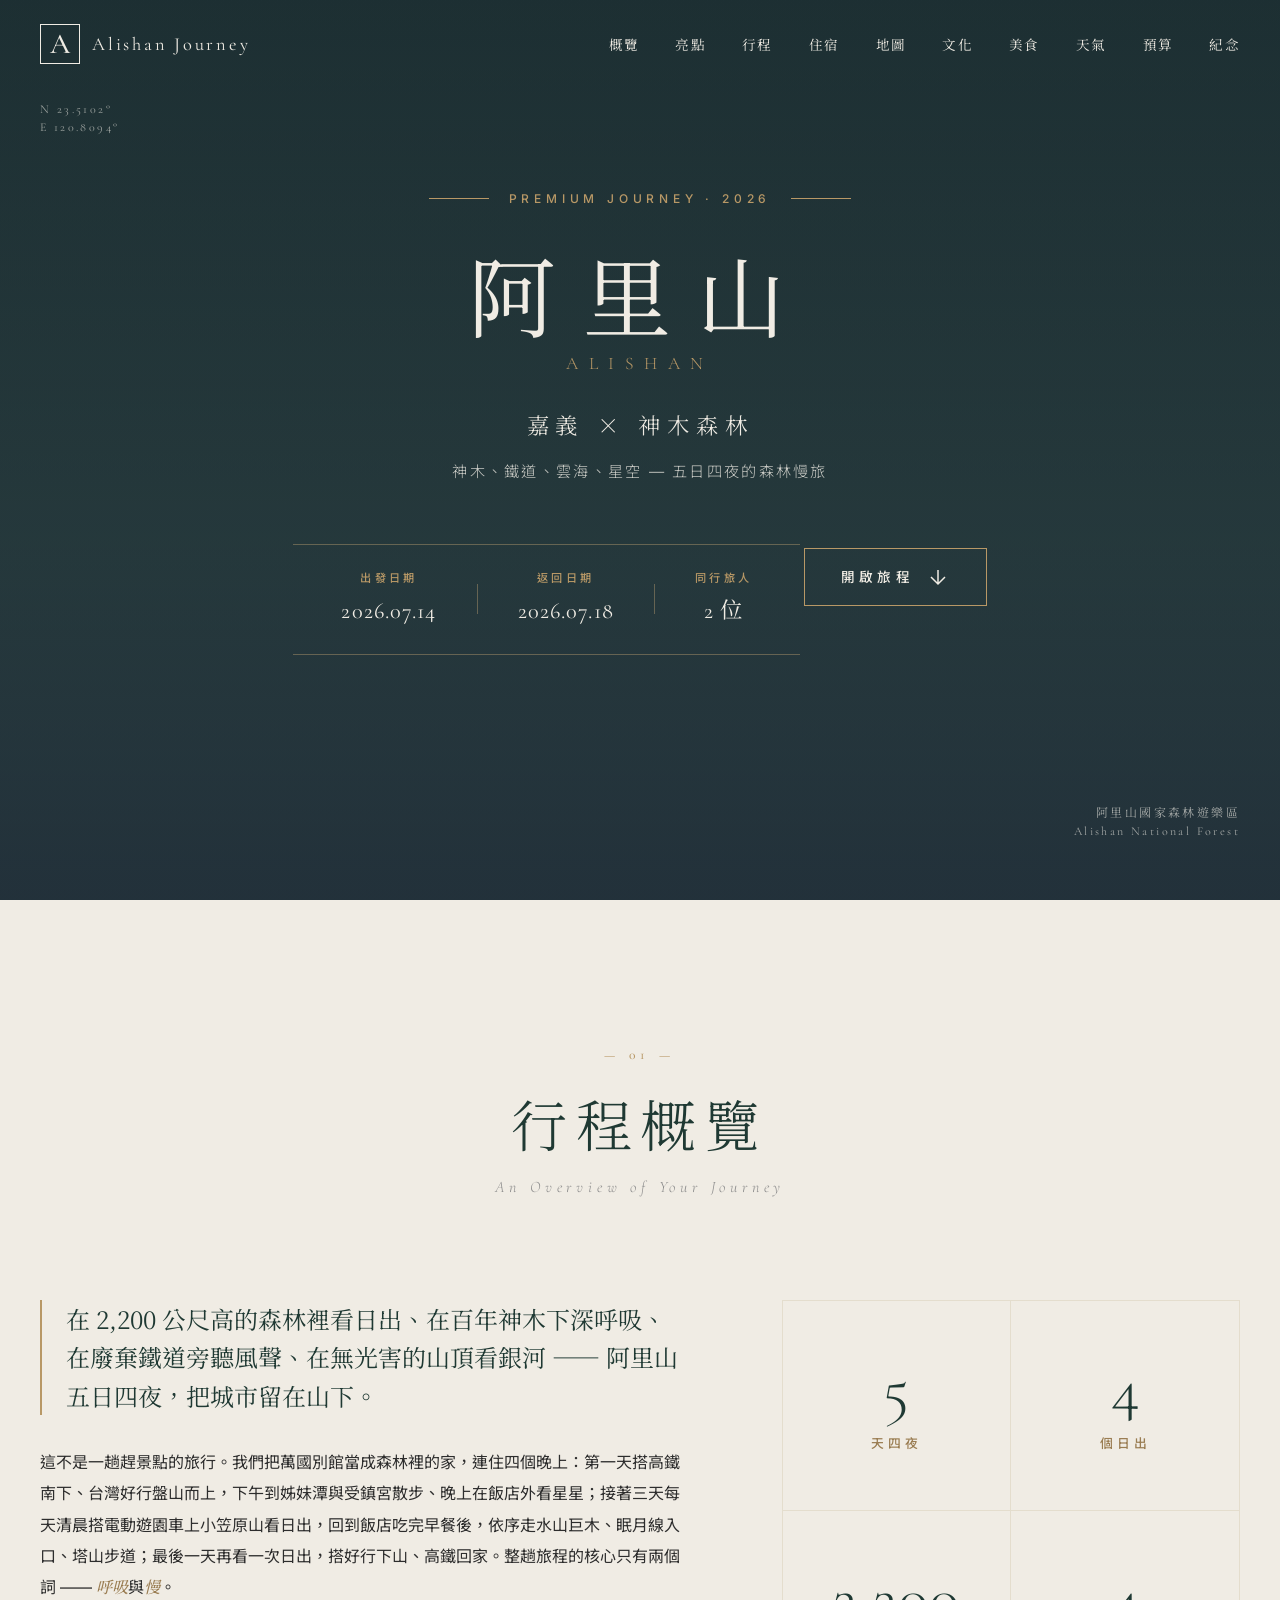
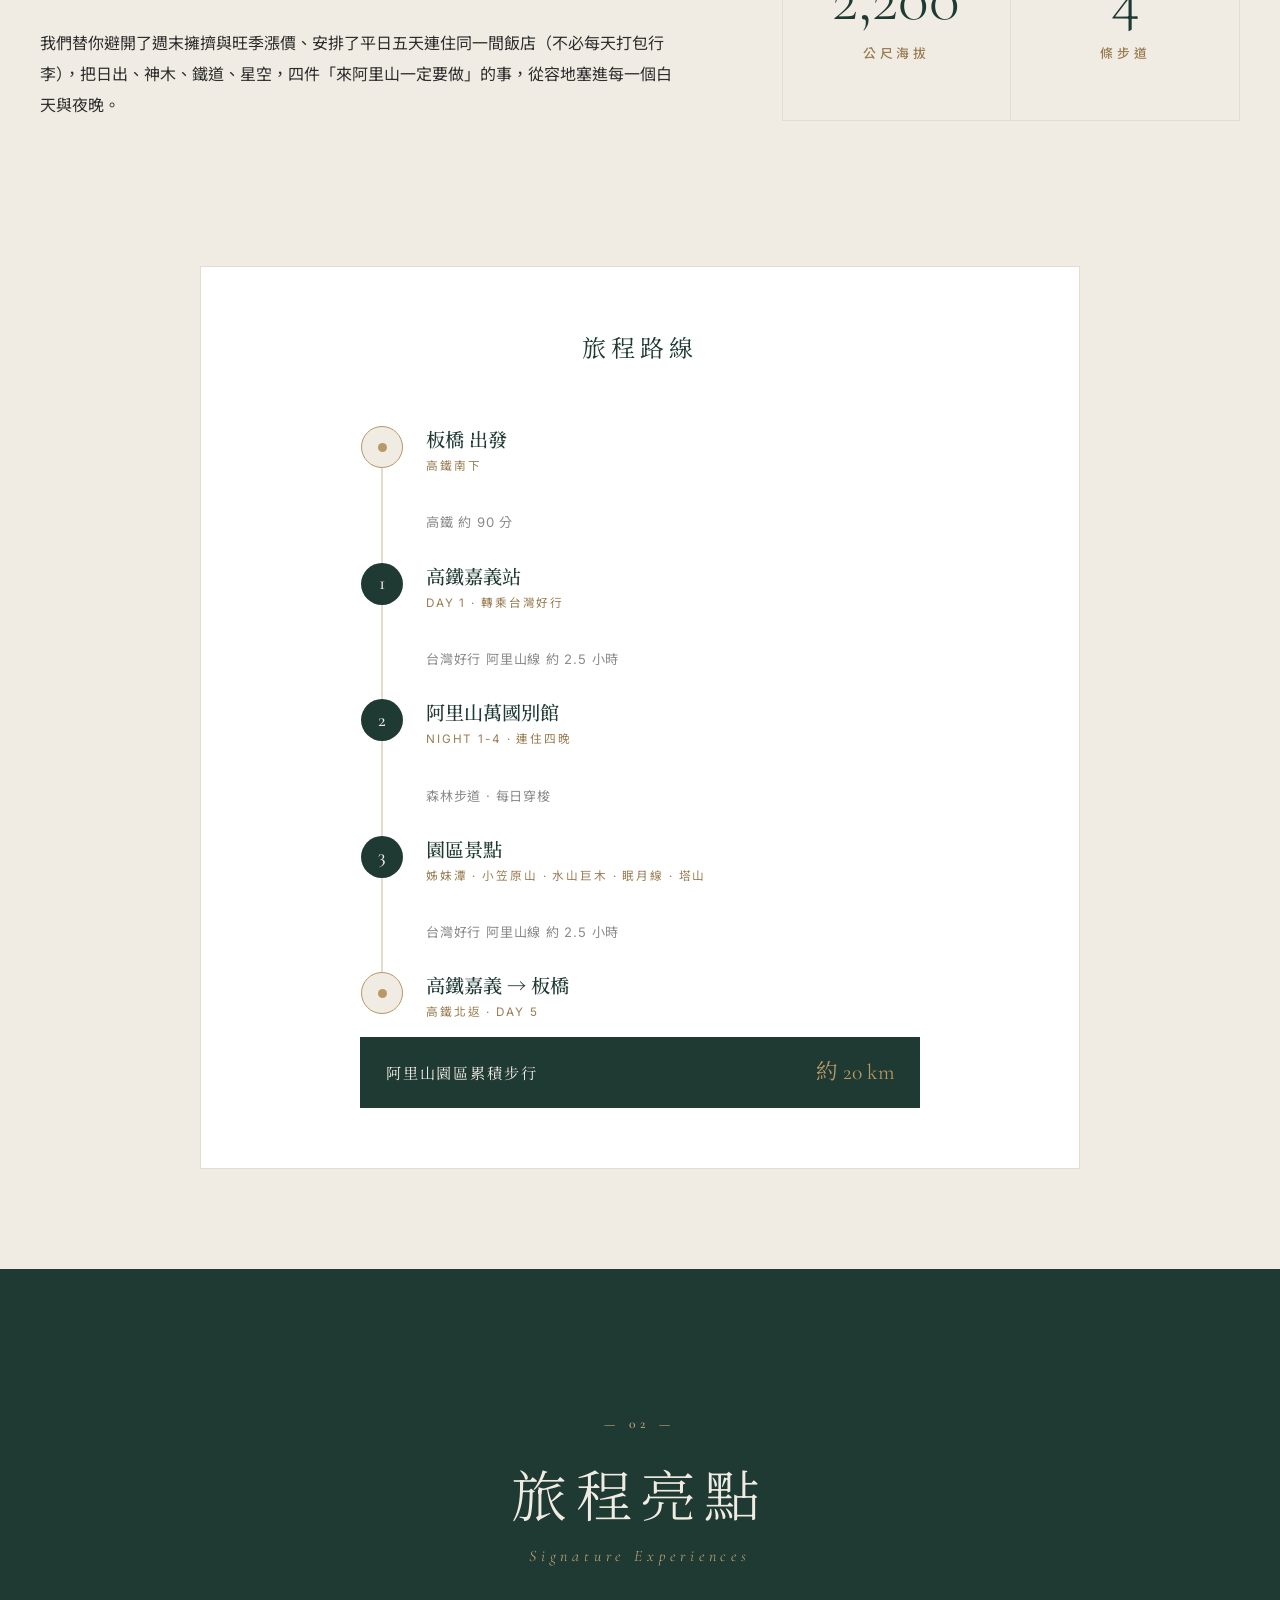
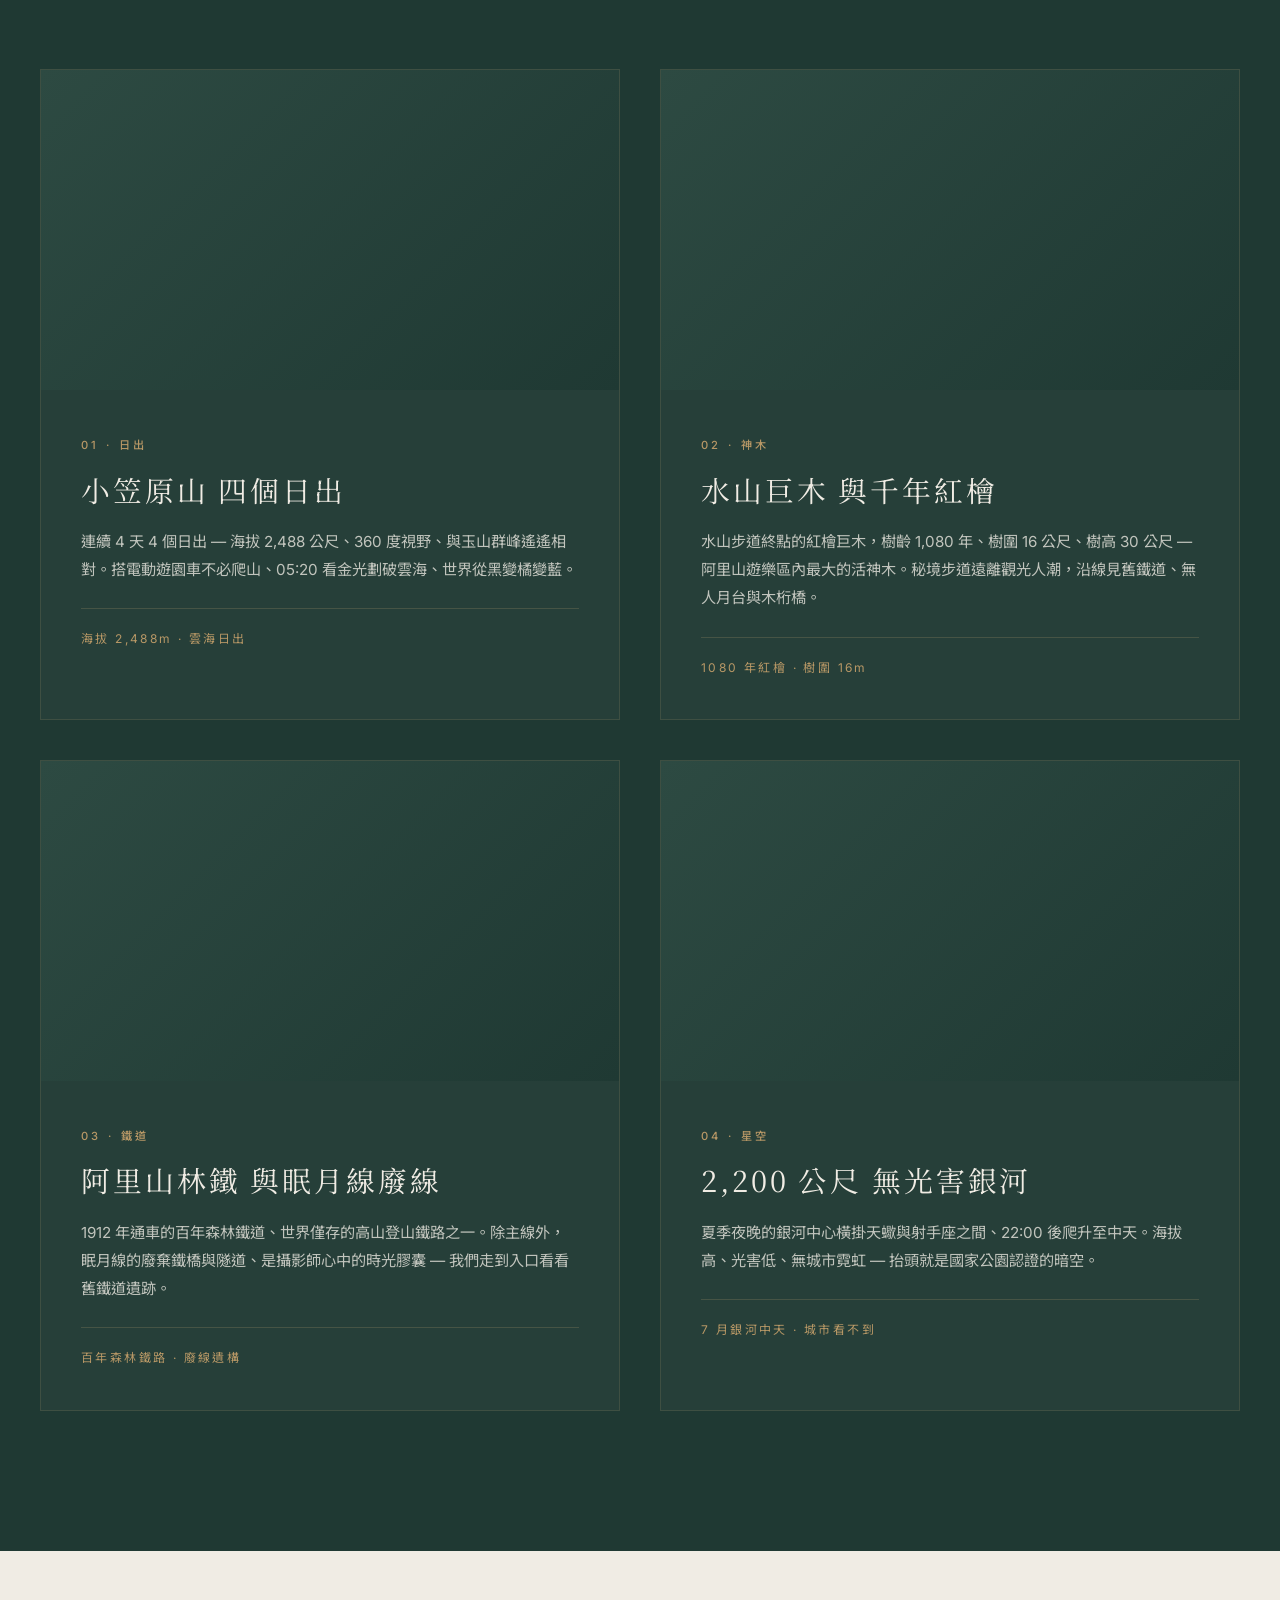
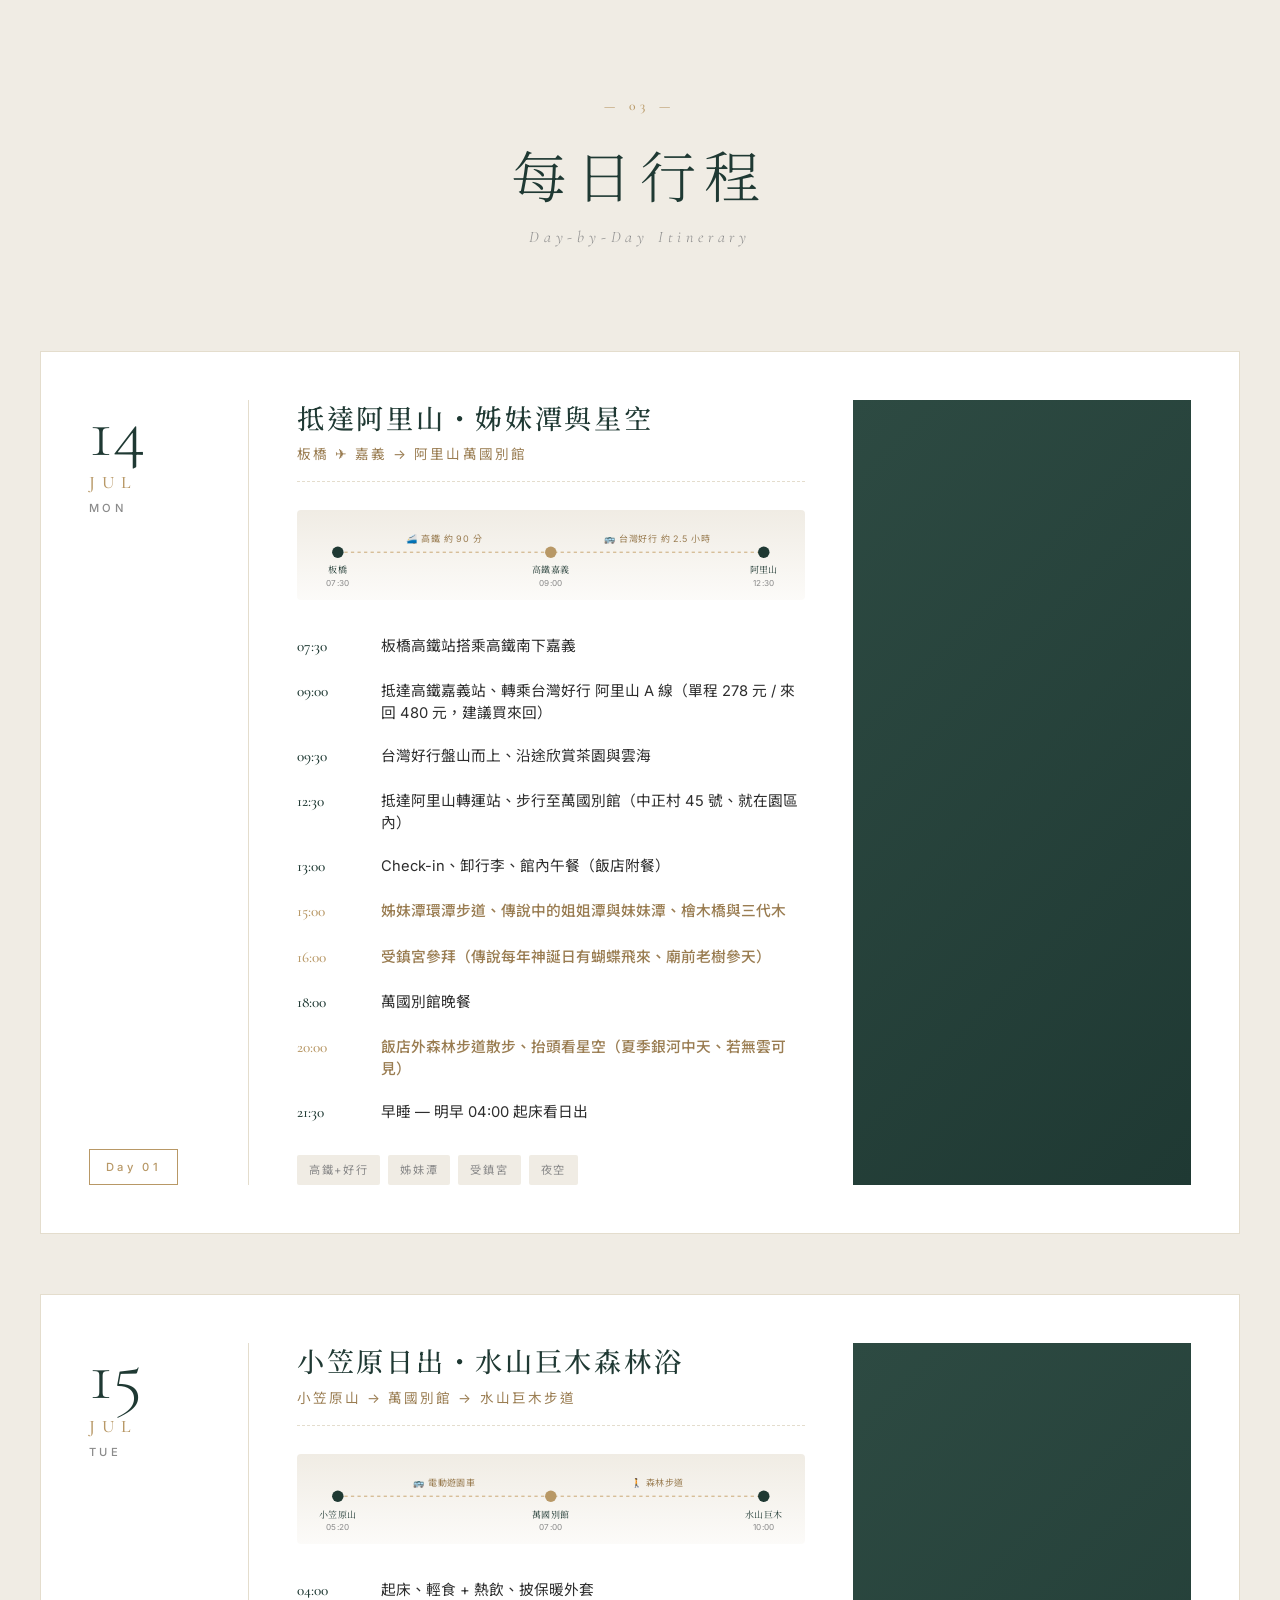
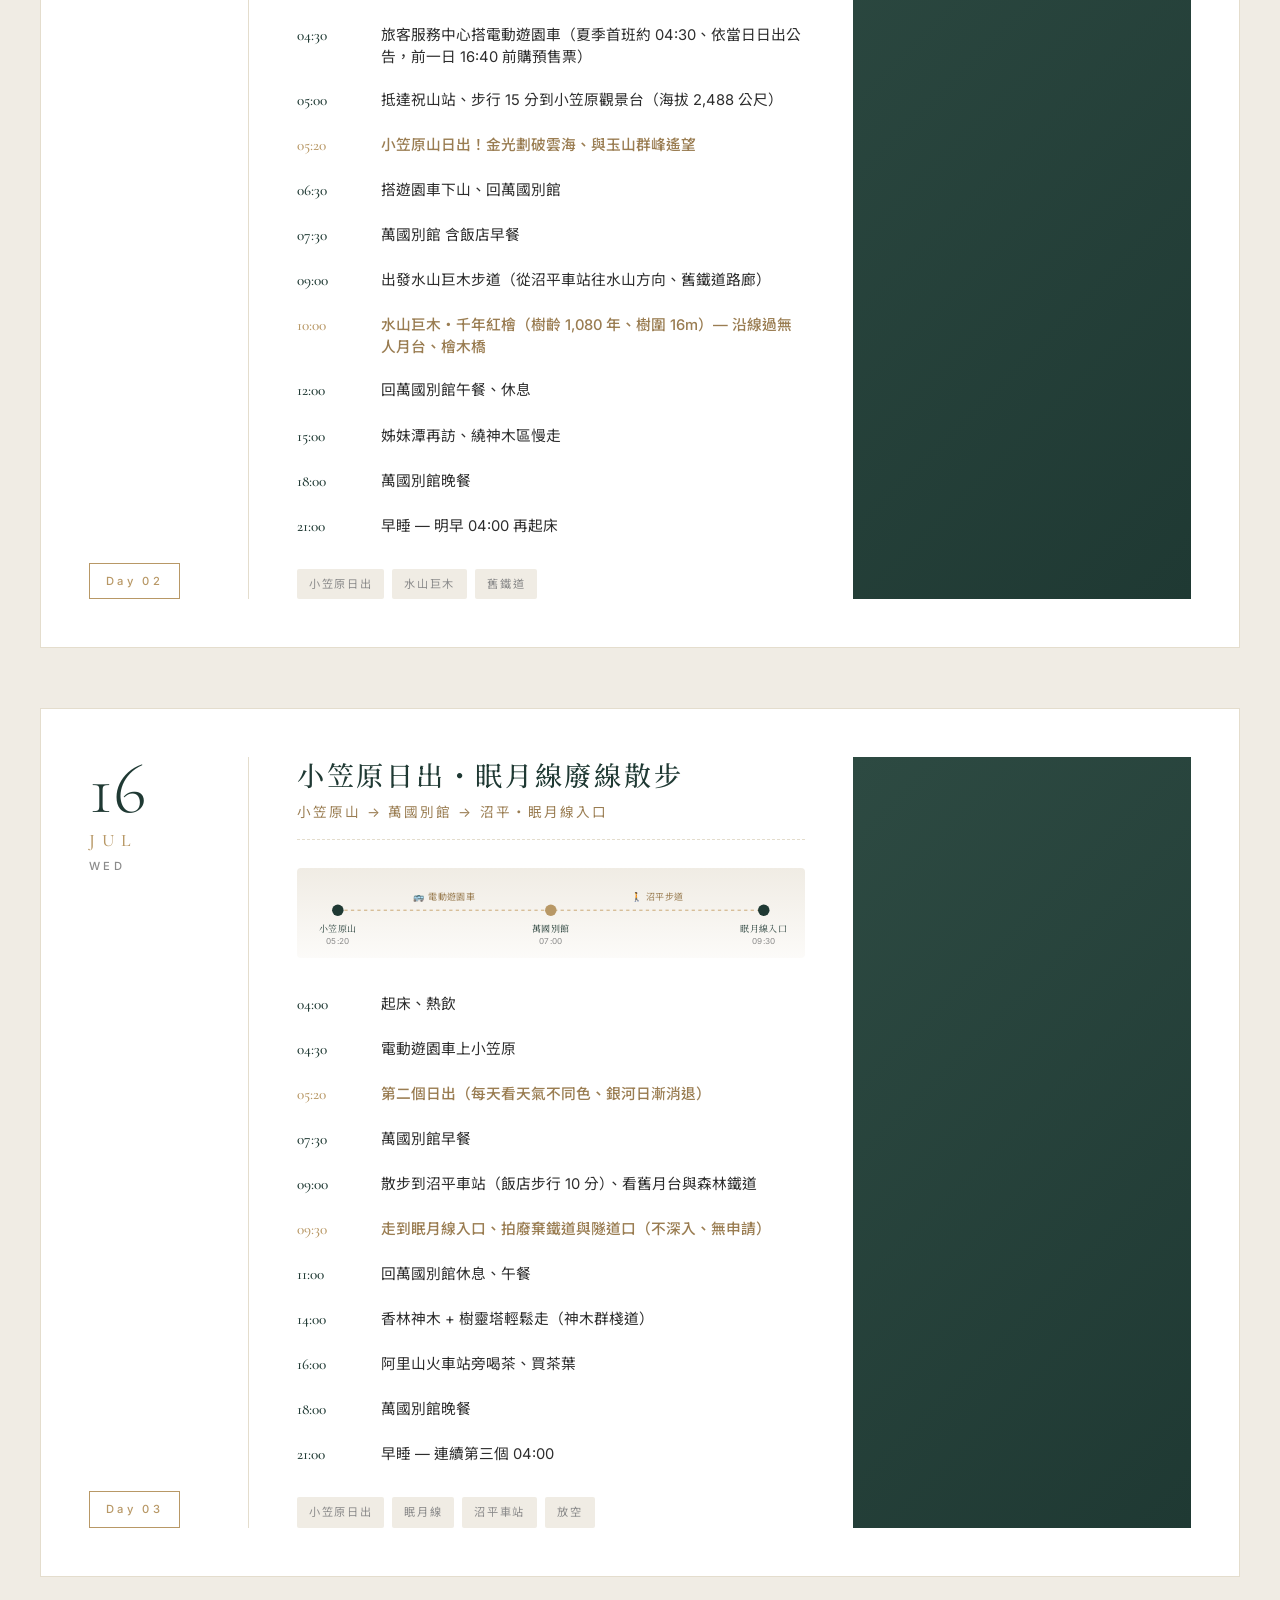
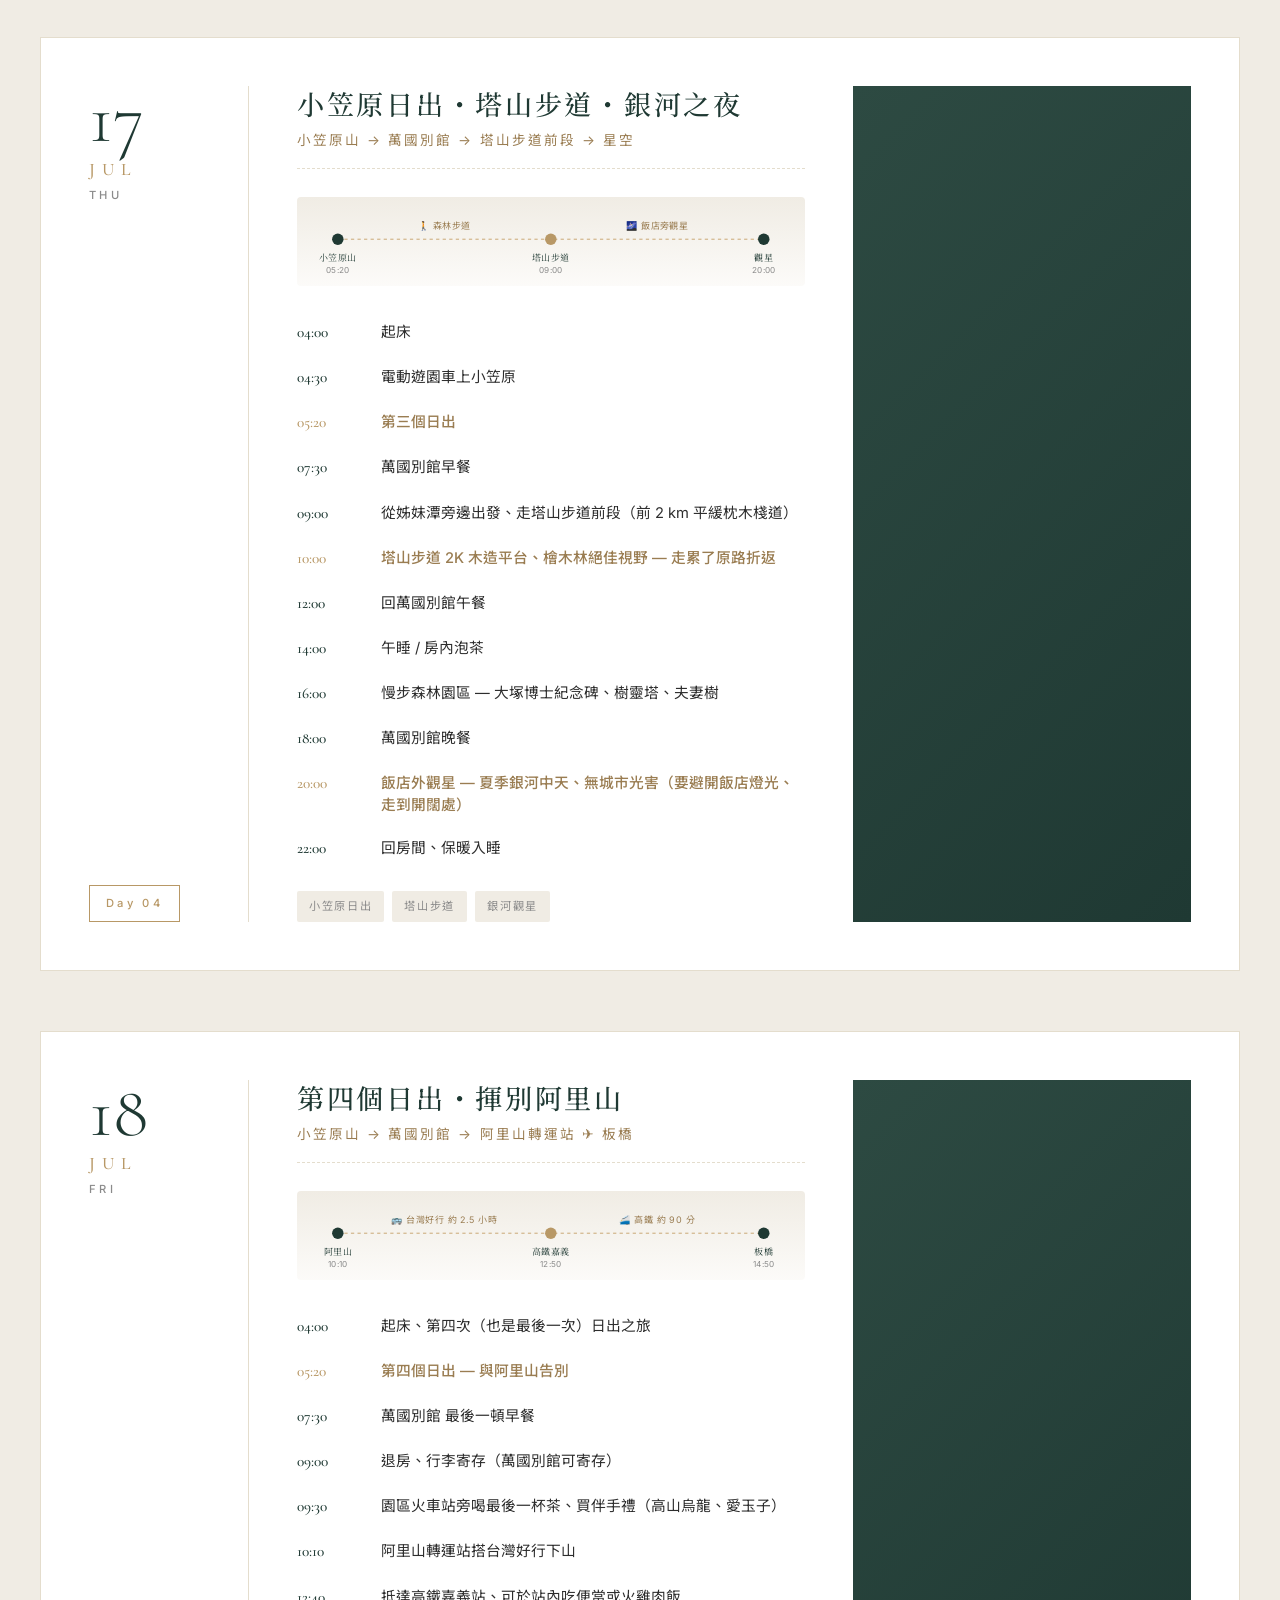
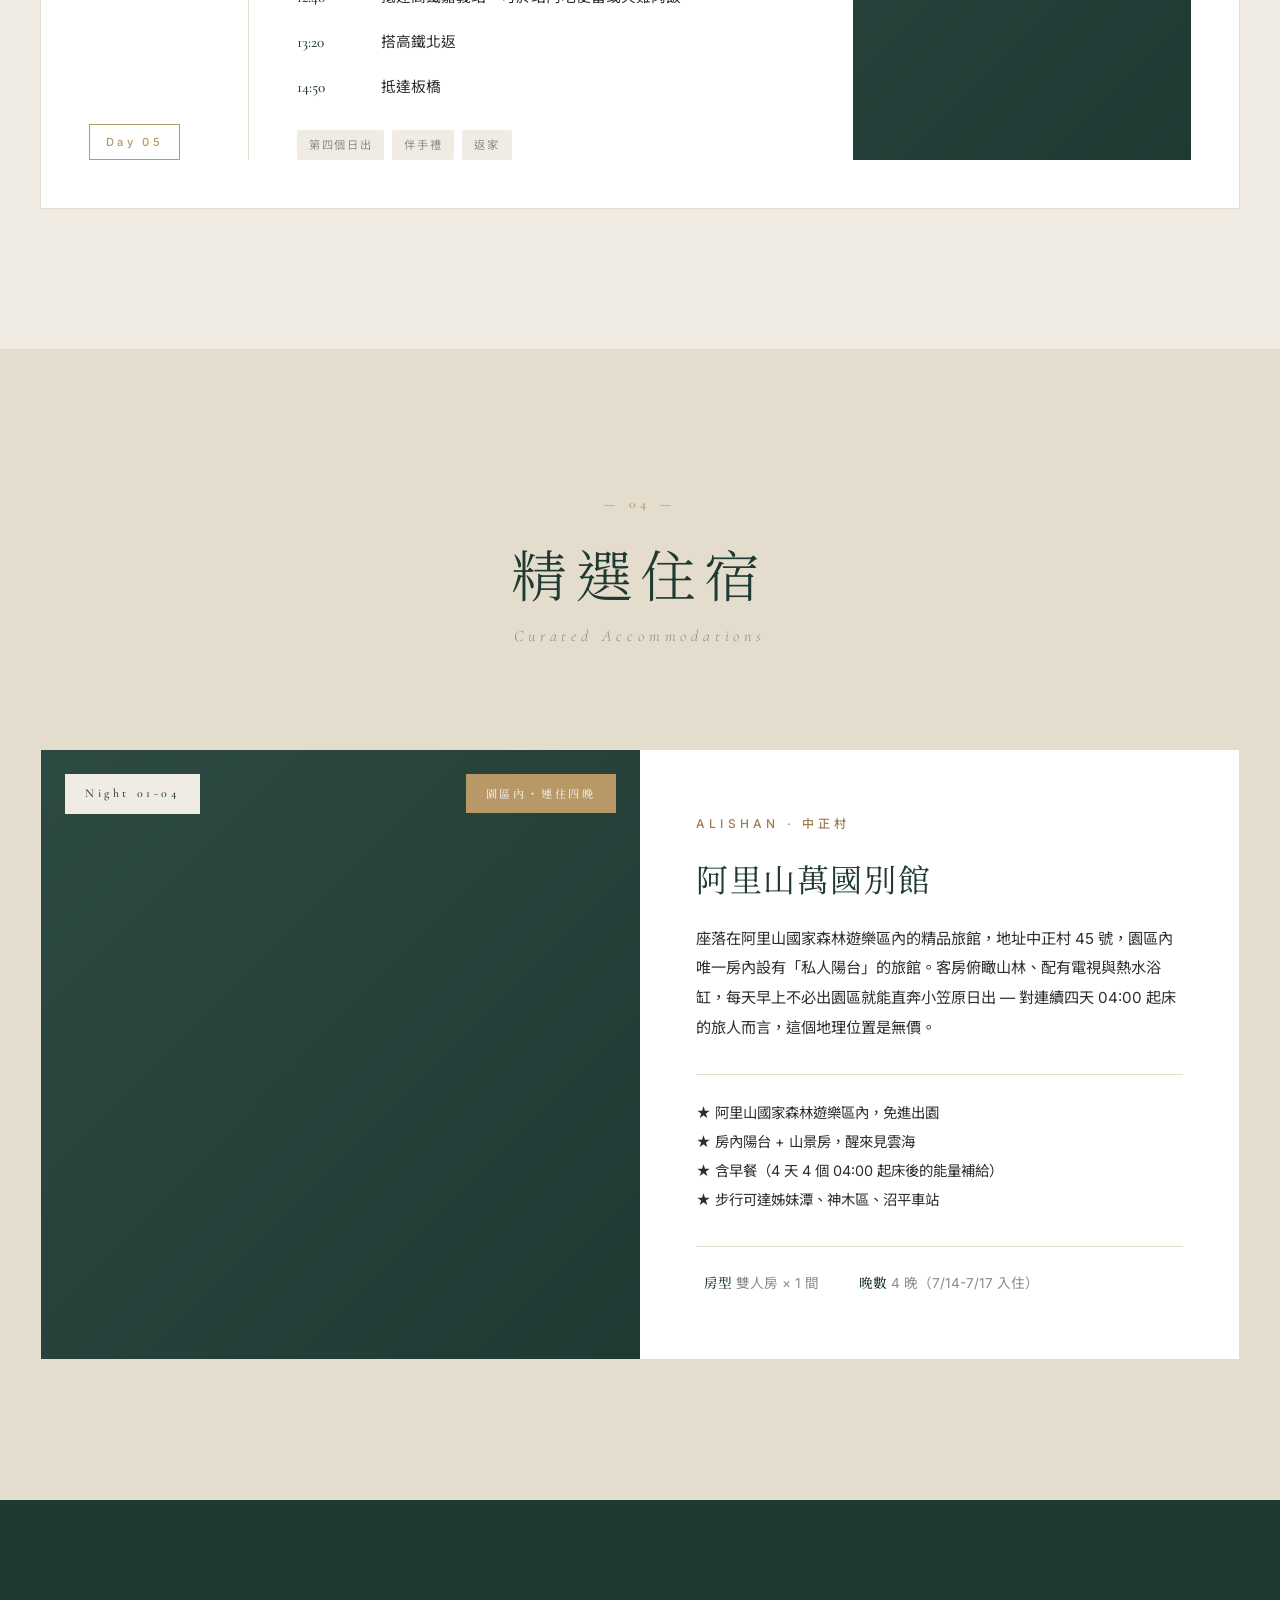
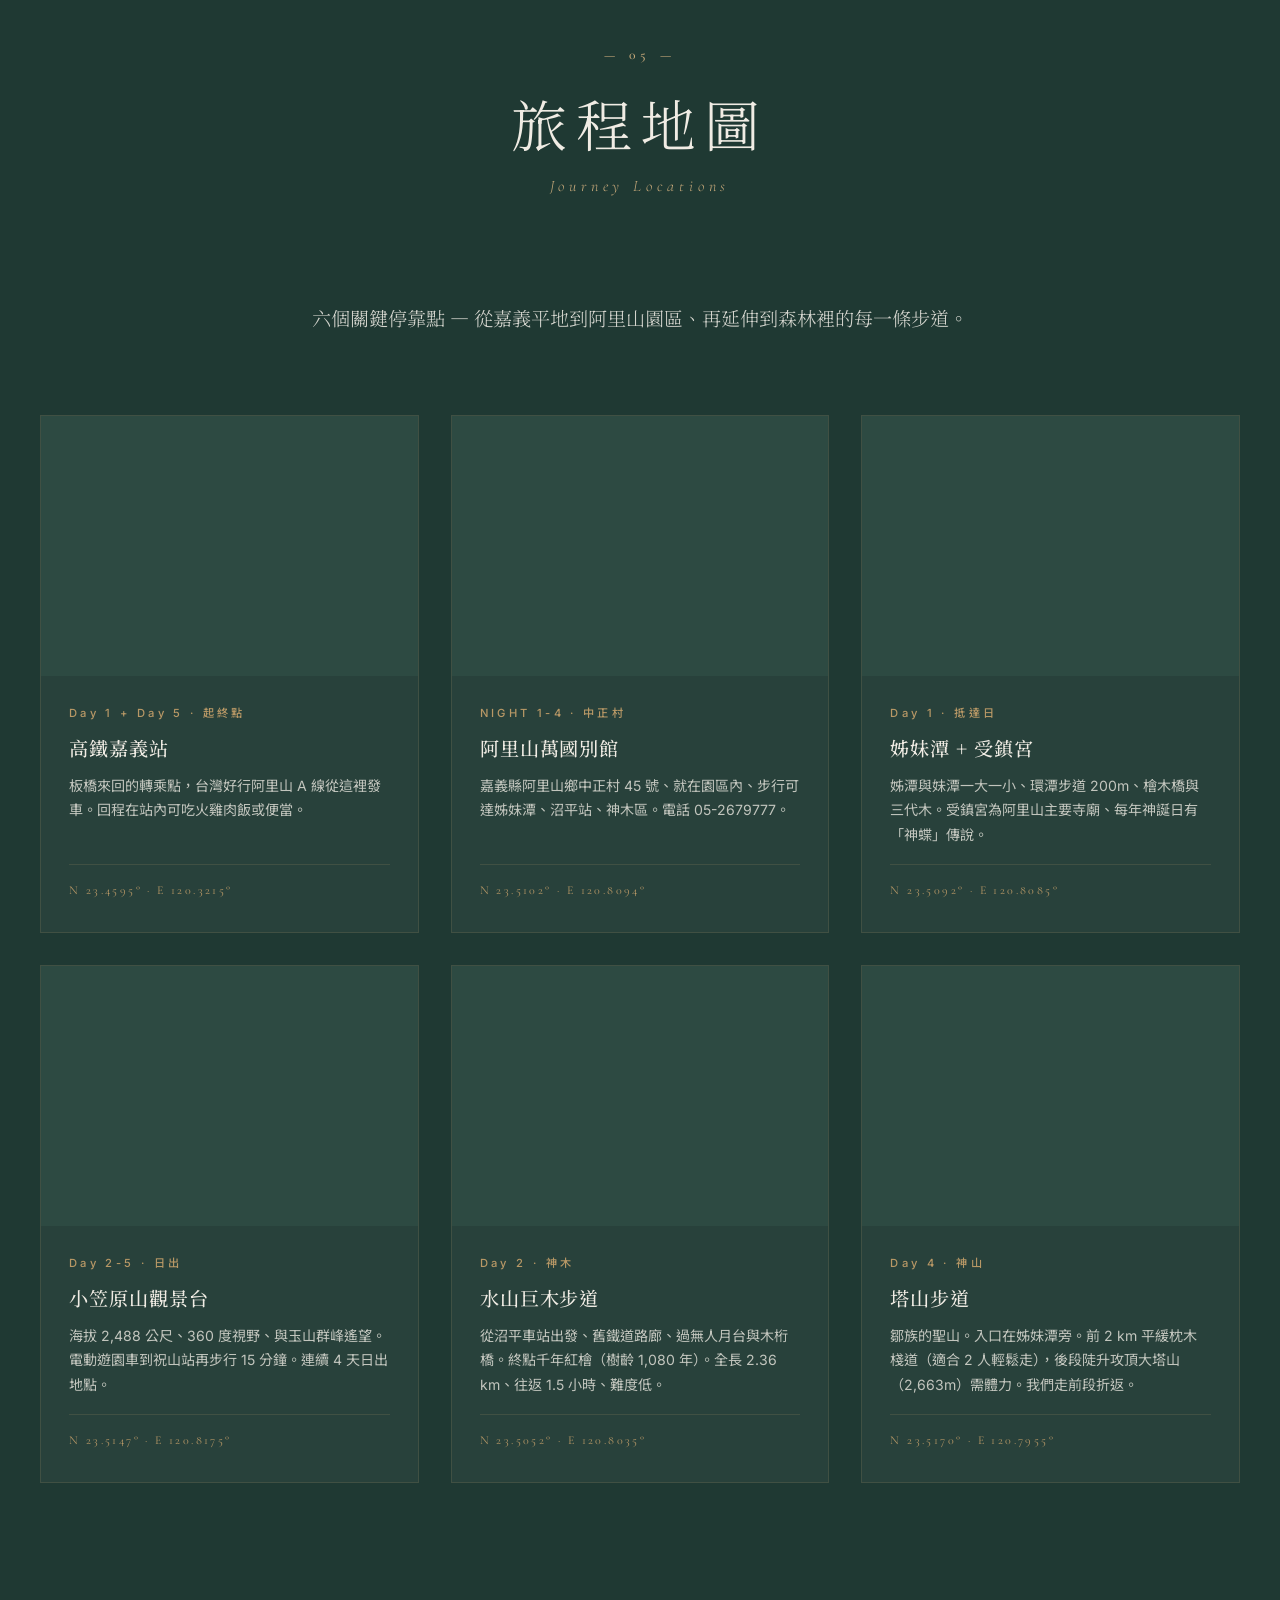
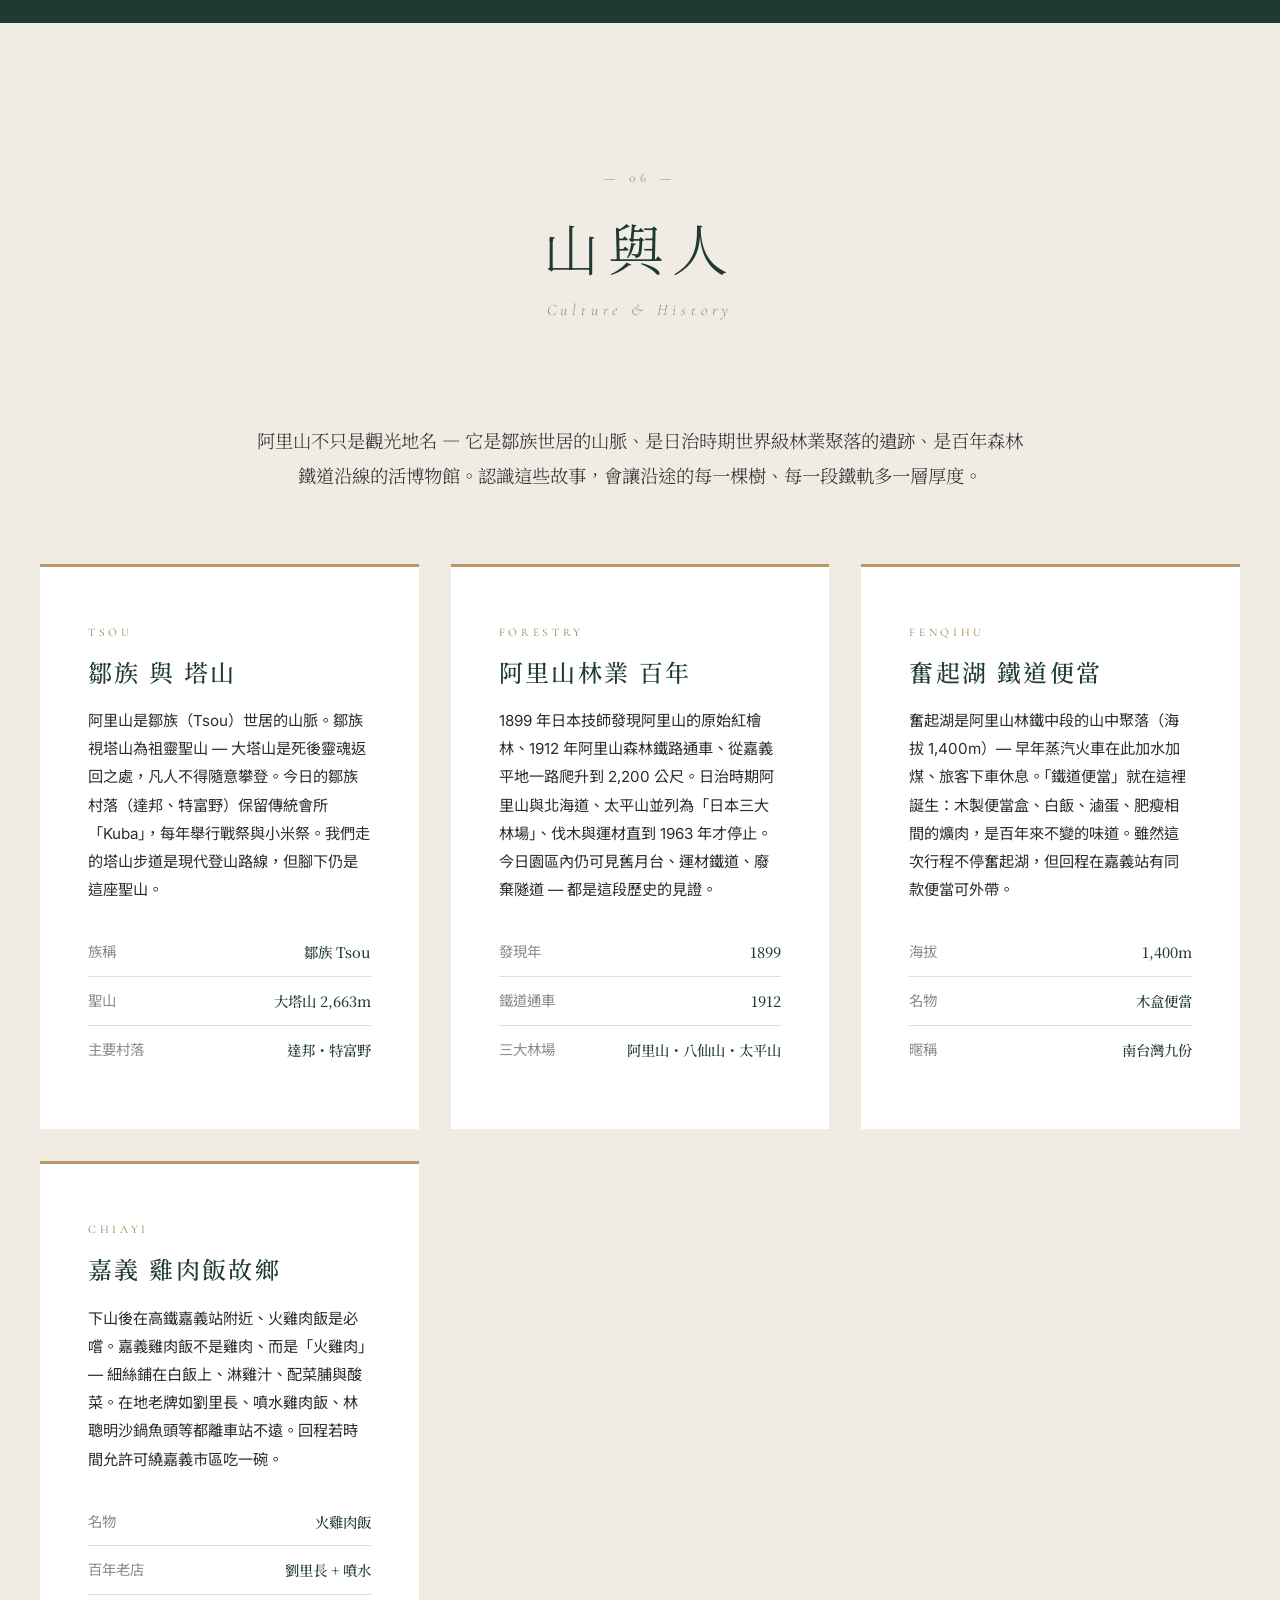
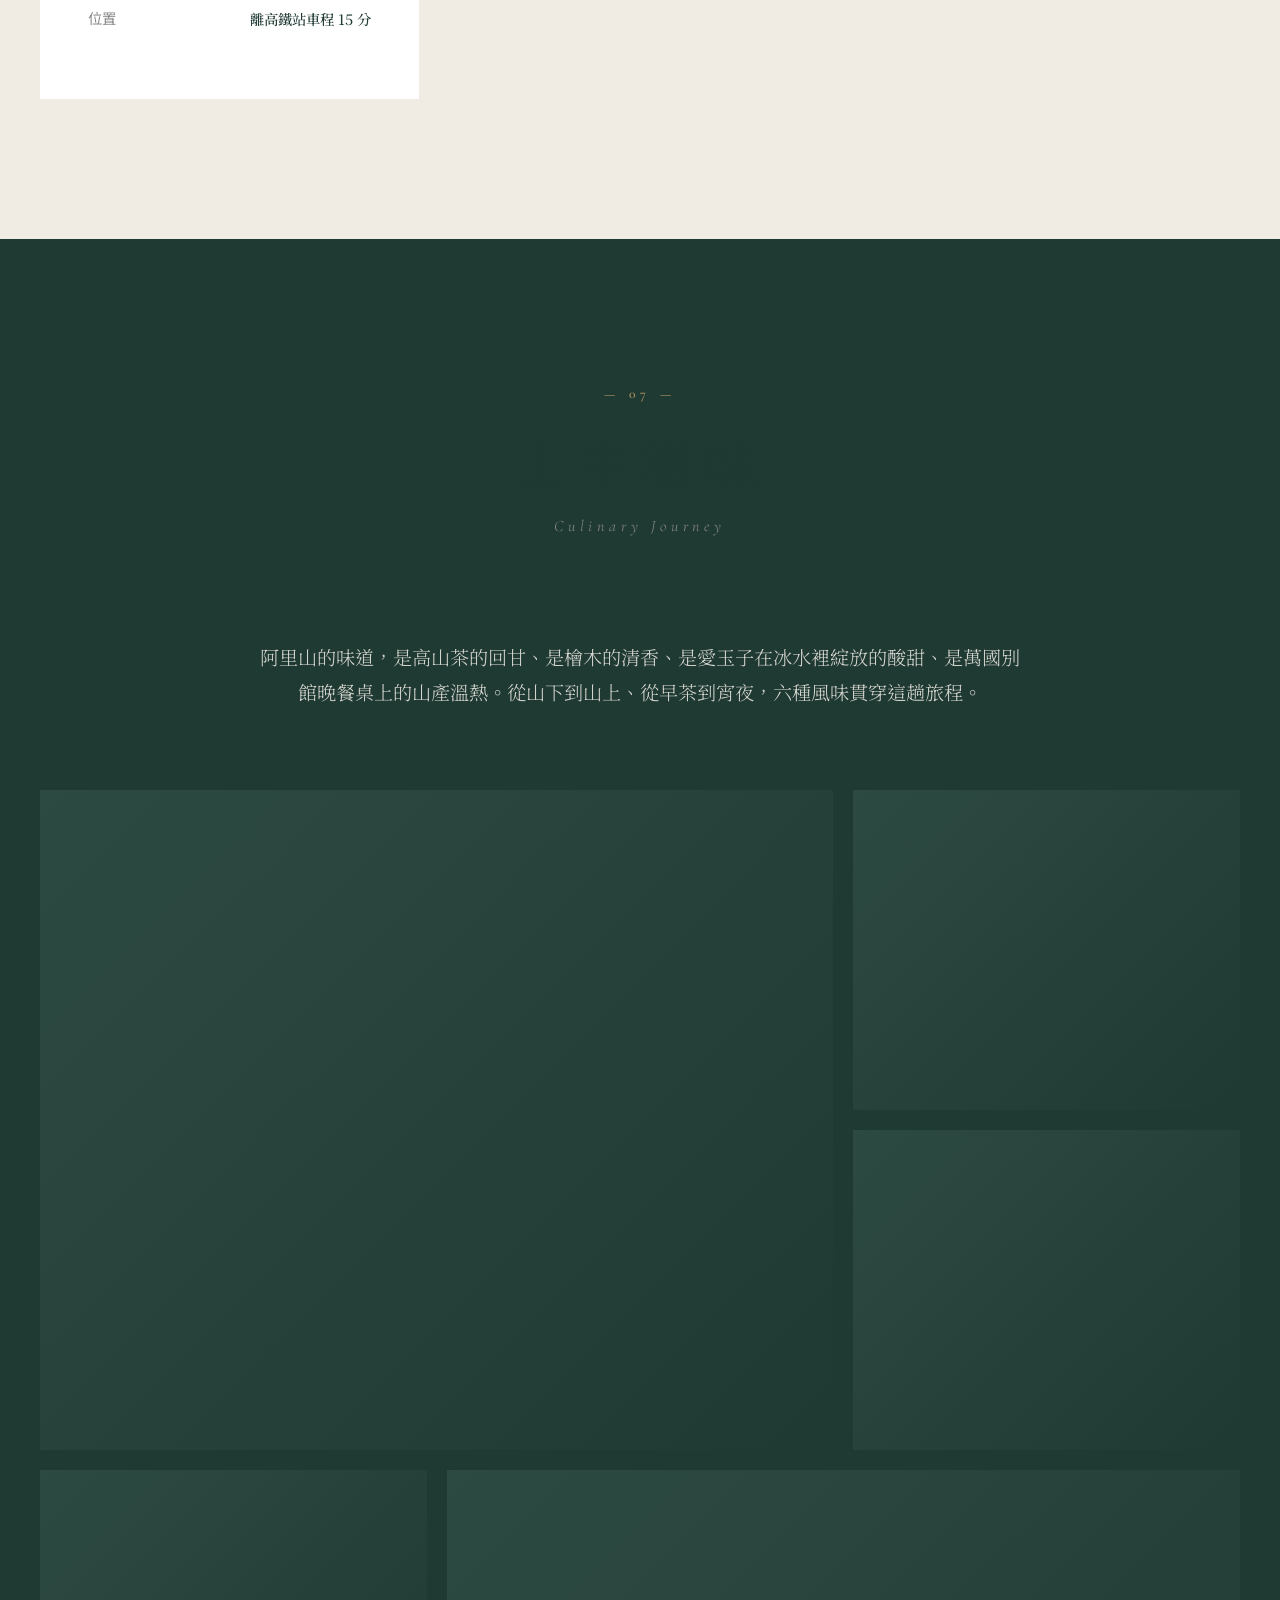
==== alishan-2026/index.html @ 1a80484e "新增 阿里山 2026 旅遊企劃網站 v1.3 7/14-7/18 五日四夜、2 人、萬國別館連住 4 晚。仿 Hokkaido 網站 12 section 結構：  - Hero：日出雲海背景 + " ====
<!DOCTYPE html>
<html lang="zh-Hant">
<head>
<meta charset="UTF-8">
<meta name="viewport" content="width=device-width, initial-scale=1.0">
<title>阿里山｜神木 × 鐵道 × 星空 — 五日四夜森林慢旅</title>
<meta name="description" content="2026 阿里山精品旅遊企劃 — 板橋高鐵直達、萬國別館連住四晚、姊妹潭・水山巨木・小笠原山日出・眠月線・塔山・星空觀測">
<link rel="preconnect" href="https://fonts.googleapis.com">
<link rel="preconnect" href="https://fonts.gstatic.com" crossorigin>
<link href="https://fonts.googleapis.com/css2?family=Cormorant+Garamond:wght@300;400;500;600;700&family=Noto+Serif+TC:wght@300;400;500;600;700&family=Noto+Sans+TC:wght@300;400;500;700&family=Inter:wght@300;400;500;600&display=swap" rel="stylesheet">
<link rel="stylesheet" href="css/style.css">
</head>
<body>

<!-- ============== LOADING ============== -->
<div class="loader" id="loader">
  <div class="loader-inner">
    <div class="loader-text">ALISHAN</div>
    <div class="loader-bar"><span></span></div>
  </div>
</div>

<!-- ============== SCROLL PROGRESS ============== -->
<div class="scroll-progress" id="scrollProgress"></div>

<!-- ============== NAVIGATION ============== -->
<nav class="nav" id="nav">
  <div class="nav-inner">
    <a href="#top" class="nav-logo">
      <span class="logo-mark">A</span>
      <span class="logo-text">Alishan Journey</span>
    </a>
    <ul class="nav-menu">
      <li><a href="#overview">概覽</a></li>
      <li><a href="#highlights">亮點</a></li>
      <li><a href="#itinerary">行程</a></li>
      <li><a href="#hotels">住宿</a></li>
      <li><a href="#maps">地圖</a></li>
      <li><a href="#culture">文化</a></li>
      <li><a href="#food">美食</a></li>
      <li><a href="#weather">天氣</a></li>
      <li><a href="#budget">預算</a></li>
      <li><a href="#memory">紀念</a></li>
    </ul>
    <button class="nav-toggle" id="navToggle" aria-label="menu">
      <span></span><span></span><span></span>
    </button>
  </div>
</nav>

<!-- ============== HERO ============== -->
<header class="hero" id="top">
  <div class="hero-bg">
    <img src="https://images.unsplash.com/photo-1678307919107-f8c65a148c78?w=1920&q=85&auto=format&fit=crop" alt="阿里山日出雲海" class="hero-bg-img" onerror="this.style.display='none'">
    <div class="hero-overlay"></div>
  </div>
  <div class="hero-content">
    <div class="hero-eyebrow">
      <span class="line"></span>
      <span class="eyebrow-text">PREMIUM JOURNEY · 2026</span>
      <span class="line"></span>
    </div>
    <h1 class="hero-title">
      <span class="title-jp">阿里山</span>
      <span class="title-en">ALISHAN</span>
    </h1>
    <p class="hero-subtitle">嘉義 × 神木森林</p>
    <p class="hero-tagline">神木、鐵道、雲海、星空 — 五日四夜的森林慢旅</p>
    <div class="hero-meta">
      <div class="meta-block">
        <span class="meta-label">出發日期</span>
        <span class="meta-value">2026.07.14</span>
      </div>
      <div class="meta-divider"></div>
      <div class="meta-block">
        <span class="meta-label">返回日期</span>
        <span class="meta-value">2026.07.18</span>
      </div>
      <div class="meta-divider"></div>
      <div class="meta-block">
        <span class="meta-label">同行旅人</span>
        <span class="meta-value">2 位</span>
      </div>
    </div>
    <a href="#overview" class="hero-cta">
      <span>開啟旅程</span>
      <svg width="24" height="24" viewBox="0 0 24 24" fill="none"><path d="M12 5v14M5 12l7 7 7-7" stroke="currentColor" stroke-width="1.5"/></svg>
    </a>
  </div>
  <div class="hero-corner-tl">N 23.5102°<br>E 120.8094°</div>
  <div class="hero-corner-br">阿里山國家森林遊樂區<br>Alishan National Forest</div>
</header>

<!-- ============== OVERVIEW ============== -->
<section class="section section-overview" id="overview">
  <div class="container">
    <div class="section-header">
      <span class="section-number">01</span>
      <h2 class="section-title">行程概覽</h2>
      <p class="section-subtitle">An Overview of Your Journey</p>
    </div>

    <div class="overview-grid">
      <div class="overview-text">
        <p class="lead">在 2,200 公尺高的森林裡看日出、在百年神木下深呼吸、在廢棄鐵道旁聽風聲、在無光害的山頂看銀河 —— 阿里山五日四夜，把城市留在山下。</p>
        <p>這不是一趟趕景點的旅行。我們把萬國別館當成森林裡的家，連住四個晚上：第一天搭高鐵南下、台灣好行盤山而上，下午到姊妹潭與受鎮宮散步、晚上在飯店外看星星；接著三天每天清晨搭電動遊園車上小笠原山看日出，回到飯店吃完早餐後，依序走水山巨木、眠月線入口、塔山步道；最後一天再看一次日出，搭好行下山、高鐵回家。整趟旅程的核心只有兩個詞 —— <em>呼吸</em>與<em>慢</em>。</p>
        <p>我們替你避開了週末擁擠與旺季漲價、安排了平日五天連住同一間飯店（不必每天打包行李），把日出、神木、鐵道、星空，四件「來阿里山一定要做」的事，從容地塞進每一個白天與夜晚。</p>
      </div>
      <div class="overview-stats">
        <div class="stat" data-value="5">
          <span class="stat-num" data-count="5">0</span>
          <span class="stat-label">天四夜</span>
        </div>
        <div class="stat" data-value="4">
          <span class="stat-num" data-count="4">0</span>
          <span class="stat-label">個日出</span>
        </div>
        <div class="stat" data-value="2200">
          <span class="stat-num" data-count="2200">0</span>
          <span class="stat-label">公尺海拔</span>
        </div>
        <div class="stat" data-value="4">
          <span class="stat-num" data-count="4">0</span>
          <span class="stat-label">條步道</span>
        </div>
      </div>
    </div>

    <div class="route-map">
      <h3 class="route-title">旅程路線</h3>
      <div class="route-timeline">
        <div class="rt-item rt-air">
          <div class="rt-rail"><span class="rt-marker rt-air-mk"></span></div>
          <div class="rt-body">
            <span class="rt-name">板橋 出發</span>
            <span class="rt-meta">高鐵南下</span>
          </div>
        </div>
        <div class="rt-item rt-leg">
          <div class="rt-rail"></div>
          <div class="rt-body"><span class="rt-leg-text">高鐵 約 90 分</span></div>
        </div>
        <div class="rt-item">
          <div class="rt-rail"><span class="rt-marker">1</span></div>
          <div class="rt-body">
            <span class="rt-name">高鐵嘉義站</span>
            <span class="rt-meta">DAY 1 · 轉乘台灣好行</span>
          </div>
        </div>
        <div class="rt-item rt-leg">
          <div class="rt-rail"></div>
          <div class="rt-body"><span class="rt-leg-text">台灣好行 阿里山線 約 2.5 小時</span></div>
        </div>
        <div class="rt-item">
          <div class="rt-rail"><span class="rt-marker">2</span></div>
          <div class="rt-body">
            <span class="rt-name">阿里山萬國別館</span>
            <span class="rt-meta">NIGHT 1-4 · 連住四晚</span>
          </div>
        </div>
        <div class="rt-item rt-leg">
          <div class="rt-rail"></div>
          <div class="rt-body"><span class="rt-leg-text">森林步道 · 每日穿梭</span></div>
        </div>
        <div class="rt-item">
          <div class="rt-rail"><span class="rt-marker">3</span></div>
          <div class="rt-body">
            <span class="rt-name">園區景點</span>
            <span class="rt-meta">姊妹潭 · 小笠原山 · 水山巨木 · 眠月線 · 塔山</span>
          </div>
        </div>
        <div class="rt-item rt-leg">
          <div class="rt-rail"></div>
          <div class="rt-body"><span class="rt-leg-text">台灣好行 阿里山線 約 2.5 小時</span></div>
        </div>
        <div class="rt-item rt-air">
          <div class="rt-rail"><span class="rt-marker rt-air-mk"></span></div>
          <div class="rt-body">
            <span class="rt-name">高鐵嘉義 → 板橋</span>
            <span class="rt-meta">高鐵北返 · DAY 5</span>
          </div>
        </div>
      </div>
      <div class="rt-total">
        <span class="rt-total-label">阿里山園區累積步行</span>
        <span class="rt-total-val">約 20 km</span>
      </div>
    </div>
  </div>
</section>

<!-- ============== HIGHLIGHTS ============== -->
<section class="section section-highlights" id="highlights">
  <div class="container">
    <div class="section-header light">
      <span class="section-number">02</span>
      <h2 class="section-title">旅程亮點</h2>
      <p class="section-subtitle">Signature Experiences</p>
    </div>

    <div class="highlights-grid">
      <article class="highlight-card">
        <div class="highlight-img">
          <img src="https://images.unsplash.com/photo-1637515771129-7c3ed3009d9d?w=1200&q=80&auto=format&fit=crop" alt="阿里山雲海日出" onerror="this.parentElement.classList.add('no-img')">
        </div>
        <div class="highlight-body">
          <span class="highlight-tag">01 · 日出</span>
          <h3>小笠原山 四個日出</h3>
          <p>連續 4 天 4 個日出 — 海拔 2,488 公尺、360 度視野、與玉山群峰遙遙相對。搭電動遊園車不必爬山、05:20 看金光劃破雲海、世界從黑變橘變藍。</p>
          <span class="highlight-meta">海拔 2,488m · 雲海日出</span>
        </div>
      </article>

      <article class="highlight-card">
        <div class="highlight-img">
          <img src="https://images.unsplash.com/photo-1711118306215-5865fd71ec67?w=1200&q=80&auto=format&fit=crop" alt="阿里山神木區棧道" onerror="this.parentElement.classList.add('no-img')">
        </div>
        <div class="highlight-body">
          <span class="highlight-tag">02 · 神木</span>
          <h3>水山巨木 與千年紅檜</h3>
          <p>水山步道終點的紅檜巨木，樹齡 1,080 年、樹圍 16 公尺、樹高 30 公尺 — 阿里山遊樂區內最大的活神木。秘境步道遠離觀光人潮，沿線見舊鐵道、無人月台與木桁橋。</p>
          <span class="highlight-meta">1080 年紅檜 · 樹圍 16m</span>
        </div>
      </article>

      <article class="highlight-card">
        <div class="highlight-img">
          <img src="https://images.unsplash.com/photo-1675990275056-8012982fb446?w=1200&q=80&auto=format&fit=crop" alt="阿里山新站木構月台" onerror="this.parentElement.classList.add('no-img')">
        </div>
        <div class="highlight-body">
          <span class="highlight-tag">03 · 鐵道</span>
          <h3>阿里山林鐵 與眠月線廢線</h3>
          <p>1912 年通車的百年森林鐵道、世界僅存的高山登山鐵路之一。除主線外，眠月線的廢棄鐵橋與隧道、是攝影師心中的時光膠囊 — 我們走到入口看看舊鐵道遺跡。</p>
          <span class="highlight-meta">百年森林鐵路 · 廢線遺構</span>
        </div>
      </article>

      <article class="highlight-card">
        <div class="highlight-img">
          <img src="https://images.unsplash.com/photo-1561493163-2fe595fb0fdd?w=1200&q=80&auto=format&fit=crop" alt="阿里山銀河" onerror="this.parentElement.classList.add('no-img')">
        </div>
        <div class="highlight-body">
          <span class="highlight-tag">04 · 星空</span>
          <h3>2,200 公尺 無光害銀河</h3>
          <p>夏季夜晚的銀河中心橫掛天蠍與射手座之間、22:00 後爬升至中天。海拔高、光害低、無城市霓虹 — 抬頭就是國家公園認證的暗空。</p>
          <span class="highlight-meta">7 月銀河中天 · 城市看不到</span>
        </div>
      </article>
    </div>
  </div>
</section>

<!-- ============== ITINERARY ============== -->
<section class="section section-itinerary" id="itinerary">
  <div class="container">
    <div class="section-header">
      <span class="section-number">03</span>
      <h2 class="section-title">每日行程</h2>
      <p class="section-subtitle">Day-by-Day Itinerary</p>
    </div>

    <div class="itinerary-list">

      <!-- DAY 1 -->
      <article class="day-card" data-day="1">
        <div class="day-meta">
          <div class="day-date">
            <span class="date-day">14</span>
            <span class="date-month">JUL</span>
            <span class="date-weekday">MON</span>
          </div>
          <div class="day-tag">Day 01</div>
        </div>
        <div class="day-body">
          <h3 class="day-title">抵達阿里山・姊妹潭與星空</h3>
          <p class="day-route">板橋 ✈ 嘉義 → 阿里山萬國別館</p>
          <div class="day-route-svg">
            <svg viewBox="0 0 600 80" preserveAspectRatio="xMidYMid meet" aria-hidden="true">
              <line x1="40" y1="32" x2="560" y2="32" stroke="#c9a875" stroke-width="1.2" stroke-dasharray="4,4"/>
              <g><circle cx="40" cy="32" r="7" fill="#1f3933"/><text x="40" y="58" text-anchor="middle" font-size="11" fill="#1f3933" font-family="Noto Serif TC, serif">板橋</text><text x="40" y="73" text-anchor="middle" font-size="10" fill="#8b8b8b">07:30</text></g>
              <g><circle cx="300" cy="32" r="7" fill="#b89866"/><text x="300" y="58" text-anchor="middle" font-size="11" fill="#1f3933" font-family="Noto Serif TC, serif">高鐵嘉義</text><text x="300" y="73" text-anchor="middle" font-size="10" fill="#8b8b8b">09:00</text></g>
              <g><circle cx="560" cy="32" r="7" fill="#1f3933"/><text x="560" y="58" text-anchor="middle" font-size="11" fill="#1f3933" font-family="Noto Serif TC, serif">阿里山</text><text x="560" y="73" text-anchor="middle" font-size="10" fill="#8b8b8b">12:30</text></g>
              <text x="170" y="20" text-anchor="middle" font-size="11" fill="#9a7d52">🚄 高鐵 約 90 分</text>
              <text x="430" y="20" text-anchor="middle" font-size="11" fill="#9a7d52">🚌 台灣好行 約 2.5 小時</text>
            </svg>
          </div>
          <div class="day-schedule">
            <div class="time-row"><span class="time">07:30</span><span class="event">板橋高鐵站搭乘高鐵南下嘉義</span></div>
            <div class="time-row"><span class="time">09:00</span><span class="event">抵達高鐵嘉義站、轉乘台灣好行 阿里山 A 線（單程 278 元 / 來回 480 元，建議買來回）</span></div>
            <div class="time-row"><span class="time">09:30</span><span class="event">台灣好行盤山而上、沿途欣賞茶園與雲海</span></div>
            <div class="time-row"><span class="time">12:30</span><span class="event">抵達阿里山轉運站、步行至萬國別館（中正村 45 號、就在園區內）</span></div>
            <div class="time-row"><span class="time">13:00</span><span class="event">Check-in、卸行李、館內午餐（飯店附餐）</span></div>
            <div class="time-row highlight"><span class="time">15:00</span><span class="event">姊妹潭環潭步道、傳說中的姐姐潭與妹妹潭、檜木橋與三代木</span></div>
            <div class="time-row highlight"><span class="time">16:00</span><span class="event">受鎮宮參拜（傳說每年神誕日有蝴蝶飛來、廟前老樹參天）</span></div>
            <div class="time-row"><span class="time">18:00</span><span class="event">萬國別館晚餐</span></div>
            <div class="time-row highlight"><span class="time">20:00</span><span class="event">飯店外森林步道散步、抬頭看星空（夏季銀河中天、若無雲可見）</span></div>
            <div class="time-row"><span class="time">21:30</span><span class="event">早睡 — 明早 04:00 起床看日出</span></div>
          </div>
          <div class="day-tags">
            <span class="tag">高鐵+好行</span><span class="tag">姊妹潭</span><span class="tag">受鎮宮</span><span class="tag">夜空</span>
          </div>
        </div>
        <div class="day-image">
          <img src="https://images.unsplash.com/photo-1637515771129-7c3ed3009d9d?w=900&q=80&auto=format&fit=crop" alt="阿里山雲海" onerror="this.parentElement.classList.add('no-img')">
        </div>
      </article>

      <!-- DAY 2 -->
      <article class="day-card reverse" data-day="2">
        <div class="day-meta">
          <div class="day-date">
            <span class="date-day">15</span>
            <span class="date-month">JUL</span>
            <span class="date-weekday">TUE</span>
          </div>
          <div class="day-tag">Day 02</div>
        </div>
        <div class="day-body">
          <h3 class="day-title">小笠原日出・水山巨木森林浴</h3>
          <p class="day-route">小笠原山 → 萬國別館 → 水山巨木步道</p>
          <div class="day-route-svg">
            <svg viewBox="0 0 600 80" preserveAspectRatio="xMidYMid meet" aria-hidden="true">
              <line x1="40" y1="32" x2="560" y2="32" stroke="#c9a875" stroke-width="1.2" stroke-dasharray="4,4"/>
              <g><circle cx="40" cy="32" r="7" fill="#1f3933"/><text x="40" y="58" text-anchor="middle" font-size="11" fill="#1f3933" font-family="Noto Serif TC, serif">小笠原山</text><text x="40" y="73" text-anchor="middle" font-size="10" fill="#8b8b8b">05:20</text></g>
              <g><circle cx="300" cy="32" r="7" fill="#b89866"/><text x="300" y="58" text-anchor="middle" font-size="11" fill="#1f3933" font-family="Noto Serif TC, serif">萬國別館</text><text x="300" y="73" text-anchor="middle" font-size="10" fill="#8b8b8b">07:00</text></g>
              <g><circle cx="560" cy="32" r="7" fill="#1f3933"/><text x="560" y="58" text-anchor="middle" font-size="11" fill="#1f3933" font-family="Noto Serif TC, serif">水山巨木</text><text x="560" y="73" text-anchor="middle" font-size="10" fill="#8b8b8b">10:00</text></g>
              <text x="170" y="20" text-anchor="middle" font-size="11" fill="#9a7d52">🚌 電動遊園車</text>
              <text x="430" y="20" text-anchor="middle" font-size="11" fill="#9a7d52">🚶 森林步道</text>
            </svg>
          </div>
          <div class="day-schedule">
            <div class="time-row"><span class="time">04:00</span><span class="event">起床、輕食 + 熱飲、披保暖外套</span></div>
            <div class="time-row"><span class="time">04:30</span><span class="event">旅客服務中心搭電動遊園車（夏季首班約 04:30、依當日日出公告，前一日 16:40 前購預售票）</span></div>
            <div class="time-row"><span class="time">05:00</span><span class="event">抵達祝山站、步行 15 分到小笠原觀景台（海拔 2,488 公尺）</span></div>
            <div class="time-row highlight"><span class="time">05:20</span><span class="event">小笠原山日出！金光劃破雲海、與玉山群峰遙望</span></div>
            <div class="time-row"><span class="time">06:30</span><span class="event">搭遊園車下山、回萬國別館</span></div>
            <div class="time-row"><span class="time">07:30</span><span class="event">萬國別館 含飯店早餐</span></div>
            <div class="time-row"><span class="time">09:00</span><span class="event">出發水山巨木步道（從沼平車站往水山方向、舊鐵道路廊）</span></div>
            <div class="time-row highlight"><span class="time">10:00</span><span class="event">水山巨木・千年紅檜（樹齡 1,080 年、樹圍 16m）— 沿線過無人月台、檜木橋</span></div>
            <div class="time-row"><span class="time">12:00</span><span class="event">回萬國別館午餐、休息</span></div>
            <div class="time-row"><span class="time">15:00</span><span class="event">姊妹潭再訪、繞神木區慢走</span></div>
            <div class="time-row"><span class="time">18:00</span><span class="event">萬國別館晚餐</span></div>
            <div class="time-row"><span class="time">21:00</span><span class="event">早睡 — 明早 04:00 再起床</span></div>
          </div>
          <div class="day-tags">
            <span class="tag">小笠原日出</span><span class="tag">水山巨木</span><span class="tag">舊鐵道</span>
          </div>
        </div>
        <div class="day-image">
          <img src="https://images.unsplash.com/photo-1697992350351-30afe6a06e1c?w=900&q=80&auto=format&fit=crop" alt="水山步道森林" onerror="this.parentElement.classList.add('no-img')">
        </div>
      </article>

      <!-- DAY 3 -->
      <article class="day-card" data-day="3">
        <div class="day-meta">
          <div class="day-date">
            <span class="date-day">16</span>
            <span class="date-month">JUL</span>
            <span class="date-weekday">WED</span>
          </div>
          <div class="day-tag">Day 03</div>
        </div>
        <div class="day-body">
          <h3 class="day-title">小笠原日出・眠月線廢線散步</h3>
          <p class="day-route">小笠原山 → 萬國別館 → 沼平・眠月線入口</p>
          <div class="day-route-svg">
            <svg viewBox="0 0 600 80" preserveAspectRatio="xMidYMid meet" aria-hidden="true">
              <line x1="40" y1="32" x2="560" y2="32" stroke="#c9a875" stroke-width="1.2" stroke-dasharray="4,4"/>
              <g><circle cx="40" cy="32" r="7" fill="#1f3933"/><text x="40" y="58" text-anchor="middle" font-size="11" fill="#1f3933" font-family="Noto Serif TC, serif">小笠原山</text><text x="40" y="73" text-anchor="middle" font-size="10" fill="#8b8b8b">05:20</text></g>
              <g><circle cx="300" cy="32" r="7" fill="#b89866"/><text x="300" y="58" text-anchor="middle" font-size="11" fill="#1f3933" font-family="Noto Serif TC, serif">萬國別館</text><text x="300" y="73" text-anchor="middle" font-size="10" fill="#8b8b8b">07:00</text></g>
              <g><circle cx="560" cy="32" r="7" fill="#1f3933"/><text x="560" y="58" text-anchor="middle" font-size="11" fill="#1f3933" font-family="Noto Serif TC, serif">眠月線入口</text><text x="560" y="73" text-anchor="middle" font-size="10" fill="#8b8b8b">09:30</text></g>
              <text x="170" y="20" text-anchor="middle" font-size="11" fill="#9a7d52">🚌 電動遊園車</text>
              <text x="430" y="20" text-anchor="middle" font-size="11" fill="#9a7d52">🚶 沼平步道</text>
            </svg>
          </div>
          <div class="day-schedule">
            <div class="time-row"><span class="time">04:00</span><span class="event">起床、熱飲</span></div>
            <div class="time-row"><span class="time">04:30</span><span class="event">電動遊園車上小笠原</span></div>
            <div class="time-row highlight"><span class="time">05:20</span><span class="event">第二個日出（每天看天氣不同色、銀河日漸消退）</span></div>
            <div class="time-row"><span class="time">07:30</span><span class="event">萬國別館早餐</span></div>
            <div class="time-row"><span class="time">09:00</span><span class="event">散步到沼平車站（飯店步行 10 分）、看舊月台與森林鐵道</span></div>
            <div class="time-row highlight"><span class="time">09:30</span><span class="event">走到眠月線入口、拍廢棄鐵道與隧道口（不深入、無申請）</span></div>
            <div class="time-row"><span class="time">11:00</span><span class="event">回萬國別館休息、午餐</span></div>
            <div class="time-row"><span class="time">14:00</span><span class="event">香林神木 + 樹靈塔輕鬆走（神木群棧道）</span></div>
            <div class="time-row"><span class="time">16:00</span><span class="event">阿里山火車站旁喝茶、買茶葉</span></div>
            <div class="time-row"><span class="time">18:00</span><span class="event">萬國別館晚餐</span></div>
            <div class="time-row"><span class="time">21:00</span><span class="event">早睡 — 連續第三個 04:00</span></div>
          </div>
          <div class="day-tags">
            <span class="tag">小笠原日出</span><span class="tag">眠月線</span><span class="tag">沼平車站</span><span class="tag">放空</span>
          </div>
        </div>
        <div class="day-image">
          <img src="https://images.unsplash.com/photo-1677618008036-838690964909?w=900&q=80&auto=format&fit=crop" alt="阿里山林鐵" onerror="this.parentElement.classList.add('no-img')">
        </div>
      </article>

      <!-- DAY 4 -->
      <article class="day-card reverse" data-day="4">
        <div class="day-meta">
          <div class="day-date">
            <span class="date-day">17</span>
            <span class="date-month">JUL</span>
            <span class="date-weekday">THU</span>
          </div>
          <div class="day-tag">Day 04</div>
        </div>
        <div class="day-body">
          <h3 class="day-title">小笠原日出・塔山步道・銀河之夜</h3>
          <p class="day-route">小笠原山 → 萬國別館 → 塔山步道前段 → 星空</p>
          <div class="day-route-svg">
            <svg viewBox="0 0 600 80" preserveAspectRatio="xMidYMid meet" aria-hidden="true">
              <line x1="40" y1="32" x2="560" y2="32" stroke="#c9a875" stroke-width="1.2" stroke-dasharray="4,4"/>
              <g><circle cx="40" cy="32" r="7" fill="#1f3933"/><text x="40" y="58" text-anchor="middle" font-size="11" fill="#1f3933" font-family="Noto Serif TC, serif">小笠原山</text><text x="40" y="73" text-anchor="middle" font-size="10" fill="#8b8b8b">05:20</text></g>
              <g><circle cx="300" cy="32" r="7" fill="#b89866"/><text x="300" y="58" text-anchor="middle" font-size="11" fill="#1f3933" font-family="Noto Serif TC, serif">塔山步道</text><text x="300" y="73" text-anchor="middle" font-size="10" fill="#8b8b8b">09:00</text></g>
              <g><circle cx="560" cy="32" r="7" fill="#1f3933"/><text x="560" y="58" text-anchor="middle" font-size="11" fill="#1f3933" font-family="Noto Serif TC, serif">觀星</text><text x="560" y="73" text-anchor="middle" font-size="10" fill="#8b8b8b">20:00</text></g>
              <text x="170" y="20" text-anchor="middle" font-size="11" fill="#9a7d52">🚶 森林步道</text>
              <text x="430" y="20" text-anchor="middle" font-size="11" fill="#9a7d52">🌌 飯店旁觀星</text>
            </svg>
          </div>
          <div class="day-schedule">
            <div class="time-row"><span class="time">04:00</span><span class="event">起床</span></div>
            <div class="time-row"><span class="time">04:30</span><span class="event">電動遊園車上小笠原</span></div>
            <div class="time-row highlight"><span class="time">05:20</span><span class="event">第三個日出</span></div>
            <div class="time-row"><span class="time">07:30</span><span class="event">萬國別館早餐</span></div>
            <div class="time-row"><span class="time">09:00</span><span class="event">從姊妹潭旁邊出發、走塔山步道前段（前 2 km 平緩枕木棧道）</span></div>
            <div class="time-row highlight"><span class="time">10:00</span><span class="event">塔山步道 2K 木造平台、檜木林絕佳視野 — 走累了原路折返</span></div>
            <div class="time-row"><span class="time">12:00</span><span class="event">回萬國別館午餐</span></div>
            <div class="time-row"><span class="time">14:00</span><span class="event">午睡 / 房內泡茶</span></div>
            <div class="time-row"><span class="time">16:00</span><span class="event">慢步森林園區 — 大塚博士紀念碑、樹靈塔、夫妻樹</span></div>
            <div class="time-row"><span class="time">18:00</span><span class="event">萬國別館晚餐</span></div>
            <div class="time-row highlight"><span class="time">20:00</span><span class="event">飯店外觀星 — 夏季銀河中天、無城市光害（要避開飯店燈光、走到開闊處）</span></div>
            <div class="time-row"><span class="time">22:00</span><span class="event">回房間、保暖入睡</span></div>
          </div>
          <div class="day-tags">
            <span class="tag">小笠原日出</span><span class="tag">塔山步道</span><span class="tag">銀河觀星</span>
          </div>
        </div>
        <div class="day-image">
          <img src="https://images.unsplash.com/photo-1561493163-2fe595fb0fdd?w=900&q=80&auto=format&fit=crop" alt="阿里山銀河星空" onerror="this.parentElement.classList.add('no-img')">
        </div>
      </article>

      <!-- DAY 5 -->
      <article class="day-card" data-day="5">
        <div class="day-meta">
          <div class="day-date">
            <span class="date-day">18</span>
            <span class="date-month">JUL</span>
            <span class="date-weekday">FRI</span>
          </div>
          <div class="day-tag">Day 05</div>
        </div>
        <div class="day-body">
          <h3 class="day-title">第四個日出・揮別阿里山</h3>
          <p class="day-route">小笠原山 → 萬國別館 → 阿里山轉運站 ✈ 板橋</p>
          <div class="day-route-svg">
            <svg viewBox="0 0 600 80" preserveAspectRatio="xMidYMid meet" aria-hidden="true">
              <line x1="40" y1="32" x2="560" y2="32" stroke="#c9a875" stroke-width="1.2" stroke-dasharray="4,4"/>
              <g><circle cx="40" cy="32" r="7" fill="#1f3933"/><text x="40" y="58" text-anchor="middle" font-size="11" fill="#1f3933" font-family="Noto Serif TC, serif">阿里山</text><text x="40" y="73" text-anchor="middle" font-size="10" fill="#8b8b8b">10:10</text></g>
              <g><circle cx="300" cy="32" r="7" fill="#b89866"/><text x="300" y="58" text-anchor="middle" font-size="11" fill="#1f3933" font-family="Noto Serif TC, serif">高鐵嘉義</text><text x="300" y="73" text-anchor="middle" font-size="10" fill="#8b8b8b">12:50</text></g>
              <g><circle cx="560" cy="32" r="7" fill="#1f3933"/><text x="560" y="58" text-anchor="middle" font-size="11" fill="#1f3933" font-family="Noto Serif TC, serif">板橋</text><text x="560" y="73" text-anchor="middle" font-size="10" fill="#8b8b8b">14:50</text></g>
              <text x="170" y="20" text-anchor="middle" font-size="11" fill="#9a7d52">🚌 台灣好行 約 2.5 小時</text>
              <text x="430" y="20" text-anchor="middle" font-size="11" fill="#9a7d52">🚄 高鐵 約 90 分</text>
            </svg>
          </div>
          <div class="day-schedule">
            <div class="time-row"><span class="time">04:00</span><span class="event">起床、第四次（也是最後一次）日出之旅</span></div>
            <div class="time-row highlight"><span class="time">05:20</span><span class="event">第四個日出 — 與阿里山告別</span></div>
            <div class="time-row"><span class="time">07:30</span><span class="event">萬國別館 最後一頓早餐</span></div>
            <div class="time-row"><span class="time">09:00</span><span class="event">退房、行李寄存（萬國別館可寄存）</span></div>
            <div class="time-row"><span class="time">09:30</span><span class="event">園區火車站旁喝最後一杯茶、買伴手禮（高山烏龍、愛玉子）</span></div>
            <div class="time-row"><span class="time">10:10</span><span class="event">阿里山轉運站搭台灣好行下山</span></div>
            <div class="time-row"><span class="time">12:40</span><span class="event">抵達高鐵嘉義站、可於站內吃便當或火雞肉飯</span></div>
            <div class="time-row"><span class="time">13:20</span><span class="event">搭高鐵北返</span></div>
            <div class="time-row"><span class="time">14:50</span><span class="event">抵達板橋</span></div>
          </div>
          <div class="day-tags">
            <span class="tag">第四個日出</span><span class="tag">伴手禮</span><span class="tag">返家</span>
          </div>
        </div>
        <div class="day-image">
          <img src="https://images.unsplash.com/photo-1678307919107-f8c65a148c78?w=900&q=80&auto=format&fit=crop" alt="阿里山日出" onerror="this.parentElement.classList.add('no-img')">
        </div>
      </article>

    </div>
  </div>
</section>

<!-- ============== HOTELS ============== -->
<section class="section section-hotels" id="hotels">
  <div class="container">
    <div class="section-header">
      <span class="section-number">04</span>
      <h2 class="section-title">精選住宿</h2>
      <p class="section-subtitle">Curated Accommodations</p>
    </div>

    <div class="hotels-grid">
      <article class="hotel-card featured">
        <div class="hotel-img">
          <img src="https://images.unsplash.com/photo-1697992350351-30afe6a06e1c?w=1200&q=80&auto=format&fit=crop" alt="阿里山森林步道（萬國別館鄰近環境）" onerror="this.parentElement.classList.add('no-img')">
          <div class="hotel-night">Night 01-04</div>
          <div class="hotel-badge">園區內・連住四晚</div>
        </div>
        <div class="hotel-body">
          <span class="hotel-loc">ALISHAN · 中正村</span>
          <h3>阿里山萬國別館</h3>
          <p class="hotel-desc">座落在阿里山國家森林遊樂區內的精品旅館，地址中正村 45 號，園區內唯一房內設有「私人陽台」的旅館。客房俯瞰山林、配有電視與熱水浴缸，每天早上不必出園區就能直奔小笠原日出 — 對連續四天 04:00 起床的旅人而言，這個地理位置是無價。</p>
          <ul class="hotel-features">
            <li>★ 阿里山國家森林遊樂區內，免進出園</li>
            <li>★ 房內陽台 + 山景房，醒來見雲海</li>
            <li>★ 含早餐（4 天 4 個 04:00 起床後的能量補給）</li>
            <li>★ 步行可達姊妹潭、神木區、沼平車站</li>
          </ul>
          <div class="hotel-meta">
            <span><strong>房型</strong> 雙人房 × 1 間</span>
            <span><strong>晚數</strong> 4 晚（7/14-7/17 入住）</span>
          </div>
        </div>
      </article>
    </div>
  </div>
</section>

<!-- ============== MAPS ============== -->
<section class="section section-maps" id="maps">
  <div class="container">
    <div class="section-header light">
      <span class="section-number">05</span>
      <h2 class="section-title">旅程地圖</h2>
      <p class="section-subtitle">Journey Locations</p>
    </div>

    <p class="maps-intro">六個關鍵停靠點 — 從嘉義平地到阿里山園區、再延伸到森林裡的每一條步道。</p>

    <div class="maps-grid">
      <article class="map-card">
        <div class="map-frame">
          <iframe src="https://maps.google.com/maps?q=高鐵嘉義站&t=&z=14&ie=UTF8&iwloc=&output=embed" loading="lazy" allowfullscreen></iframe>
        </div>
        <div class="map-info">
          <span class="map-tag">Day 1 + Day 5 · 起終點</span>
          <h4>高鐵嘉義站</h4>
          <p>板橋來回的轉乘點，台灣好行阿里山 A 線從這裡發車。回程在站內可吃火雞肉飯或便當。</p>
          <span class="map-coord">N 23.4595° · E 120.3215°</span>
        </div>
      </article>

      <article class="map-card">
        <div class="map-frame">
          <iframe src="https://maps.google.com/maps?q=阿里山萬國別館&t=&z=16&ie=UTF8&iwloc=&output=embed" loading="lazy" allowfullscreen></iframe>
        </div>
        <div class="map-info">
          <span class="map-tag">NIGHT 1-4 · 中正村</span>
          <h4>阿里山萬國別館</h4>
          <p>嘉義縣阿里山鄉中正村 45 號、就在園區內、步行可達姊妹潭、沼平站、神木區。電話 05-2679777。</p>
          <span class="map-coord">N 23.5102° · E 120.8094°</span>
        </div>
      </article>

      <article class="map-card">
        <div class="map-frame">
          <iframe src="https://maps.google.com/maps?q=阿里山姊妹潭&t=&z=16&ie=UTF8&iwloc=&output=embed" loading="lazy" allowfullscreen></iframe>
        </div>
        <div class="map-info">
          <span class="map-tag">Day 1 · 抵達日</span>
          <h4>姊妹潭 + 受鎮宮</h4>
          <p>姊潭與妹潭一大一小、環潭步道 200m、檜木橋與三代木。受鎮宮為阿里山主要寺廟、每年神誕日有「神蝶」傳說。</p>
          <span class="map-coord">N 23.5092° · E 120.8085°</span>
        </div>
      </article>

      <article class="map-card">
        <div class="map-frame">
          <iframe src="https://maps.google.com/maps?q=小笠原山觀景台&t=&z=15&ie=UTF8&iwloc=&output=embed" loading="lazy" allowfullscreen></iframe>
        </div>
        <div class="map-info">
          <span class="map-tag">Day 2-5 · 日出</span>
          <h4>小笠原山觀景台</h4>
          <p>海拔 2,488 公尺、360 度視野、與玉山群峰遙望。電動遊園車到祝山站再步行 15 分鐘。連續 4 天日出地點。</p>
          <span class="map-coord">N 23.5147° · E 120.8175°</span>
        </div>
      </article>

      <article class="map-card">
        <div class="map-frame">
          <iframe src="https://maps.google.com/maps?q=水山巨木步道&t=&z=15&ie=UTF8&iwloc=&output=embed" loading="lazy" allowfullscreen></iframe>
        </div>
        <div class="map-info">
          <span class="map-tag">Day 2 · 神木</span>
          <h4>水山巨木步道</h4>
          <p>從沼平車站出發、舊鐵道路廊、過無人月台與木桁橋。終點千年紅檜（樹齡 1,080 年）。全長 2.36 km、往返 1.5 小時、難度低。</p>
          <span class="map-coord">N 23.5052° · E 120.8035°</span>
        </div>
      </article>

      <article class="map-card">
        <div class="map-frame">
          <iframe src="https://maps.google.com/maps?q=阿里山塔山步道&t=&z=15&ie=UTF8&iwloc=&output=embed" loading="lazy" allowfullscreen></iframe>
        </div>
        <div class="map-info">
          <span class="map-tag">Day 4 · 神山</span>
          <h4>塔山步道</h4>
          <p>鄒族的聖山。入口在姊妹潭旁。前 2 km 平緩枕木棧道（適合 2 人輕鬆走），後段陡升攻頂大塔山（2,663m）需體力。我們走前段折返。</p>
          <span class="map-coord">N 23.5170° · E 120.7955°</span>
        </div>
      </article>
    </div>
  </div>
</section>

<!-- ============== CULTURE ============== -->
<section class="section section-culture" id="culture">
  <div class="container">
    <div class="section-header">
      <span class="section-number">06</span>
      <h2 class="section-title">山與人</h2>
      <p class="section-subtitle">Culture &amp; History</p>
    </div>

    <p class="culture-intro">阿里山不只是觀光地名 — 它是鄒族世居的山脈、是日治時期世界級林業聚落的遺跡、是百年森林鐵道沿線的活博物館。認識這些故事，會讓沿途的每一棵樹、每一段鐵軌多一層厚度。</p>

    <div class="culture-grid">
      <article class="note-card culture-card">
        <span class="culture-romaji">TSOU</span>
        <h3>鄒族 與 塔山</h3>
        <p>阿里山是鄒族（Tsou）世居的山脈。鄒族視塔山為祖靈聖山 — 大塔山是死後靈魂返回之處，凡人不得隨意攀登。今日的鄒族村落（達邦、特富野）保留傳統會所「Kuba」，每年舉行戰祭與小米祭。我們走的塔山步道是現代登山路線，但腳下仍是這座聖山。</p>
        <div class="note-stat"><span>族稱</span><strong>鄒族 Tsou</strong></div>
        <div class="note-stat"><span>聖山</span><strong>大塔山 2,663m</strong></div>
        <div class="note-stat"><span>主要村落</span><strong>達邦・特富野</strong></div>
      </article>
      <article class="note-card culture-card">
        <span class="culture-romaji">FORESTRY</span>
        <h3>阿里山林業 百年</h3>
        <p>1899 年日本技師發現阿里山的原始紅檜林、1912 年阿里山森林鐵路通車、從嘉義平地一路爬升到 2,200 公尺。日治時期阿里山與北海道、太平山並列為「日本三大林場」、伐木與運材直到 1963 年才停止。今日園區內仍可見舊月台、運材鐵道、廢棄隧道 — 都是這段歷史的見證。</p>
        <div class="note-stat"><span>發現年</span><strong>1899</strong></div>
        <div class="note-stat"><span>鐵道通車</span><strong>1912</strong></div>
        <div class="note-stat"><span>三大林場</span><strong>阿里山・八仙山・太平山</strong></div>
      </article>
      <article class="note-card culture-card">
        <span class="culture-romaji">FENQIHU</span>
        <h3>奮起湖 鐵道便當</h3>
        <p>奮起湖是阿里山林鐵中段的山中聚落（海拔 1,400m）— 早年蒸汽火車在此加水加煤、旅客下車休息。「鐵道便當」就在這裡誕生：木製便當盒、白飯、滷蛋、肥瘦相間的爌肉，是百年來不變的味道。雖然這次行程不停奮起湖，但回程在嘉義站有同款便當可外帶。</p>
        <div class="note-stat"><span>海拔</span><strong>1,400m</strong></div>
        <div class="note-stat"><span>名物</span><strong>木盒便當</strong></div>
        <div class="note-stat"><span>暱稱</span><strong>南台灣九份</strong></div>
      </article>
      <article class="note-card culture-card">
        <span class="culture-romaji">CHIAYI</span>
        <h3>嘉義 雞肉飯故鄉</h3>
        <p>下山後在高鐵嘉義站附近、火雞肉飯是必嚐。嘉義雞肉飯不是雞肉、而是「火雞肉」— 細絲鋪在白飯上、淋雞汁、配菜脯與酸菜。在地老牌如劉里長、噴水雞肉飯、林聰明沙鍋魚頭等都離車站不遠。回程若時間允許可繞嘉義市區吃一碗。</p>
        <div class="note-stat"><span>名物</span><strong>火雞肉飯</strong></div>
        <div class="note-stat"><span>百年老店</span><strong>劉里長 + 噴水</strong></div>
        <div class="note-stat"><span>位置</span><strong>離高鐵站車程 15 分</strong></div>
      </article>
    </div>
  </div>
</section>

<!-- ============== FOOD ============== -->
<section class="section section-food" id="food">
  <div class="container">
    <div class="section-header">
      <span class="section-number">07</span>
      <h2 class="section-title">山中滋味</h2>
      <p class="section-subtitle">Culinary Journey</p>
    </div>

    <p class="food-intro">阿里山的味道，是高山茶的回甘、是檜木的清香、是愛玉子在冰水裡綻放的酸甜、是萬國別館晚餐桌上的山產溫熱。從山下到山上、從早茶到宵夜，六種風味貫穿這趟旅程。</p>

    <div class="food-gallery">
      <div class="food-item food-large">
        <img src="https://images.unsplash.com/photo-1586753080433-3b98668a4085?w=1200&q=80&auto=format&fit=crop" alt="阿里山高山茶園" onerror="this.parentElement.classList.add('no-img')">
        <div class="food-info">
          <span class="food-day">每日 · 阿里山</span>
          <h4>阿里山高山烏龍茶</h4>
          <p>海拔 1,000-1,400 公尺茶區生產的高山茶 — 阿里山金萱、烏龍、紅茶，茶湯清亮、回甘綿長。下午在園區火車站旁茶坊點一壺，看雲在山腰流動。</p>
        </div>
      </div>
      <div class="food-item">
        <img src="https://images.unsplash.com/photo-1763469026807-5691623dba0a?w=800&q=80&auto=format&fit=crop" alt="愛玉冰品甜點" onerror="this.parentElement.classList.add('no-img')">
        <div class="food-info">
          <span class="food-day">Day 1-4 · 山中</span>
          <h4>愛玉子 檸檬愛玉</h4>
          <p>阿里山特產的山中果凍 — 愛玉子搓洗後遇水凝結，冰涼酸甜、配檸檬最對味。是炎熱七月午後的最佳消暑甜品。</p>
        </div>
      </div>
      <div class="food-item">
        <img src="https://images.unsplash.com/photo-1696677049263-cc38af1c7681?w=800&q=80&auto=format&fit=crop" alt="鐵道便當" onerror="this.parentElement.classList.add('no-img')">
        <div class="food-info">
          <span class="food-day">Day 5 · 高鐵嘉義站</span>
          <h4>奮起湖鐵道便當</h4>
          <p>木盒便當、白飯鋪炸排骨/雞腿/爌肉、配滷蛋與菜脯。百年阿里山林鐵的旅人記憶。下山時在嘉義站可外帶當回程午餐。</p>
        </div>
      </div>
      <div class="food-item">
        <img src="https://images.unsplash.com/photo-1592180387432-d735c59eee1a?w=800&q=80&auto=format&fit=crop" alt="阿里山山葵" onerror="this.parentElement.classList.add('no-img')">
        <div class="food-info">
          <span class="food-day">Day 1-4 · 山中</span>
          <h4>阿里山山葵（わさび）</h4>
          <p>日治時期引進、阿里山高山栽培的真山葵。萬國別館或山產店有現磨山葵醬油、配生魚片或冷豆腐都鮮辣回甘。</p>
        </div>
      </div>
      <div class="food-item food-large">
        <img src="https://images.unsplash.com/photo-1762528459040-ce9043839fd9?w=1200&q=80&auto=format&fit=crop" alt="鄒族竹筒飯" onerror="this.parentElement.classList.add('no-img')">
        <div class="food-info">
          <span class="food-day">Day 2-4 · 山產</span>
          <h4>鄒族竹筒飯 + 山產炒</h4>
          <p>鄒族傳統 — 糯米塞入竹筒、放在炭火上烤至飯熟，剖開時竹香撲鼻。山中餐廳常配高山高麗菜、過貓野菜、蕗蕎、刺蔥煎蛋等山產炒，是阿里山最在地的一餐。</p>
        </div>
      </div>
      <div class="food-item">
        <img src="https://images.unsplash.com/photo-1568272557166-9e868e9eb1c0?w=800&q=80&auto=format&fit=crop" alt="嘉義火雞肉飯" onerror="this.parentElement.classList.add('no-img')">
        <div class="food-info">
          <span class="food-day">Day 5 · 嘉義</span>
          <h4>嘉義火雞肉飯</h4>
          <p>下山的告別餐。雞汁淋上白飯與火雞肉絲、配酸菜與菜脯 — 嘉義一甲子的滋味。高鐵站附近名店包括劉里長、噴水雞肉飯。</p>
        </div>
      </div>
    </div>
  </div>
</section>

<!-- ============== WEATHER ============== -->
<section class="section section-weather" id="weather">
  <div class="container">
    <div class="section-header light">
      <span class="section-number">08</span>
      <h2 class="section-title">天氣預測</h2>
      <p class="section-subtitle">Daily Temperature Forecast</p>
    </div>

    <p class="weather-intro">七月嘉義平地飆 33°C 時，阿里山園區白天舒服 22°C、夜晚降到 15°C。但七月是雨季 — 午後常有雷陣雨、清晨日出時段反而最穩定。看星空要看天意。</p>

    <div class="weather-chart-wrap">
      <p class="scroll-hint">← 左右滑動查看完整 5 天溫度 →</p>
      <svg class="weather-chart" viewBox="0 0 880 460" preserveAspectRatio="xMidYMid meet" aria-label="每日溫度預測圖">
        <defs>
          <linearGradient id="gradWarm" x1="0" y1="0" x2="0" y2="1">
            <stop offset="0%" stop-color="#b89866" stop-opacity="0.9"/>
            <stop offset="100%" stop-color="#b89866" stop-opacity="0.4"/>
          </linearGradient>
          <linearGradient id="gradMild" x1="0" y1="0" x2="0" y2="1">
            <stop offset="0%" stop-color="#587765" stop-opacity="0.85"/>
            <stop offset="100%" stop-color="#587765" stop-opacity="0.4"/>
          </linearGradient>
        </defs>
        <g class="chart-grid">
          <line x1="80" y1="60" x2="850" y2="60" stroke="rgba(184,152,102,0.15)"/>
          <line x1="80" y1="110" x2="850" y2="110" stroke="rgba(184,152,102,0.15)"/>
          <line x1="80" y1="160" x2="850" y2="160" stroke="rgba(184,152,102,0.15)"/>
          <line x1="80" y1="210" x2="850" y2="210" stroke="rgba(184,152,102,0.15)"/>
          <line x1="80" y1="260" x2="850" y2="260" stroke="rgba(184,152,102,0.15)"/>
          <line x1="80" y1="310" x2="850" y2="310" stroke="rgba(184,152,102,0.15)"/>
          <line x1="80" y1="360" x2="850" y2="360" stroke="rgba(184,152,102,0.15)"/>
          <text x="70" y="64" text-anchor="end" font-size="11" fill="#b89866" font-family="Cormorant Garamond, serif">28°</text>
          <text x="70" y="114" text-anchor="end" font-size="11" fill="#b89866" font-family="Cormorant Garamond, serif">25°</text>
          <text x="70" y="164" text-anchor="end" font-size="11" fill="#b89866" font-family="Cormorant Garamond, serif">22°</text>
          <text x="70" y="214" text-anchor="end" font-size="11" fill="#b89866" font-family="Cormorant Garamond, serif">19°</text>
          <text x="70" y="264" text-anchor="end" font-size="11" fill="#b89866" font-family="Cormorant Garamond, serif">16°</text>
          <text x="70" y="314" text-anchor="end" font-size="11" fill="#b89866" font-family="Cormorant Garamond, serif">13°</text>
          <text x="70" y="364" text-anchor="end" font-size="11" fill="#b89866" font-family="Cormorant Garamond, serif">10°</text>
        </g>
        <g class="weather-bar" data-day="1">
          <rect x="175" y="100" width="60" height="120" rx="4" fill="url(#gradWarm)"/>
          <text x="205" y="90" text-anchor="middle" font-size="13" fill="#f0ece4" font-weight="500" font-family="Cormorant Garamond, serif">22°</text>
          <text x="205" y="236" text-anchor="middle" font-size="12" fill="#b89866" font-family="Cormorant Garamond, serif">15°</text>
          <text x="205" y="395" text-anchor="middle" font-size="12" fill="#f0ece4" font-weight="500">Day 1</text>
          <text x="205" y="415" text-anchor="middle" font-size="10" fill="rgba(240,236,228,0.65)">07/14</text>
          <text x="205" y="438" text-anchor="middle" font-size="11" fill="#b89866" font-family="Noto Serif TC, serif">抵達</text>
        </g>
        <g class="weather-bar" data-day="2">
          <rect x="305" y="115" width="60" height="120" rx="4" fill="url(#gradMild)"/>
          <text x="335" y="105" text-anchor="middle" font-size="13" fill="#f0ece4" font-weight="500" font-family="Cormorant Garamond, serif">21°</text>
          <text x="335" y="251" text-anchor="middle" font-size="12" fill="#b89866" font-family="Cormorant Garamond, serif">14°</text>
          <text x="335" y="395" text-anchor="middle" font-size="12" fill="#f0ece4" font-weight="500">Day 2</text>
          <text x="335" y="415" text-anchor="middle" font-size="10" fill="rgba(240,236,228,0.65)">07/15</text>
          <text x="335" y="438" text-anchor="middle" font-size="11" fill="#b89866" font-family="Noto Serif TC, serif">水山</text>
        </g>
        <g class="weather-bar" data-day="3">
          <rect x="435" y="115" width="60" height="120" rx="4" fill="url(#gradMild)"/>
          <text x="465" y="105" text-anchor="middle" font-size="13" fill="#f0ece4" font-weight="500" font-family="Cormorant Garamond, serif">21°</text>
          <text x="465" y="251" text-anchor="middle" font-size="12" fill="#b89866" font-family="Cormorant Garamond, serif">14°</text>
          <text x="465" y="395" text-anchor="middle" font-size="12" fill="#f0ece4" font-weight="500">Day 3</text>
          <text x="465" y="415" text-anchor="middle" font-size="10" fill="rgba(240,236,228,0.65)">07/16</text>
          <text x="465" y="438" text-anchor="middle" font-size="11" fill="#b89866" font-family="Noto Serif TC, serif">眠月</text>
        </g>
        <g class="weather-bar" data-day="4">
          <rect x="565" y="100" width="60" height="120" rx="4" fill="url(#gradWarm)"/>
          <text x="595" y="90" text-anchor="middle" font-size="13" fill="#f0ece4" font-weight="500" font-family="Cormorant Garamond, serif">22°</text>
          <text x="595" y="236" text-anchor="middle" font-size="12" fill="#b89866" font-family="Cormorant Garamond, serif">15°</text>
          <text x="595" y="395" text-anchor="middle" font-size="12" fill="#f0ece4" font-weight="500">Day 4</text>
          <text x="595" y="415" text-anchor="middle" font-size="10" fill="rgba(240,236,228,0.65)">07/17</text>
          <text x="595" y="438" text-anchor="middle" font-size="11" fill="#b89866" font-family="Noto Serif TC, serif">塔山</text>
        </g>
        <g class="weather-bar" data-day="5">
          <rect x="695" y="85" width="60" height="135" rx="4" fill="url(#gradWarm)"/>
          <text x="725" y="75" text-anchor="middle" font-size="13" fill="#f0ece4" font-weight="500" font-family="Cormorant Garamond, serif">23°</text>
          <text x="725" y="236" text-anchor="middle" font-size="12" fill="#b89866" font-family="Cormorant Garamond, serif">16°</text>
          <text x="725" y="395" text-anchor="middle" font-size="12" fill="#f0ece4" font-weight="500">Day 5</text>
          <text x="725" y="415" text-anchor="middle" font-size="10" fill="rgba(240,236,228,0.65)">07/18</text>
          <text x="725" y="438" text-anchor="middle" font-size="11" fill="#b89866" font-family="Noto Serif TC, serif">返家</text>
        </g>
        <text x="465" y="40" text-anchor="middle" font-size="13" fill="#f0ece4" font-family="Cormorant Garamond, serif" font-style="italic" letter-spacing="2">Alishan · July 2026</text>
      </svg>
    </div>

    <p class="weather-foot">夏季阿里山園區降水量約 600 mm（一年中第二多月份）。清晨日出時段 4:00-6:00 通常天氣穩定；午後 13:00 後常有雷陣雨。看星空、看雲海要看天意 — 不一定每天都遇到。建議：薄羽絨/防風外套 + 長袖內襯 + 折傘 + 防水鞋。</p>
  </div>
</section>

<!-- ============== NOTES ============== -->
<section class="section section-notes" id="notes">
  <div class="container">
    <div class="section-header">
      <span class="section-number">09</span>
      <h2 class="section-title">旅人筆記</h2>
      <p class="section-subtitle">Practical Tips</p>
    </div>

    <div class="culture-grid">
      <div class="note-card">
        <div class="note-icon">
          <svg viewBox="0 0 24 24" width="32" height="32" fill="none" stroke="currentColor" stroke-width="1.2">
            <circle cx="12" cy="12" r="4"/>
            <path d="M12 2v3M12 19v3M2 12h3M19 12h3M4.93 4.93l2.12 2.12M16.95 16.95l2.12 2.12M4.93 19.07l2.12-2.12M16.95 7.05l2.12-2.12"/>
          </svg>
        </div>
        <h3>看日出 — 連續 4 天的節奏</h3>
        <p>04:00 起床、04:30 上車、05:20 看日出 — 連續 4 天 4 個日出，這趟旅行最辛苦也最值得的事。</p>
        <ul class="note-list">
          <li>前一天 16:40 前到旅客服務中心買電動遊園車預售票（單程 150 / 來回 300 元）</li>
          <li>20:30 前要躺平、21:00 必須關燈</li>
          <li>04:00 起床要備保暖外套（即便 7 月、山頂只有 12-15°C）</li>
          <li>手機鬧鐘 + 飯店 morning call 雙保險</li>
          <li>第 4 天若太累，可放棄一個日出補眠</li>
        </ul>
      </div>

      <div class="note-card">
        <div class="note-icon">
          <svg viewBox="0 0 24 24" width="32" height="32" fill="none" stroke="currentColor" stroke-width="1.2">
            <path d="M12 2v20M2 12h20"/>
            <circle cx="12" cy="12" r="9"/>
          </svg>
        </div>
        <h3>高山 與 七月雨季</h3>
        <p>阿里山 2,200 公尺、相當於合歡山的一半 — 高山症機率低但仍要循序漸進。七月雷陣雨集中在 13:00 後。</p>
        <ul class="note-list">
          <li>抵達後第一天不要劇烈運動，讓身體適應</li>
          <li>多喝水、避免酒精</li>
          <li>戶外行程盡量排早上（11:00 前完成主要步道）</li>
          <li>傘 + 防水外套 + 防水鞋 全部要帶</li>
          <li>看星空要看當晚雲量（蕃薯藤天氣 app 可查）</li>
        </ul>
      </div>

      <div class="note-card">
        <div class="note-icon">
          <svg viewBox="0 0 24 24" width="32" height="32" fill="none" stroke="currentColor" stroke-width="1.2">
            <path d="M20 7L9 18l-5-5"/>
          </svg>
        </div>
        <h3>必備行李清單</h3>
        <p>2 人 5 天 4 夜 — 山上溫差大、雨季備齊雨具、看日出保暖優先。</p>
        <ul class="note-list">
          <li>身分證 + 健保卡（國內旅行）</li>
          <li>薄羽絨 / 防風外套（看日出 + 夜晚必備）</li>
          <li>長袖內襯 × 2 件</li>
          <li>防水鞋 / 雨鞋</li>
          <li>折傘 / 雨衣</li>
          <li>頭燈 / 小手電（觀星 + 摸黑）</li>
          <li>保溫瓶（裝熱水或熱茶）</li>
          <li>暈車藥（盤山路 2.5 小時）</li>
          <li>個人慢性藥</li>
          <li>泡茶杯具（飯店泡高山茶用）</li>
        </ul>
      </div>

      <div class="note-card note-card-wide">
        <div class="note-icon">
          <svg viewBox="0 0 24 24" width="32" height="32" fill="none" stroke="currentColor" stroke-width="1.2">
            <path d="M4 11h16"/>
            <path d="M5 11a7 6 0 0 0 14 0"/>
          </svg>
        </div>
        <h3>步道分級 — 依體力選</h3>
        <p>阿里山園區內步道分難易，2 人組行程已選對等難度的步道：</p>
        <ul class="note-list">
          <li><strong>姊妹潭環潭步道</strong>（Day 1）：200m 平坦、5 分走完，輕鬆 ★</li>
          <li><strong>水山巨木步道</strong>（Day 2）：2.36 km、來回 1.5 小時、舊鐵道路廊，輕鬆 ★</li>
          <li><strong>沼平 → 眠月線入口</strong>（Day 3）：1 km、來回 30-40 分、平緩，輕鬆 ★</li>
          <li><strong>香林神木步道</strong>（Day 3 下午）：1 km、神木群棧道，輕鬆 ★</li>
          <li><strong>塔山步道前段</strong>（Day 4）：來回 4 km / 2 小時、平緩枕木棧道，中等 ★★</li>
          <li><strong>塔山步道全程</strong>（不選）：來回 7 km、5 小時、後段陡升 500m、需登山經驗，困難 ★★★★</li>
        </ul>
      </div>
    </div>
  </div>
</section>

<!-- ============== BUDGET ============== -->
<section class="section section-budget" id="budget">
  <div class="container">
    <div class="section-header light">
      <span class="section-number">10</span>
      <h2 class="section-title">預算試算</h2>
      <p class="section-subtitle">Budget Breakdown</p>
    </div>

    <div class="budget-summary">
      <div class="budget-headline">
        <span class="budget-label">總預算（2 人含一切，伴手禮另計）</span>
        <span class="budget-value">NT$ 35,000 – 52,000</span>
        <span class="budget-per">平均每人 NT$ 17,500 – 26,000</span>
      </div>
    </div>

    <div class="budget-table">
      <div class="budget-row budget-head">
        <div class="b-item">項目</div>
        <div class="b-detail">說明</div>
        <div class="b-price">2 人總額（NT$）</div>
      </div>
      <div class="budget-row">
        <div class="b-item">高鐵</div>
        <div class="b-detail">板橋 ↔ 嘉義 來回，2 張標準車廂（早鳥票省 35%）</div>
        <div class="b-price">3,800 – 6,000</div>
      </div>
      <div class="budget-row">
        <div class="b-item">台灣好行 阿里山線</div>
        <div class="b-detail">高鐵嘉義 ↔ 阿里山 來回票 × 2 人（480 元/人）</div>
        <div class="b-price">960</div>
      </div>
      <div class="budget-row">
        <div class="b-item">園區門票</div>
        <div class="b-detail">阿里山國家森林遊樂區 假日 300 元/人（與好行買套票可優惠）</div>
        <div class="b-price">600</div>
      </div>
      <div class="budget-row featured">
        <div class="b-item">萬國別館 住宿</div>
        <div class="b-detail">雙人房 × 4 晚、含早餐、含陽台山景</div>
        <div class="b-price">14,000 – 20,000</div>
      </div>
      <div class="budget-row featured">
        <div class="b-item">電動遊園車 日出</div>
        <div class="b-detail">祝山線來回 300 元/人 × 2 人 × 4 天</div>
        <div class="b-price">2,400</div>
      </div>
      <div class="budget-row">
        <div class="b-item">餐食</div>
        <div class="b-detail">飯店晚餐 4 餐 + 中午便當/山產 + 嘉義雞肉飯（回程）</div>
        <div class="b-price">8,000 – 14,000</div>
      </div>
      <div class="budget-row">
        <div class="b-item">茶葉 + 愛玉</div>
        <div class="b-detail">阿里山高山烏龍茶（一斤 1,500-3,000 元）+ 愛玉子 + 山葵醬</div>
        <div class="b-price">3,000 – 6,000</div>
      </div>
      <div class="budget-row">
        <div class="b-item">當地交通 / 機動</div>
        <div class="b-detail">園區內計程車（如不想等遊園車或下雨天）</div>
        <div class="b-price">1,000 – 2,000</div>
      </div>
      <div class="budget-row">
        <div class="b-item">旅遊保險</div>
        <div class="b-detail">2 人國內旅遊險（含登山+ 意外）</div>
        <div class="b-price">600 – 1,000</div>
      </div>
      <div class="budget-row budget-total">
        <div class="b-item">總計</div>
        <div class="b-detail">不含個人購物</div>
        <div class="b-price">34,360 – 52,960</div>
      </div>
    </div>
  </div>
</section>

<!-- ============== CHECKLIST ============== -->
<section class="section section-checklist">
  <div class="container">
    <div class="section-header">
      <span class="section-number">11</span>
      <h2 class="section-title">訂房行動清單</h2>
      <p class="section-subtitle">Booking Action Timeline</p>
    </div>

    <div class="timeline">
      <div class="timeline-item urgent">
        <div class="timeline-marker">5月</div>
        <div class="timeline-body">
          <span class="timeline-tag">最優先</span>
          <h4>訂高鐵 板橋↔嘉義</h4>
          <p>2 張標準車廂、Day 1 早班（建議 07:30 板橋發車）+ Day 5 中午後返程（13:00 後嘉義發車）。<strong>提前 28 天訂可享 65 折早鳥票</strong>，省約 NT$ 1,000-2,000。台灣高鐵官網或 app 訂購。</p>
          <a href="https://www.thsrc.com.tw/" target="_blank" class="timeline-link">前往高鐵官網 →</a>
        </div>
      </div>

      <div class="timeline-item urgent">
        <div class="timeline-marker">5月</div>
        <div class="timeline-body">
          <span class="timeline-tag">已訂</span>
          <h4>萬國別館 雙人房 × 4 晚 ✓</h4>
          <p>7/14-7/17 入住、雙人房、含早餐。已確認預約。出發前 1 週再次確認房型與含餐方案。電話 05-2679777 / 05-2679766。</p>
          <a href="https://www.wankouhotel.com.tw/" target="_blank" class="timeline-link">前往萬國別館官網 →</a>
        </div>
      </div>

      <div class="timeline-item">
        <div class="timeline-marker">6月</div>
        <div class="timeline-body">
          <span class="timeline-tag">6 月前</span>
          <h4>訂 台灣好行 阿里山線 來回票</h4>
          <p>高鐵嘉義 ↔ 阿里山，來回 480 元/人。可透過 KKday、易遊網、ibon 或台灣好行官網訂購（送園區門票 100 元抵用）。記得買「來回票」省 76 元/人。</p>
          <a href="https://www.taiwantrip.com.tw/" target="_blank" class="timeline-link">前往台灣好行官網 →</a>
        </div>
      </div>

      <div class="timeline-item">
        <div class="timeline-marker">7月</div>
        <div class="timeline-body">
          <span class="timeline-tag">出發前 1 週</span>
          <h4>查天氣 + 觀星預報</h4>
          <p>蕃薯藤天氣（阿里山鄉）+ 中央氣象署觀星指數查 7/14-7/18 雲量與降雨機率。雨季每天天氣可能變化大、若連兩天大雨可考慮微調日出順序。</p>
          <a href="https://weather.yam.com/阿里山鄉/嘉義縣" target="_blank" class="timeline-link">前往蕃薯藤天氣 →</a>
        </div>
      </div>

      <div class="timeline-item">
        <div class="timeline-marker">7月</div>
        <div class="timeline-body">
          <span class="timeline-tag">出發前 3 天</span>
          <h4>行李 + 文件</h4>
          <p>身分證、健保卡、保暖外套、防水鞋、雨具、保溫瓶、頭燈、暈車藥、慢性藥、相機+備用電池。列印所有訂房單、高鐵票、台灣好行票。</p>
        </div>
      </div>

      <div class="timeline-item urgent">
        <div class="timeline-marker">出發日</div>
        <div class="timeline-body">
          <span class="timeline-tag">當天</span>
          <h4>到萬國別館後第一件事 — 訂日出車票</h4>
          <p>Check-in 後立刻到旅客服務中心（步行 5 分）買隔天日出電動遊園車預售票（單程 150 / 來回 300 元/人）。<strong>前一天 16:40 前必須購票完成、否則當天 04:00 才能買、可能搶不到位</strong>。</p>
        </div>
      </div>
    </div>
  </div>
</section>

<!-- ============== MEMORY ============== -->
<section class="section section-memory" id="memory">
  <div class="container">
    <div class="section-header">
      <span class="section-number">12</span>
      <h2 class="section-title">帶回家什麼</h2>
      <p class="section-subtitle">Bring Alishan Home</p>
    </div>

    <p class="memory-intro">山中五日的氣味是檜木、是茶香、是冷冽的清晨空氣。下山時的行囊要裝得下這些 — 以下是 Day 5 退房前可在園區內或下山在嘉義站採買的精選伴手禮，搭配回家後想再回味的場景。</p>

    <div class="memory-grid">
      <article class="memory-card">
        <div class="memory-icon">
          <svg viewBox="0 0 64 64" width="48" height="48" fill="none" stroke="currentColor" stroke-width="1.4">
            <path d="M22 18h20l-2 32a4 4 0 0 1-4 4h-8a4 4 0 0 1-4-4l-2-32z"/>
            <line x1="28" y1="30" x2="36" y2="30"/>
          </svg>
        </div>
        <span class="memory-cat">茶 · 招牌</span>
        <h4>阿里山高山烏龍茶</h4>
        <p class="memory-jp">Alishan Oolong</p>
        <p>海拔 1,000-1,400m 茶區產的高山烏龍，茶湯清亮、回甘綿長。冬茶最頂、春茶次之。一斤 1,500-3,000 元。</p>
        <div class="memory-meta">
          <span class="memory-price">¥1,500-3,000/斤</span>
          <span class="memory-buy">園區茶坊 / 山下茶行</span>
        </div>
      </article>

      <article class="memory-card">
        <div class="memory-icon">
          <svg viewBox="0 0 64 64" width="48" height="48" fill="none" stroke="currentColor" stroke-width="1.4">
            <circle cx="32" cy="32" r="20"/>
            <path d="M22 32 Q32 22 42 32 Q32 42 22 32"/>
          </svg>
        </div>
        <span class="memory-cat">果凍 · 山產</span>
        <h4>愛玉子（乾）</h4>
        <p class="memory-jp">Aiyu Seeds</p>
        <p>阿里山特產的山中果凍材料 — 帶回家泡冷開水搓洗，自製愛玉。配檸檬冰糖水超消暑。</p>
        <div class="memory-meta">
          <span class="memory-price">¥200-400/包</span>
          <span class="memory-buy">園區土產店</span>
        </div>
      </article>

      <article class="memory-card">
        <div class="memory-icon">
          <svg viewBox="0 0 64 64" width="48" height="48" fill="none" stroke="currentColor" stroke-width="1.4">
            <ellipse cx="32" cy="32" rx="22" ry="12"/>
            <path d="M10 32 Q32 18 54 32"/>
          </svg>
        </div>
        <span class="memory-cat">調味 · 山中</span>
        <h4>阿里山山葵醬</h4>
        <p class="memory-jp">Alishan Wasabi</p>
        <p>真山葵泥裝瓶、辛辣回甘 — 比一般綠芥末更鮮、更純。配生魚片或冷豆腐都驚艷。</p>
        <div class="memory-meta">
          <span class="memory-price">¥300-500/瓶</span>
          <span class="memory-buy">山產店</span>
        </div>
      </article>

      <article class="memory-card">
        <div class="memory-icon">
          <svg viewBox="0 0 64 64" width="48" height="48" fill="none" stroke="currentColor" stroke-width="1.4">
            <rect x="14" y="22" width="36" height="28" rx="3"/>
            <line x1="14" y1="32" x2="50" y2="32"/>
          </svg>
        </div>
        <span class="memory-cat">便當 · 百年</span>
        <h4>奮起湖鐵道便當</h4>
        <p class="memory-jp">Fenqihu Bento</p>
        <p>木盒便當、白飯鋪炸排骨/雞腿/爌肉。Day 5 在高鐵嘉義站可外帶當北返列車午餐。</p>
        <div class="memory-meta">
          <span class="memory-price">¥120-200/盒</span>
          <span class="memory-buy">高鐵嘉義站</span>
        </div>
      </article>

      <article class="memory-card">
        <div class="memory-icon">
          <svg viewBox="0 0 64 64" width="48" height="48" fill="none" stroke="currentColor" stroke-width="1.4">
            <path d="M16 50 L32 14 L48 50 Z"/>
            <line x1="22" y1="44" x2="42" y2="44"/>
          </svg>
        </div>
        <span class="memory-cat">木雕 · 藝品</span>
        <h4>檜木製品</h4>
        <p class="memory-jp">Hinoki Crafts</p>
        <p>檜木筷、檜木球、檜木精油 — 帶回家檜木香氣繚繞。注意要買「合法檜木」（人工林）非盜伐。</p>
        <div class="memory-meta">
          <span class="memory-price">¥300-2,000</span>
          <span class="memory-buy">園區藝品店</span>
        </div>
      </article>

      <article class="memory-card">
        <div class="memory-icon">
          <svg viewBox="0 0 64 64" width="48" height="48" fill="none" stroke="currentColor" stroke-width="1.4">
            <rect x="14" y="20" width="36" height="30" rx="2"/>
            <line x1="14" y1="28" x2="50" y2="28"/>
            <line x1="20" y1="34" x2="44" y2="34"/>
            <line x1="20" y1="40" x2="44" y2="40"/>
          </svg>
        </div>
        <span class="memory-cat">餅乾 · 嘉義名物</span>
        <h4>嘉義方塊酥</h4>
        <p class="memory-jp">Chiayi Pastry</p>
        <p>嘉義在地百年品牌、酥脆茶餅。下山在高鐵嘉義站或市區買。</p>
        <div class="memory-meta">
          <span class="memory-price">¥150-300/盒</span>
          <span class="memory-buy">高鐵嘉義站</span>
        </div>
      </article>
    </div>

    <div class="memory-finale">
      <h3>還能帶回的，是不能裝箱的</h3>
      <p>連續四個 04:00 的鬧鐘聲、小笠原山頂風吹過耳朵的冷、千年紅檜下抬頭看不到頂的震撼、看銀河時兩個人並肩沒說話的安靜 — 這些東西，沒辦法在伴手禮店買到。</p>
      <p>但它們會一直跟著你回家。</p>
    </div>
  </div>
</section>

<!-- ============== FOOTER ============== -->
<footer class="footer">
  <div class="container">
    <div class="footer-content">
      <div class="footer-brand">
        <span class="footer-mark">A</span>
        <span class="footer-name">Alishan Journey</span>
      </div>
      <p class="footer-message">
        這份企劃書是為一段神木森林裡的兩人慢旅而製作。<br>
        願我們在 2,200 公尺高的森林中，找回呼吸的節奏。
      </p>
      <div class="footer-coordinates">
        <span>2026 · JULY</span>
        <span>·</span>
        <span>2 TRAVELERS</span>
        <span>·</span>
        <span>ALISHAN, TAIWAN</span>
      </div>
      <div class="footer-bottom">
        <span>Crafted with care</span>
        <span class="footer-divider"></span>
        <span>Itinerary v1.3 · 2026.05.20</span>
      </div>
    </div>
  </div>
</footer>

<script src="js/script.js"></script>
</body>
</html>
---- alishan-2026/css/style.css ----
/* ===================================================
   阿里山旅遊企劃書 · Alishan Journey
   Premium Travel Agency Style — 檜木森林 配色
=================================================== */

:root {
  --navy: #1f3933;          /* 深森綠 — 千年檜木 */
  --navy-light: #2d4a42;    /* 山霧苔色 */
  --cream: #f0ece4;         /* 杉米 — 檜木屑色 */
  --cream-dark: #e4ddcd;
  --copper: #b89866;        /* 古金 — 神木年輪 */
  --copper-light: #c8aa7b;
  --copper-dark: #9a7d52;
  --sage: #587765;          /* 苔蘚綠 */
  --charcoal: #2d2d2d;
  --grey: #8b8b8b;
  --grey-light: #e0e0e0;
  --white: #ffffff;
  --black: #0a0a0a;

  --font-serif: 'Cormorant Garamond', 'Noto Serif TC', serif;
  --font-sans: 'Inter', 'Noto Sans TC', -apple-system, sans-serif;
  --font-tc-serif: 'Noto Serif TC', serif;

  --container: 1280px;
  --transition: cubic-bezier(0.4, 0, 0.2, 1);
}

* {
  margin: 0;
  padding: 0;
  box-sizing: border-box;
}

html {
  scroll-behavior: smooth;
}

body {
  font-family: var(--font-sans);
  background: var(--cream);
  color: var(--charcoal);
  line-height: 1.65;
  font-weight: 400;
  overflow-x: hidden;
  -webkit-font-smoothing: antialiased;
  -moz-osx-font-smoothing: grayscale;
  word-wrap: break-word;
  overflow-wrap: break-word;
}

h1, h2, h3, h4, h5, h6, p, span, a, li {
  overflow-wrap: break-word;
  word-wrap: break-word;
}

img {
  max-width: 100%;
  height: auto;
  display: block;
}

.container {
  max-width: var(--container);
  margin: 0 auto;
  padding: 0 40px;
}

/* ============== LOADER ============== */
.loader {
  position: fixed;
  inset: 0;
  background: var(--navy);
  z-index: 9999;
  display: flex;
  align-items: center;
  justify-content: center;
  transition: opacity 0.8s var(--transition), visibility 0.8s var(--transition);
}

.loader.hidden {
  opacity: 0;
  visibility: hidden;
}

.loader-inner {
  text-align: center;
}

.loader-text {
  font-family: var(--font-serif);
  color: var(--cream);
  font-size: 2.5rem;
  letter-spacing: 0.6em;
  font-weight: 300;
  margin-bottom: 40px;
  animation: fadeUp 1s var(--transition);
}

.loader-bar {
  width: 240px;
  height: 1px;
  background: rgba(245, 241, 234, 0.2);
  margin: 0 auto;
  overflow: hidden;
}

.loader-bar span {
  display: block;
  height: 100%;
  background: var(--copper);
  animation: loadBar 1.6s var(--transition) forwards;
}

@keyframes loadBar {
  from { width: 0; }
  to { width: 100%; }
}

@keyframes fadeUp {
  from { opacity: 0; transform: translateY(20px); }
  to { opacity: 1; transform: translateY(0); }
}

/* ============== SCROLL PROGRESS ============== */
.scroll-progress {
  position: fixed;
  top: 0;
  left: 0;
  height: 2px;
  background: var(--copper);
  z-index: 1000;
  transition: width 0.1s linear;
  width: 0;
}

/* ============== NAVIGATION ============== */
.nav {
  position: fixed;
  top: 0;
  left: 0;
  right: 0;
  z-index: 100;
  padding: 24px 0;
  transition: all 0.4s var(--transition);
  background: transparent;
}

.nav.scrolled {
  background: rgba(245, 241, 234, 0.95);
  backdrop-filter: blur(20px);
  -webkit-backdrop-filter: blur(20px);
  padding: 16px 0;
  border-bottom: 1px solid rgba(26, 35, 50, 0.06);
}

.nav-inner {
  max-width: var(--container);
  margin: 0 auto;
  padding: 0 40px;
  display: flex;
  align-items: center;
  justify-content: space-between;
}

.nav-logo {
  display: flex;
  align-items: center;
  gap: 12px;
  text-decoration: none;
  color: var(--cream);
  transition: color 0.3s var(--transition);
}

.nav.scrolled .nav-logo {
  color: var(--navy);
}

.logo-mark {
  font-family: var(--font-serif);
  font-size: 1.8rem;
  font-weight: 500;
  width: 40px;
  height: 40px;
  border: 1px solid currentColor;
  display: flex;
  align-items: center;
  justify-content: center;
  letter-spacing: 0;
}

.logo-text {
  font-family: var(--font-serif);
  font-size: 1.15rem;
  letter-spacing: 0.15em;
  font-weight: 400;
}

.nav-menu {
  list-style: none;
  display: flex;
  gap: 36px;
}

.nav-menu a {
  font-family: var(--font-tc-serif);
  font-size: 0.85rem;
  color: var(--cream);
  text-decoration: none;
  letter-spacing: 0.1em;
  transition: color 0.3s var(--transition);
  position: relative;
}

.nav.scrolled .nav-menu a {
  color: var(--navy);
}

.nav-menu a::after {
  content: '';
  position: absolute;
  left: 0;
  bottom: -6px;
  width: 0;
  height: 1px;
  background: var(--copper);
  transition: width 0.3s var(--transition);
}

.nav-menu a:hover::after {
  width: 100%;
}

.nav-menu a:hover {
  color: var(--copper);
}

.nav-toggle {
  display: none;
  background: none;
  border: none;
  cursor: pointer;
  flex-direction: column;
  gap: 5px;
  padding: 8px;
}

.nav-toggle span {
  width: 24px;
  height: 1px;
  background: var(--cream);
  transition: all 0.3s var(--transition);
}

.nav.scrolled .nav-toggle span {
  background: var(--navy);
}

/* ============== HERO ============== */
.hero {
  position: relative;
  height: 100vh;
  min-height: 700px;
  display: flex;
  align-items: center;
  justify-content: center;
  text-align: center;
  color: var(--cream);
  overflow: hidden;
}

.hero-bg {
  position: absolute;
  inset: 0;
  z-index: 0;
}

.hero-bg-img {
  width: 100%;
  height: 100%;
  object-fit: cover;
  transform: scale(1.08);
  animation: heroZoom 18s var(--transition) infinite alternate;
}

.hero-bg::before {
  content: '';
  position: absolute;
  inset: 0;
  background: linear-gradient(180deg, var(--navy) 0%, #2d4a42 50%, #3b5a52 100%);
  z-index: -1;
}

.hero-overlay {
  position: absolute;
  inset: 0;
  background: linear-gradient(180deg, rgba(26, 35, 50, 0.45) 0%, rgba(26, 35, 50, 0.5) 60%, rgba(26, 35, 50, 0.75) 100%);
}

@keyframes heroZoom {
  from { transform: scale(1.08); }
  to { transform: scale(1.18); }
}

.hero-content {
  position: relative;
  z-index: 2;
  max-width: 900px;
  padding: 0 40px;
}

.hero-eyebrow {
  display: flex;
  align-items: center;
  justify-content: center;
  gap: 20px;
  margin-bottom: 40px;
  opacity: 0;
  animation: fadeUp 1s var(--transition) 0.6s forwards;
}

.hero-eyebrow .line {
  width: 60px;
  height: 1px;
  background: var(--copper);
}

.eyebrow-text {
  font-family: var(--font-sans);
  font-size: 0.75rem;
  letter-spacing: 0.4em;
  color: var(--copper);
  font-weight: 500;
}

.hero-title {
  margin-bottom: 28px;
  opacity: 0;
  animation: fadeUp 1.2s var(--transition) 0.8s forwards;
}

.title-jp {
  display: block;
  font-family: var(--font-tc-serif);
  font-size: 5.5rem;
  font-weight: 400;
  letter-spacing: 0.3em;
  line-height: 1;
  margin-bottom: 12px;
}

.title-en {
  display: block;
  font-family: var(--font-serif);
  font-size: 1.1rem;
  font-weight: 300;
  letter-spacing: 0.6em;
  color: var(--copper);
}

.hero-subtitle {
  font-family: var(--font-tc-serif);
  font-size: 1.4rem;
  font-weight: 300;
  letter-spacing: 0.3em;
  margin-bottom: 16px;
  opacity: 0;
  animation: fadeUp 1.2s var(--transition) 1s forwards;
}

.hero-tagline {
  font-size: 0.95rem;
  letter-spacing: 0.15em;
  color: rgba(245, 241, 234, 0.8);
  margin-bottom: 60px;
  font-weight: 300;
  opacity: 0;
  animation: fadeUp 1.2s var(--transition) 1.2s forwards;
}

.hero-meta {
  display: inline-flex;
  align-items: center;
  gap: 40px;
  padding: 24px 48px;
  border-top: 1px solid rgba(201, 168, 117, 0.4);
  border-bottom: 1px solid rgba(201, 168, 117, 0.4);
  margin-bottom: 56px;
  opacity: 0;
  animation: fadeUp 1.2s var(--transition) 1.4s forwards;
}

.meta-block {
  text-align: center;
}

.meta-label {
  display: block;
  font-size: 0.7rem;
  letter-spacing: 0.3em;
  color: var(--copper);
  margin-bottom: 6px;
  font-weight: 500;
}

.meta-value {
  display: block;
  font-family: var(--font-serif);
  font-size: 1.4rem;
  font-weight: 400;
  letter-spacing: 0.05em;
}

.meta-divider {
  width: 1px;
  height: 30px;
  background: rgba(201, 168, 117, 0.4);
}

.hero-cta {
  display: inline-flex;
  align-items: center;
  gap: 12px;
  color: var(--cream);
  text-decoration: none;
  font-size: 0.85rem;
  letter-spacing: 0.3em;
  font-weight: 500;
  padding: 16px 36px;
  border: 1px solid var(--copper);
  transition: all 0.4s var(--transition);
  opacity: 0;
  animation: fadeUp 1.2s var(--transition) 1.6s forwards;
}

.hero-cta:hover {
  background: var(--copper);
  color: var(--navy);
}

.hero-cta svg {
  transition: transform 0.4s var(--transition);
}

.hero-cta:hover svg {
  transform: translateY(4px);
}

.hero-corner-tl,
.hero-corner-br {
  position: absolute;
  z-index: 2;
  font-size: 0.75rem;
  letter-spacing: 0.2em;
  color: rgba(245, 241, 234, 0.6);
  font-family: var(--font-serif);
  line-height: 1.5;
}

.hero-corner-tl {
  top: 100px;
  left: 40px;
  text-align: left;
}

.hero-corner-br {
  bottom: 60px;
  right: 40px;
  text-align: right;
}

/* ============== SECTION GENERAL ============== */
.section {
  padding: 140px 0;
  position: relative;
}

.section-header {
  text-align: center;
  margin-bottom: 100px;
}

.section-number {
  display: inline-block;
  font-family: var(--font-serif);
  font-size: 0.85rem;
  letter-spacing: 0.4em;
  color: var(--copper);
  margin-bottom: 24px;
  font-weight: 500;
}

.section-number::before {
  content: '— ';
}

.section-number::after {
  content: ' —';
}

.section-title {
  font-family: var(--font-tc-serif);
  font-size: 3.5rem;
  font-weight: 300;
  letter-spacing: 0.15em;
  color: var(--navy);
  margin-bottom: 16px;
  line-height: 1.2;
}

.section-subtitle {
  font-family: var(--font-serif);
  font-size: 1rem;
  letter-spacing: 0.3em;
  color: var(--grey);
  font-weight: 300;
  font-style: italic;
}

.section-header.light .section-number,
.section-header.light .section-subtitle {
  color: var(--copper-light);
}

.section-header.light .section-title {
  color: var(--cream);
}

/* ============== OVERVIEW ============== */
.section-overview {
  background: var(--cream);
  padding: 140px 0 100px;
}

.overview-grid {
  display: grid;
  grid-template-columns: 1.4fr 1fr;
  gap: 100px;
  margin-bottom: 120px;
  align-items: start;
}

.overview-text .lead {
  font-family: var(--font-tc-serif);
  font-size: 1.5rem;
  line-height: 1.6;
  color: var(--navy);
  margin-bottom: 32px;
  font-weight: 400;
  position: relative;
  padding-left: 24px;
  border-left: 2px solid var(--copper);
}

.overview-text p {
  font-size: 1rem;
  line-height: 1.95;
  color: var(--charcoal);
  margin-bottom: 24px;
}

.overview-text em {
  font-style: italic;
  font-family: var(--font-serif);
  color: var(--copper-dark);
  font-weight: 500;
}

.overview-stats {
  display: grid;
  grid-template-columns: 1fr 1fr;
  gap: 1px;
  background: var(--cream-dark);
  border: 1px solid var(--cream-dark);
}

.stat {
  background: var(--cream);
  padding: 56px 32px;
  text-align: center;
  transition: background 0.3s var(--transition);
}

.stat:hover {
  background: var(--white);
}

.stat-num {
  display: block;
  font-family: var(--font-serif);
  font-size: 4rem;
  font-weight: 300;
  color: var(--navy);
  line-height: 1;
  margin-bottom: 12px;
}

.stat-label {
  display: block;
  font-size: 0.8rem;
  letter-spacing: 0.3em;
  color: var(--copper-dark);
  font-weight: 500;
}

/* Route Map */
.route-map {
  background: var(--white);
  padding: 60px 56px;
  border: 1px solid var(--cream-dark);
  max-width: 880px;
  margin: 0 auto;
}

.route-title {
  font-family: var(--font-tc-serif);
  font-size: 1.5rem;
  font-weight: 400;
  text-align: center;
  margin-bottom: 60px;
  letter-spacing: 0.2em;
  color: var(--navy);
}

.route-flow {
  display: flex;
  align-items: flex-start;
  justify-content: space-between;
  flex-wrap: wrap;
  gap: 12px;
}

.route-stop {
  flex: 1;
  min-width: 80px;
  text-align: center;
  position: relative;
  padding-top: 24px;
}

.route-dot {
  width: 12px;
  height: 12px;
  border-radius: 50%;
  background: var(--copper);
  border: 2px solid var(--cream);
  box-shadow: 0 0 0 2px var(--copper);
  margin: 0 auto 16px;
  position: relative;
  top: -24px;
}

.route-stop.highlight .route-dot {
  width: 16px;
  height: 16px;
  background: var(--navy);
  box-shadow: 0 0 0 2px var(--navy);
}

.route-name {
  display: block;
  font-family: var(--font-tc-serif);
  font-size: 0.95rem;
  color: var(--navy);
  font-weight: 500;
  margin-bottom: 4px;
  letter-spacing: 0.05em;
  position: relative;
  top: -24px;
}

.route-stop.highlight .route-name {
  font-size: 1.1rem;
  color: var(--copper-dark);
}

.route-sub {
  display: block;
  font-size: 0.7rem;
  color: var(--grey);
  letter-spacing: 0.15em;
  position: relative;
  top: -24px;
}

.route-line {
  flex: 0.5;
  height: 1px;
  background: var(--cream-dark);
  margin-top: 6px;
  min-width: 30px;
}

/* ============== HIGHLIGHTS ============== */
.section-highlights {
  background: var(--navy);
  color: var(--cream);
  padding: 140px 0;
}

.highlights-grid {
  display: grid;
  grid-template-columns: repeat(2, 1fr);
  gap: 40px;
}

.highlight-card {
  background: rgba(255, 255, 255, 0.03);
  border: 1px solid rgba(201, 168, 117, 0.15);
  overflow: hidden;
  transition: transform 0.6s var(--transition), border-color 0.4s var(--transition);
}

.highlight-card:hover {
  transform: translateY(-8px);
  border-color: var(--copper);
}

.highlight-img {
  height: 320px;
  overflow: hidden;
  position: relative;
  background: linear-gradient(135deg, var(--navy-light), var(--navy));
}

.highlight-img img {
  width: 100%;
  height: 100%;
  object-fit: cover;
  transition: transform 0.8s var(--transition);
}

.highlight-card:hover .highlight-img img {
  transform: scale(1.06);
}

.highlight-img.no-img::after {
  content: '';
  position: absolute;
  inset: 0;
  background: linear-gradient(135deg, var(--navy-light), var(--navy));
}

.highlight-body {
  padding: 40px;
}

.highlight-tag {
  display: inline-block;
  font-size: 0.7rem;
  letter-spacing: 0.3em;
  color: var(--copper);
  margin-bottom: 16px;
  font-weight: 500;
}

.highlight-body h3 {
  font-family: var(--font-tc-serif);
  font-size: 1.8rem;
  font-weight: 400;
  letter-spacing: 0.1em;
  margin-bottom: 20px;
  color: var(--cream);
  line-height: 1.3;
}

.highlight-body p {
  font-size: 0.95rem;
  line-height: 1.85;
  color: rgba(245, 241, 234, 0.75);
  margin-bottom: 24px;
}

.highlight-meta {
  display: inline-block;
  font-size: 0.75rem;
  letter-spacing: 0.2em;
  color: var(--copper);
  padding-top: 20px;
  border-top: 1px solid rgba(201, 168, 117, 0.2);
  width: 100%;
}

/* ============== ITINERARY ============== */
.section-itinerary {
  background: var(--cream);
}

.itinerary-list {
  display: flex;
  flex-direction: column;
  gap: 60px;
}

.day-card {
  display: grid;
  grid-template-columns: 160px 1.5fr 1fr;
  gap: 48px;
  align-items: stretch;
  background: var(--white);
  padding: 48px;
  border: 1px solid var(--cream-dark);
  transition: all 0.4s var(--transition);
  position: relative;
  overflow: hidden;
}

.day-card::before {
  content: '';
  position: absolute;
  left: 0;
  top: 0;
  bottom: 0;
  width: 3px;
  background: var(--copper);
  transform: scaleY(0);
  transform-origin: top;
  transition: transform 0.6s var(--transition);
}

.day-card:hover::before {
  transform: scaleY(1);
}

.day-card:hover {
  box-shadow: 0 30px 80px rgba(26, 35, 50, 0.1);
  transform: translateY(-4px);
}

.day-card.reverse {
  grid-template-columns: 160px 1.5fr 1fr;
}

.day-meta {
  display: flex;
  flex-direction: column;
  align-items: flex-start;
  padding-right: 32px;
  border-right: 1px solid var(--cream-dark);
}

.day-date {
  display: flex;
  flex-direction: column;
  margin-bottom: auto;
}

.date-day {
  font-family: var(--font-serif);
  font-size: 4.5rem;
  font-weight: 300;
  line-height: 0.9;
  color: var(--navy);
  margin-bottom: 4px;
}

.date-month {
  font-family: var(--font-serif);
  font-size: 1.1rem;
  letter-spacing: 0.4em;
  color: var(--copper);
  font-weight: 500;
  margin-bottom: 2px;
}

.date-weekday {
  font-size: 0.7rem;
  letter-spacing: 0.3em;
  color: var(--grey);
  font-weight: 500;
}

.day-tag {
  margin-top: 32px;
  font-size: 0.7rem;
  letter-spacing: 0.3em;
  color: var(--copper);
  border: 1px solid var(--copper);
  padding: 8px 16px;
  font-weight: 500;
}

.day-body {
  display: flex;
  flex-direction: column;
}

.day-title {
  font-family: var(--font-tc-serif);
  font-size: 1.7rem;
  font-weight: 500;
  letter-spacing: 0.1em;
  color: var(--navy);
  margin-bottom: 8px;
  line-height: 1.3;
}

.day-route {
  font-size: 0.85rem;
  color: var(--copper-dark);
  letter-spacing: 0.15em;
  margin-bottom: 28px;
  padding-bottom: 16px;
  border-bottom: 1px dashed var(--cream-dark);
}

.day-schedule {
  display: flex;
  flex-direction: column;
  gap: 8px;
  margin-bottom: 24px;
  flex: 1;
}

.time-row {
  display: grid;
  grid-template-columns: 64px 1fr;
  gap: 20px;
  padding: 6px 0;
  align-items: baseline;
  font-size: 0.92rem;
}

.time-row .time {
  font-family: var(--font-serif);
  font-weight: 500;
  color: var(--navy);
  font-size: 0.95rem;
}

.time-row .event {
  color: var(--charcoal);
  line-height: 1.5;
}

.time-row.highlight .event {
  color: var(--copper-dark);
  font-weight: 500;
}

.time-row.highlight .time {
  color: var(--copper);
}

.day-tags {
  display: flex;
  gap: 8px;
  flex-wrap: wrap;
}

.day-tags .tag {
  font-size: 0.7rem;
  letter-spacing: 0.15em;
  color: var(--grey);
  background: var(--cream);
  padding: 6px 12px;
  border-radius: 2px;
}

.day-image {
  position: relative;
  overflow: hidden;
  background: var(--cream-dark);
  min-height: 280px;
}

.day-image img {
  width: 100%;
  height: 100%;
  object-fit: cover;
  transition: transform 0.8s var(--transition);
}

.day-card:hover .day-image img {
  transform: scale(1.05);
}

.day-image.no-img {
  background: linear-gradient(135deg, var(--navy-light), var(--navy));
}

/* ============== HOTELS ============== */
.section-hotels {
  background: var(--cream-dark);
}

.hotels-grid {
  display: grid;
  grid-template-columns: 1fr;
  gap: 80px;
}

.hotel-card {
  display: grid;
  grid-template-columns: 1fr 1fr;
  background: var(--white);
  overflow: hidden;
  transition: all 0.4s var(--transition);
  border: 1px solid var(--cream-dark);
}

.hotel-card:hover {
  box-shadow: 0 40px 100px rgba(26, 35, 50, 0.12);
}

.hotel-card:nth-child(even) {
  direction: rtl;
}

.hotel-card:nth-child(even) > * {
  direction: ltr;
}

.hotel-img {
  position: relative;
  min-height: 480px;
  overflow: hidden;
  background: linear-gradient(135deg, var(--navy-light), var(--navy));
}

.hotel-img img {
  width: 100%;
  height: 100%;
  object-fit: cover;
  transition: transform 1s var(--transition);
}

.hotel-card:hover .hotel-img img {
  transform: scale(1.08);
}

.hotel-img.no-img::after {
  content: '';
  position: absolute;
  inset: 0;
  background: linear-gradient(135deg, var(--navy-light), var(--navy));
}

.hotel-night {
  position: absolute;
  top: 24px;
  left: 24px;
  background: var(--cream);
  color: var(--navy);
  padding: 10px 20px;
  font-size: 0.75rem;
  letter-spacing: 0.3em;
  font-family: var(--font-serif);
  font-weight: 500;
  z-index: 2;
}

.hotel-badge {
  position: absolute;
  top: 24px;
  right: 24px;
  background: var(--copper);
  color: var(--cream);
  padding: 10px 20px;
  font-size: 0.7rem;
  letter-spacing: 0.25em;
  font-family: var(--font-tc-serif);
  font-weight: 500;
  z-index: 2;
}

.hotel-body {
  padding: 64px 56px;
  display: flex;
  flex-direction: column;
  justify-content: center;
}

.hotel-loc {
  font-size: 0.75rem;
  letter-spacing: 0.35em;
  color: var(--copper-dark);
  font-weight: 500;
  margin-bottom: 24px;
}

.hotel-body h3 {
  font-family: var(--font-tc-serif);
  font-size: 2rem;
  font-weight: 400;
  letter-spacing: 0.05em;
  color: var(--navy);
  margin-bottom: 24px;
  line-height: 1.3;
}

.hotel-desc {
  font-size: 0.95rem;
  line-height: 1.95;
  color: var(--charcoal);
  margin-bottom: 32px;
}

.hotel-features {
  list-style: none;
  margin-bottom: 32px;
  padding-top: 24px;
  border-top: 1px solid var(--cream-dark);
}

.hotel-features li {
  font-size: 0.9rem;
  line-height: 2;
  color: var(--charcoal);
}

.hotel-meta {
  display: flex;
  gap: 32px;
  flex-wrap: wrap;
  padding-top: 24px;
  border-top: 1px solid var(--cream-dark);
}

.hotel-meta span {
  font-size: 0.85rem;
  color: var(--grey);
}

.hotel-meta strong {
  color: var(--navy);
  font-family: var(--font-tc-serif);
  font-weight: 500;
  margin-left: 8px;
}

/* ============== FOOD ============== */
.section-food {
  background: var(--navy);
  color: var(--cream);
}

.food-intro {
  text-align: center;
  font-family: var(--font-tc-serif);
  font-size: 1.2rem;
  line-height: 1.85;
  max-width: 760px;
  margin: 0 auto 80px;
  color: rgba(245, 241, 234, 0.85);
  font-weight: 300;
}

.food-gallery {
  display: grid;
  grid-template-columns: repeat(3, 1fr);
  grid-auto-rows: 320px;
  gap: 20px;
}

.food-item {
  position: relative;
  overflow: hidden;
  background: linear-gradient(135deg, var(--navy-light), var(--navy));
  cursor: pointer;
}

.food-item.food-large {
  grid-column: span 2;
  grid-row: span 2;
}

.food-item img {
  width: 100%;
  height: 100%;
  object-fit: cover;
  transition: transform 0.8s var(--transition);
}

.food-item:hover img {
  transform: scale(1.06);
}

.food-item.no-img::after {
  content: '';
  position: absolute;
  inset: 0;
  background: linear-gradient(135deg, var(--navy-light), var(--navy));
}

.food-info {
  position: absolute;
  bottom: 0;
  left: 0;
  right: 0;
  padding: 32px;
  background: linear-gradient(180deg, transparent 0%, rgba(26, 35, 50, 0.85) 50%, rgba(26, 35, 50, 0.95) 100%);
  transform: translateY(20px);
  opacity: 0.85;
  transition: all 0.4s var(--transition);
}

.food-item:hover .food-info {
  transform: translateY(0);
  opacity: 1;
}

.food-day {
  display: block;
  font-size: 0.7rem;
  letter-spacing: 0.3em;
  color: var(--copper);
  font-weight: 500;
  margin-bottom: 8px;
}

.food-info h4 {
  font-family: var(--font-tc-serif);
  font-size: 1.3rem;
  font-weight: 500;
  letter-spacing: 0.05em;
  margin-bottom: 8px;
  color: var(--cream);
}

.food-info p {
  font-size: 0.85rem;
  line-height: 1.6;
  color: rgba(245, 241, 234, 0.85);
}

.food-large .food-info h4 {
  font-size: 1.6rem;
}

/* ============== NOTES ============== */
.section-notes {
  background: var(--cream);
}

.notes-grid {
  display: grid;
  grid-template-columns: repeat(2, 1fr);
  gap: 40px;
}

.note-card {
  background: var(--white);
  padding: 56px 48px;
  border-top: 3px solid var(--copper);
  transition: all 0.4s var(--transition);
}

.note-card:hover {
  transform: translateY(-6px);
  box-shadow: 0 30px 80px rgba(26, 35, 50, 0.08);
}

.note-icon {
  width: 64px;
  height: 64px;
  background: var(--cream);
  border-radius: 50%;
  display: flex;
  align-items: center;
  justify-content: center;
  color: var(--copper);
  margin-bottom: 28px;
}

.note-card h3 {
  font-family: var(--font-tc-serif);
  font-size: 1.5rem;
  font-weight: 500;
  letter-spacing: 0.1em;
  color: var(--navy);
  margin-bottom: 20px;
}

.note-card p {
  font-size: 0.95rem;
  line-height: 1.85;
  color: var(--charcoal);
  margin-bottom: 24px;
}

.note-stat {
  display: flex;
  justify-content: space-between;
  padding: 12px 0;
  border-bottom: 1px solid var(--cream-dark);
  font-size: 0.9rem;
}

.note-stat:last-child {
  border-bottom: none;
}

.note-stat span {
  color: var(--grey);
}

.note-stat strong {
  font-family: var(--font-tc-serif);
  color: var(--navy);
  font-weight: 500;
}

.note-list {
  list-style: none;
}

.note-list li {
  font-size: 0.9rem;
  line-height: 2;
  color: var(--charcoal);
  padding-left: 24px;
  position: relative;
}

.note-list li::before {
  content: '';
  position: absolute;
  left: 0;
  top: 14px;
  width: 12px;
  height: 1px;
  background: var(--copper);
}

/* ============== BUDGET ============== */
.section-budget {
  background: var(--navy);
  color: var(--cream);
}

.budget-summary {
  text-align: center;
  margin-bottom: 60px;
  padding: 60px 40px;
  border-top: 1px solid rgba(201, 168, 117, 0.3);
  border-bottom: 1px solid rgba(201, 168, 117, 0.3);
}

.budget-label {
  display: block;
  font-size: 0.85rem;
  letter-spacing: 0.3em;
  color: var(--copper);
  margin-bottom: 16px;
}

.budget-value {
  display: block;
  font-family: var(--font-serif);
  font-size: 3.5rem;
  font-weight: 300;
  letter-spacing: 0.05em;
  margin-bottom: 16px;
  color: var(--cream);
}

.budget-per {
  display: block;
  font-size: 1rem;
  letter-spacing: 0.2em;
  color: rgba(245, 241, 234, 0.7);
  font-family: var(--font-tc-serif);
}

.budget-table {
  background: rgba(255, 255, 255, 0.03);
  border: 1px solid rgba(201, 168, 117, 0.15);
}

.budget-row {
  display: grid;
  grid-template-columns: 200px 1fr 220px;
  gap: 32px;
  padding: 24px 32px;
  align-items: center;
  border-bottom: 1px solid rgba(201, 168, 117, 0.1);
  transition: background 0.3s var(--transition);
}

.budget-row:hover {
  background: rgba(201, 168, 117, 0.05);
}

.budget-row:last-child {
  border-bottom: none;
}

.budget-row.budget-head {
  font-size: 0.75rem;
  letter-spacing: 0.3em;
  color: var(--copper);
  font-weight: 500;
  background: rgba(201, 168, 117, 0.05);
  padding-top: 20px;
  padding-bottom: 20px;
}

.b-item {
  font-family: var(--font-tc-serif);
  color: var(--cream);
  font-weight: 500;
  letter-spacing: 0.05em;
}

.b-detail {
  font-size: 0.9rem;
  color: rgba(245, 241, 234, 0.7);
  line-height: 1.6;
}

.b-price {
  font-family: var(--font-serif);
  font-weight: 500;
  color: var(--copper-light);
  text-align: right;
  font-size: 1.05rem;
  letter-spacing: 0.03em;
}

.budget-row.featured {
  background: rgba(201, 168, 117, 0.04);
}

.budget-row.featured .b-item::before {
  content: '★ ';
  color: var(--copper);
}

.budget-row.budget-total {
  background: rgba(201, 168, 117, 0.1);
  border-top: 1px solid rgba(201, 168, 117, 0.3);
  padding-top: 28px;
  padding-bottom: 28px;
}

.budget-row.budget-total .b-item,
.budget-row.budget-total .b-price {
  font-size: 1.2rem;
  color: var(--cream);
}

.budget-row.budget-total .b-price {
  color: var(--copper);
  font-weight: 600;
}

/* ============== CHECKLIST ============== */
.section-checklist {
  background: var(--cream);
}

.timeline {
  max-width: 900px;
  margin: 0 auto;
  position: relative;
}

.timeline::before {
  content: '';
  position: absolute;
  left: 60px;
  top: 0;
  bottom: 0;
  width: 1px;
  background: var(--cream-dark);
}

.timeline-item {
  display: grid;
  grid-template-columns: 120px 1fr;
  gap: 32px;
  margin-bottom: 48px;
  position: relative;
}

.timeline-marker {
  font-family: var(--font-tc-serif);
  font-size: 1.2rem;
  color: var(--navy);
  background: var(--cream);
  border: 1px solid var(--cream-dark);
  width: 64px;
  height: 64px;
  border-radius: 50%;
  display: flex;
  align-items: center;
  justify-content: center;
  font-weight: 500;
  position: relative;
  z-index: 1;
  margin: 0 auto;
  transition: all 0.4s var(--transition);
}

.timeline-item.urgent .timeline-marker {
  background: var(--copper);
  border-color: var(--copper);
  color: var(--cream);
}

.timeline-body {
  background: var(--white);
  padding: 32px 40px;
  border: 1px solid var(--cream-dark);
  transition: all 0.4s var(--transition);
}

.timeline-item:hover .timeline-body {
  transform: translateY(-4px);
  box-shadow: 0 20px 50px rgba(26, 35, 50, 0.08);
}

.timeline-tag {
  display: inline-block;
  font-size: 0.7rem;
  letter-spacing: 0.3em;
  color: var(--grey);
  margin-bottom: 12px;
  padding: 4px 12px;
  background: var(--cream);
  border: 1px solid var(--cream-dark);
}

.timeline-item.urgent .timeline-tag {
  color: var(--copper-dark);
  background: rgba(201, 168, 117, 0.1);
  border-color: rgba(201, 168, 117, 0.3);
}

.timeline-body h4 {
  font-family: var(--font-tc-serif);
  font-size: 1.3rem;
  font-weight: 500;
  letter-spacing: 0.05em;
  color: var(--navy);
  margin-bottom: 12px;
}

.timeline-body p {
  font-size: 0.92rem;
  line-height: 1.85;
  color: var(--charcoal);
  margin-bottom: 16px;
}

.timeline-link {
  display: inline-block;
  font-size: 0.85rem;
  color: var(--copper-dark);
  text-decoration: none;
  letter-spacing: 0.15em;
  font-weight: 500;
  border-bottom: 1px solid var(--copper-dark);
  padding-bottom: 2px;
  transition: all 0.3s var(--transition);
}

.timeline-link:hover {
  color: var(--navy);
  border-color: var(--navy);
}

/* ============== FOOTER ============== */
.footer {
  background: var(--navy);
  color: var(--cream);
  padding: 100px 0 40px;
  border-top: 1px solid rgba(201, 168, 117, 0.15);
}

.footer-content {
  text-align: center;
}

.footer-brand {
  display: inline-flex;
  align-items: center;
  gap: 16px;
  margin-bottom: 40px;
}

.footer-mark {
  font-family: var(--font-serif);
  font-size: 1.5rem;
  font-weight: 500;
  width: 48px;
  height: 48px;
  border: 1px solid var(--copper);
  display: flex;
  align-items: center;
  justify-content: center;
  color: var(--copper);
}

.footer-name {
  font-family: var(--font-serif);
  font-size: 1.3rem;
  letter-spacing: 0.15em;
  color: var(--cream);
}

.footer-message {
  font-family: var(--font-tc-serif);
  font-size: 1.05rem;
  line-height: 2;
  color: rgba(245, 241, 234, 0.75);
  margin-bottom: 40px;
  font-weight: 300;
}

.footer-coordinates {
  display: flex;
  align-items: center;
  justify-content: center;
  gap: 12px;
  flex-wrap: wrap;
  margin-bottom: 60px;
  font-size: 0.75rem;
  letter-spacing: 0.3em;
  color: var(--copper);
  font-family: var(--font-serif);
}

.footer-bottom {
  display: flex;
  align-items: center;
  justify-content: center;
  gap: 16px;
  padding-top: 32px;
  border-top: 1px solid rgba(201, 168, 117, 0.15);
  font-size: 0.7rem;
  letter-spacing: 0.2em;
  color: var(--grey);
}

.footer-divider {
  width: 30px;
  height: 1px;
  background: rgba(201, 168, 117, 0.3);
}

/* ============== REVEAL ANIMATION ============== */
.reveal {
  opacity: 0;
  transform: translateY(40px);
  transition: opacity 1s var(--transition), transform 1s var(--transition);
}

.reveal.visible {
  opacity: 1;
  transform: translateY(0);
}

/* ============== RESPONSIVE ============== */
@media (max-width: 1024px) {
  .container {
    padding: 0 24px;
  }

  .section {
    padding: 100px 0;
  }

  .section-title {
    font-size: 2.5rem;
  }

  .title-jp {
    font-size: 4rem;
  }

  .overview-grid {
    grid-template-columns: 1fr;
    gap: 60px;
  }

  .highlights-grid,
  .notes-grid {
    grid-template-columns: 1fr;
  }

  .hotel-card {
    grid-template-columns: 1fr;
  }

  .hotel-card:nth-child(even) {
    direction: ltr;
  }

  .hotel-img {
    min-height: 360px;
  }

  .hotel-body {
    padding: 48px 32px;
  }

  .day-card,
  .day-card.reverse {
    grid-template-columns: 1fr;
    gap: 24px;
    padding: 32px;
  }

  .day-meta {
    flex-direction: row;
    align-items: center;
    justify-content: space-between;
    padding-right: 0;
    padding-bottom: 24px;
    border-right: none;
    border-bottom: 1px solid var(--cream-dark);
  }

  .day-tag {
    margin-top: 0;
  }

  .date-day {
    font-size: 3.5rem;
  }

  .day-image {
    min-height: 240px;
  }

  .food-gallery {
    grid-template-columns: repeat(2, 1fr);
    grid-auto-rows: 280px;
  }

  .food-item.food-large {
    grid-column: span 2;
  }

  .budget-row {
    grid-template-columns: 1fr 160px;
    gap: 16px;
  }

  .b-detail {
    display: none;
  }

  .budget-row.budget-head .b-detail {
    display: none;
  }

  .nav-menu {
    display: none;
  }

  .nav-toggle {
    display: flex;
  }

  .nav-menu.open {
    display: flex;
    flex-direction: column;
    position: absolute;
    top: 100%;
    left: 0;
    right: 0;
    background: var(--cream);
    padding: 32px;
    gap: 20px;
    border-bottom: 1px solid var(--cream-dark);
  }

  .nav-menu.open a {
    color: var(--navy);
  }

  .hero-meta {
    flex-direction: column;
    gap: 24px;
    padding: 24px;
  }

  .meta-divider {
    width: 40px;
    height: 1px;
  }

  .hero-corner-tl,
  .hero-corner-br {
    display: none;
  }

  .route-flow {
    flex-direction: column;
    align-items: center;
  }

  .route-stop {
    width: 100%;
    padding: 16px 0;
  }

  .route-line {
    width: 1px;
    height: 30px;
    flex: 0 0 30px;
    min-width: 0;
    margin: 0 auto;
    background: var(--cream-dark);
  }

  .timeline {
    padding-left: 0;
  }

  .timeline::before {
    left: 32px;
  }

  .timeline-item {
    grid-template-columns: 80px 1fr;
    gap: 16px;
  }

  .timeline-marker {
    width: 48px;
    height: 48px;
    font-size: 0.95rem;
  }

  .timeline-body {
    padding: 24px;
  }
}

@media (max-width: 600px) {
  .container {
    padding: 0 16px;
  }

  .section {
    padding: 80px 0;
  }

  .section-header {
    margin-bottom: 60px;
  }

  .section-title {
    font-size: 2rem;
  }

  .title-jp {
    font-size: 3rem;
  }

  .hero-subtitle {
    font-size: 1.1rem;
  }

  .overview-stats {
    grid-template-columns: 1fr;
  }

  .stat {
    padding: 40px 24px;
  }

  .stat-num {
    font-size: 3rem;
  }

  .route-map {
    padding: 40px 24px;
  }

  .food-gallery {
    grid-template-columns: 1fr;
    grid-auto-rows: 280px;
  }

  .food-item.food-large {
    grid-column: span 1;
    grid-row: span 1;
  }

  .budget-value {
    font-size: 2.2rem;
  }

  .budget-row {
    grid-template-columns: 1fr 120px;
    padding: 16px 20px;
  }

  .b-price {
    font-size: 0.9rem;
  }

  .note-card,
  .hotel-body {
    padding: 32px 24px;
  }

  .day-card,
  .day-card.reverse {
    padding: 24px;
  }

  .footer-message {
    font-size: 0.95rem;
  }
}

/* ===================================================
   NEW MODULES · ADDED IN v2.1
=================================================== */

/* ============== DAY ROUTE SVG (per day card) ============== */
.day-route-svg {
  margin: 0 0 28px;
  padding: 16px 8px 8px;
  background: linear-gradient(180deg, var(--cream) 0%, rgba(245, 241, 234, 0.3) 100%);
  border-radius: 4px;
  overflow: hidden;
}

.day-route-svg svg {
  width: 100%;
  height: auto;
  max-height: 90px;
  display: block;
}

.day-route-svg svg text {
  letter-spacing: 0.05em;
}

/* ============== MAPS SECTION ============== */
.section-maps {
  background: var(--navy);
  color: var(--cream);
  padding: 140px 0;
}

.maps-intro {
  text-align: center;
  font-family: var(--font-tc-serif);
  font-size: 1.2rem;
  line-height: 1.85;
  max-width: 760px;
  margin: 0 auto 80px;
  color: rgba(245, 241, 234, 0.85);
  font-weight: 300;
}

.maps-grid {
  display: grid;
  grid-template-columns: repeat(3, 1fr);
  gap: 32px;
}

.map-card {
  background: rgba(255, 255, 255, 0.04);
  border: 1px solid rgba(201, 168, 117, 0.15);
  overflow: hidden;
  transition: all 0.4s var(--transition);
  display: flex;
  flex-direction: column;
}

.map-card:hover {
  border-color: var(--copper);
  transform: translateY(-6px);
  box-shadow: 0 30px 80px rgba(0, 0, 0, 0.4);
}

.map-frame {
  position: relative;
  height: 260px;
  overflow: hidden;
  background: var(--navy-light);
}

.map-frame iframe {
  width: 100%;
  height: 100%;
  border: 0;
  filter: grayscale(0.25) contrast(0.95) saturate(0.85);
  transition: filter 0.4s var(--transition);
}

.map-card:hover .map-frame iframe {
  filter: grayscale(0) contrast(1) saturate(1);
}

.map-info {
  padding: 28px 28px 32px;
  flex: 1;
  display: flex;
  flex-direction: column;
}

.map-tag {
  font-size: 0.7rem;
  letter-spacing: 0.3em;
  color: var(--copper);
  font-weight: 500;
  margin-bottom: 12px;
}

.map-info h4 {
  font-family: var(--font-tc-serif);
  font-size: 1.2rem;
  font-weight: 500;
  letter-spacing: 0.05em;
  color: var(--cream);
  margin-bottom: 12px;
  line-height: 1.4;
}

.map-info p {
  font-size: 0.88rem;
  line-height: 1.75;
  color: rgba(245, 241, 234, 0.75);
  margin-bottom: 16px;
  flex: 1;
}

.map-coord {
  font-family: var(--font-serif);
  font-size: 0.75rem;
  letter-spacing: 0.2em;
  color: var(--copper);
  padding-top: 16px;
  border-top: 1px solid rgba(201, 168, 117, 0.15);
}

/* ============== WEATHER SECTION ============== */
.section-weather {
  background: var(--navy);
  color: var(--cream);
  padding: 140px 0;
  border-top: 1px solid rgba(201, 168, 117, 0.1);
}

.weather-intro {
  text-align: center;
  font-family: var(--font-tc-serif);
  font-size: 1.15rem;
  line-height: 1.85;
  max-width: 760px;
  margin: 0 auto 60px;
  color: rgba(245, 241, 234, 0.85);
  font-weight: 300;
}

.weather-chart-wrap {
  background: rgba(255, 255, 255, 0.03);
  border: 1px solid rgba(201, 168, 117, 0.15);
  padding: 40px 32px 24px;
  margin-bottom: 60px;
}

.weather-chart {
  width: 100%;
  height: auto;
  display: block;
}

/* 預設隱藏滑動提示，只有手機顯示 */
.scroll-hint {
  display: none;
}

.weather-bar rect {
  transition: opacity 0.3s var(--transition);
}

.weather-bar:hover rect {
  opacity: 1;
  filter: brightness(1.15);
}

.weather-tips {
  display: grid;
  grid-template-columns: repeat(4, 1fr);
  gap: 24px;
}

.weather-tip {
  background: rgba(255, 255, 255, 0.03);
  border: 1px solid rgba(201, 168, 117, 0.15);
  padding: 32px 24px;
  text-align: center;
  transition: all 0.3s var(--transition);
}

.weather-tip:hover {
  border-color: var(--copper);
  background: rgba(201, 168, 117, 0.06);
}

.tip-icon {
  display: block;
  font-size: 2rem;
  margin-bottom: 16px;
  filter: grayscale(0.1);
}

.weather-tip h5 {
  font-family: var(--font-tc-serif);
  font-size: 1rem;
  font-weight: 500;
  letter-spacing: 0.2em;
  color: var(--copper);
  margin-bottom: 12px;
}

.weather-tip p {
  font-size: 0.85rem;
  line-height: 1.7;
  color: rgba(245, 241, 234, 0.75);
}

/* ============== MEMORY SECTION ============== */
.section-memory {
  background: var(--cream-dark);
  padding: 140px 0;
}

.memory-intro {
  text-align: center;
  font-family: var(--font-tc-serif);
  font-size: 1.15rem;
  line-height: 1.95;
  max-width: 820px;
  margin: 0 auto 80px;
  color: var(--charcoal);
  font-weight: 400;
}

.memory-grid {
  display: grid;
  grid-template-columns: repeat(4, 1fr);
  gap: 24px;
  margin-bottom: 100px;
}

.memory-card {
  background: var(--white);
  border: 1px solid var(--cream-dark);
  padding: 36px 28px;
  display: flex;
  flex-direction: column;
  text-align: center;
  transition: all 0.5s var(--transition);
  position: relative;
  overflow: hidden;
}

.memory-card::before {
  content: '';
  position: absolute;
  top: 0;
  left: 0;
  right: 0;
  height: 3px;
  background: var(--copper);
  transform: scaleX(0);
  transform-origin: left;
  transition: transform 0.6s var(--transition);
}

.memory-card:hover::before {
  transform: scaleX(1);
}

.memory-card:hover {
  transform: translateY(-8px);
  box-shadow: 0 30px 70px rgba(26, 35, 50, 0.1);
}

.memory-icon {
  display: flex;
  align-items: center;
  justify-content: center;
  width: 72px;
  height: 72px;
  border: 1px solid var(--copper);
  border-radius: 50%;
  margin: 0 auto 24px;
  color: var(--copper);
  background: var(--cream);
  transition: all 0.4s var(--transition);
}

.memory-card:hover .memory-icon {
  background: var(--copper);
  color: var(--white);
  transform: rotate(8deg);
}

.memory-cat {
  font-size: 0.7rem;
  letter-spacing: 0.3em;
  color: var(--copper-dark);
  font-weight: 500;
  margin-bottom: 12px;
}

.memory-card h4 {
  font-family: var(--font-tc-serif);
  font-size: 1.2rem;
  font-weight: 500;
  letter-spacing: 0.08em;
  color: var(--navy);
  margin-bottom: 6px;
  line-height: 1.4;
}

.memory-jp {
  font-family: var(--font-serif);
  font-style: italic;
  font-size: 0.85rem;
  color: var(--grey);
  margin-bottom: 16px;
  letter-spacing: 0.02em;
}

.memory-card > p:not(.memory-jp) {
  font-size: 0.85rem;
  line-height: 1.75;
  color: var(--charcoal);
  margin-bottom: 24px;
  flex: 1;
}

.memory-meta {
  display: flex;
  flex-direction: column;
  gap: 6px;
  padding-top: 20px;
  border-top: 1px solid var(--cream-dark);
  margin-top: auto;
}

.memory-price {
  font-family: var(--font-serif);
  font-size: 1.05rem;
  color: var(--copper-dark);
  font-weight: 600;
  letter-spacing: 0.03em;
}

.memory-buy {
  font-size: 0.72rem;
  letter-spacing: 0.2em;
  color: var(--grey);
  font-weight: 500;
}

.memory-finale {
  text-align: center;
  max-width: 720px;
  margin: 0 auto;
  padding: 64px 40px;
  background: var(--white);
  border-top: 3px solid var(--copper);
  position: relative;
}

.memory-finale::before {
  content: '"';
  position: absolute;
  top: 16px;
  left: 32px;
  font-family: var(--font-serif);
  font-size: 6rem;
  color: var(--copper);
  opacity: 0.2;
  line-height: 1;
}

.memory-finale h3 {
  font-family: var(--font-tc-serif);
  font-size: 1.6rem;
  font-weight: 500;
  letter-spacing: 0.1em;
  color: var(--navy);
  margin-bottom: 28px;
  line-height: 1.4;
}

.memory-finale p {
  font-family: var(--font-tc-serif);
  font-size: 1.05rem;
  line-height: 2;
  color: var(--charcoal);
  margin-bottom: 16px;
  font-weight: 300;
}

.memory-finale p:last-child {
  color: var(--copper-dark);
  font-weight: 500;
  font-style: italic;
  margin-top: 32px;
}

/* ============== RESPONSIVE FOR NEW MODULES ============== */
@media (max-width: 1024px) {
  .maps-grid {
    grid-template-columns: repeat(2, 1fr);
    gap: 24px;
  }

  .memory-grid {
    grid-template-columns: repeat(2, 1fr);
  }

  .weather-tips {
    grid-template-columns: repeat(2, 1fr);
  }

  .section-maps,
  .section-weather,
  .section-memory {
    padding: 100px 0;
  }

  .weather-chart-wrap {
    padding: 24px 16px 16px;
    overflow-x: auto;
  }

  .day-route-svg {
    padding: 12px 4px 6px;
  }

  .day-route-svg svg {
    max-height: 80px;
  }
}

@media (max-width: 600px) {
  .maps-grid {
    grid-template-columns: 1fr;
  }

  .memory-grid {
    grid-template-columns: 1fr;
  }

  .weather-tips {
    grid-template-columns: 1fr;
  }

  .map-frame {
    height: 220px;
  }

  .memory-finale {
    padding: 48px 28px;
  }

  .memory-finale h3 {
    font-size: 1.3rem;
  }

  .weather-chart-wrap {
    padding: 16px 8px;
  }

  .section-maps,
  .section-weather,
  .section-memory {
    padding: 80px 0;
  }
}

/* ===================================================
   MOBILE-SPECIFIC POLISH · v2.4
   重新審視全頁面手機版，修正版面切到 / 元素重疊
=================================================== */

/* === Hero 區關鍵修正 (適用所有手機/平板) === */
@media (max-width: 1024px) {
  /* 改用 min-height 讓 hero 可隨內容自然延伸，避免 CTA 被擠出 viewport */
  .hero {
    height: auto;
    min-height: 100vh;
    padding-top: 100px;
    padding-bottom: 60px;
  }

  /* hero-meta 與 hero-cta 在手機上要各自獨佔一行 */
  .hero-meta {
    display: flex;
    margin-left: auto;
    margin-right: auto;
    width: -webkit-fit-content;
    width: fit-content;
    max-width: 100%;
  }

  .hero-cta {
    display: inline-flex;
    margin-left: auto;
    margin-right: auto;
  }

  /* 強制讓 hero-cta 換行（hero-content 內視為 block 行為） */
  .hero-content {
    display: flex;
    flex-direction: column;
    align-items: center;
    width: 100%;
  }
}

@media (max-width: 768px) {
  /* === 每日路線 SVG：手機上隱藏避免裁切，路徑用 day-route 文字呈現即可 === */
  .day-route-svg {
    display: none;
  }

  /* === 天氣圖表：可橫向捲動 === */
  .weather-chart-wrap {
    overflow-x: auto;
    -webkit-overflow-scrolling: touch;
    position: relative;
  }

  .weather-chart {
    min-width: 680px;
  }

  /* 在 chart 上方加上滑動提示 */
  .scroll-hint {
    display: block;
    text-align: center;
    color: var(--copper);
    font-size: 0.72rem;
    letter-spacing: 0.2em;
    padding: 0 0 14px;
    margin: 0;
    position: sticky;
    left: 0;
    background: transparent;
  }

  /* === 預算表：在小螢幕保留說明欄但縮小字 === */
  .budget-row {
    grid-template-columns: 1fr 130px;
    gap: 12px;
    padding: 18px 18px;
  }

  .b-item {
    font-size: 0.95rem;
  }

  .b-price {
    font-size: 0.9rem;
  }

  /* === 紀念品卡：4 個圖標讓間距更舒適 === */
  .memory-card {
    padding: 32px 24px;
  }

  /* === 路線概覽：直向時不靠 top:-24 偏移 === */
  .route-flow {
    gap: 0;
  }

  .route-stop {
    padding-top: 12px;
    padding-bottom: 12px;
  }

  .route-dot,
  .route-name,
  .route-sub {
    position: static;
    top: auto;
  }

  .route-dot {
    margin: 0 auto 8px;
  }

  .route-line {
    margin: 0 auto;
  }

  /* === 導覽列開啟時：避免太長超出畫面 === */
  .nav-menu.open {
    max-height: calc(100vh - 80px);
    overflow-y: auto;
    padding: 24px 32px;
    gap: 16px;
  }

  /* === Hero meta：手機上更緊湊 === */
  .hero-meta {
    padding: 20px 32px;
    margin-bottom: 40px;
  }

  /* === 各章節標題在手機更小 === */
  .section-header {
    margin-bottom: 56px;
  }
}

/* === 手機字級與間距收斂，避免長文擠出邊框 === */
@media (max-width: 600px) {
  /* 章節標題字級收斂 */
  .section-title {
    font-size: 1.85rem;
    letter-spacing: 0.1em;
  }

  .section-subtitle {
    font-size: 0.85rem;
    letter-spacing: 0.2em;
  }

  /* Overview 引言縮字並收緊邊框 */
  .overview-text .lead {
    font-size: 1.15rem;
    padding-left: 16px;
    line-height: 1.7;
  }

  .overview-text p {
    font-size: 0.95rem;
    line-height: 1.85;
  }

  /* Hero 細節 */
  .title-jp {
    font-size: 2.8rem;
    letter-spacing: 0.2em;
  }

  .title-en {
    font-size: 0.9rem;
    letter-spacing: 0.4em;
  }

  .hero-subtitle {
    font-size: 1.05rem;
    letter-spacing: 0.2em;
  }

  .hero-tagline {
    font-size: 0.85rem;
    padding: 0 8px;
  }

  .hero-eyebrow .line {
    width: 32px;
  }

  .eyebrow-text {
    font-size: 0.65rem;
    letter-spacing: 0.3em;
  }

  /* Day card 日期數字收斂避免擠出 */
  .date-day {
    font-size: 2.8rem;
  }

  .date-month {
    font-size: 0.95rem;
    letter-spacing: 0.3em;
  }

  .day-title {
    font-size: 1.35rem;
    letter-spacing: 0.05em;
  }

  .day-route {
    font-size: 0.8rem;
    letter-spacing: 0.1em;
  }

  /* 飯店標題太長會擠出 */
  .hotel-body h3 {
    font-size: 1.5rem;
    line-height: 1.35;
  }

  .hotel-desc {
    font-size: 0.9rem;
  }

  /* 美食卡標題在手機字級 */
  .food-info h4 {
    font-size: 1.15rem;
  }

  .food-large .food-info h4 {
    font-size: 1.3rem;
  }

  /* 紀念品卡片標題在手機字級 */
  .memory-card h4 {
    font-size: 1.1rem;
  }

  /* 路線概覽地點名稱在手機字級 */
  .route-name {
    font-size: 1rem;
  }

  /* 預算表標頭較大字 */
  .budget-value {
    font-size: 2rem;
  }

  .budget-label,
  .budget-per {
    font-size: 0.75rem;
  }

  /* Time row 內文不擠 */
  .time-row {
    grid-template-columns: 56px 1fr;
    gap: 12px;
    font-size: 0.88rem;
  }

  .time-row .time {
    font-size: 0.88rem;
  }

  /* Note card / Hotel feature 字級 */
  .note-card p,
  .hotel-features li {
    font-size: 0.9rem;
  }

  /* Container 額外 padding 收緊但不致塞滿 */
  .container {
    padding: 0 18px;
  }

  /* 確保所有長中英日文都會自動斷行不溢出 */
  .time-row .event,
  .hotel-features li,
  .day-title,
  .hotel-body h3,
  .food-info h4,
  .memory-card h4,
  .map-info h4,
  .timeline-body h4,
  .note-card p,
  .map-info p,
  .memory-card p,
  .timeline-body p,
  .food-info p,
  .b-detail,
  .b-item,
  .b-price {
    word-break: break-word;
    overflow-wrap: anywhere;
  }

  /* Hero 在手機上更貼近頂部 */
  .hero {
    padding-top: 80px;
    padding-bottom: 40px;
  }

  /* 卡片 padding 微調，給文字更多呼吸空間 */
  .highlight-body {
    padding: 32px 24px;
  }

  .hotel-meta {
    gap: 16px;
  }

  .day-card,
  .day-card.reverse {
    padding: 24px 20px;
  }

  /* Day Card 時間欄字級對齊 */
  .time-row {
    padding: 4px 0;
  }
}

/* iPhone SE 與更小裝置（< 375px） */
@media (max-width: 374px) {
  .day-route-svg svg {
    min-width: 440px;
  }

  .title-jp {
    font-size: 2.6rem;
  }

  .hero-subtitle {
    font-size: 1rem;
  }

  .meta-value {
    font-size: 1.2rem;
  }

  .container {
    padding: 0 14px;
  }
}

/* ============== ROUTE ILLUSTRATION (Overview) ============== */
.route-illustration {
  display: flex;
  flex-direction: column;
  align-items: center;
  gap: 44px;
  max-width: 1000px;
  margin: 0 auto;
}

.route-map-figure {
  display: flex;
  flex-direction: column;
  gap: 20px;
}

.route-svg {
  width: 100%;
  height: auto;
  display: block;
}

.route-legend {
  display: flex;
  justify-content: center;
  gap: 30px;
  flex-wrap: wrap;
}

.legend-item {
  display: flex;
  align-items: center;
  gap: 8px;
  font-size: 0.78rem;
  letter-spacing: 0.12em;
  color: var(--grey);
}

.legend-line {
  display: inline-block;
  width: 28px;
  border-top: 2.6px solid var(--copper);
}

.legend-air {
  border-top: 2px dashed #d98b6a;
}

.legend-jr {
  border-top: 2px dashed #88a98a;
}

.distances-title {
  font-family: var(--font-tc-serif);
  font-size: 1.15rem;
  font-weight: 500;
  letter-spacing: 0.18em;
  color: var(--navy);
  margin-bottom: 22px;
  padding-bottom: 14px;
  border-bottom: 2px solid var(--copper);
}

.distance-list {
  list-style: none;
}

.distance-list li {
  display: flex;
  justify-content: space-between;
  align-items: baseline;
  gap: 16px;
  padding: 11px 0;
  border-bottom: 1px solid var(--cream-dark);
}

.dist-leg {
  font-family: var(--font-tc-serif);
  font-size: 0.95rem;
  color: var(--navy);
}

.dist-val {
  font-size: 0.82rem;
  color: var(--copper-dark);
  letter-spacing: 0.04em;
  white-space: nowrap;
}

.distance-total {
  display: flex;
  justify-content: space-between;
  margin-top: 20px;
  padding: 15px 20px;
  background: var(--navy);
  color: var(--cream);
  font-family: var(--font-tc-serif);
  letter-spacing: 0.08em;
}

.distance-total span:last-child {
  color: var(--copper);
}

/* ============== CULTURE & HISTORY ============== */
.section-culture {
  background: var(--cream);
}

.culture-intro {
  text-align: center;
  font-family: var(--font-tc-serif);
  font-size: 1.15rem;
  line-height: 1.85;
  max-width: 780px;
  margin: 0 auto 72px;
  color: var(--charcoal);
  font-weight: 300;
}

.culture-grid {
  display: grid;
  grid-template-columns: repeat(3, 1fr);
  gap: 32px;
  align-items: start;
}

.culture-romaji {
  display: block;
  font-family: var(--font-serif);
  font-size: 0.72rem;
  letter-spacing: 0.32em;
  color: var(--copper-dark);
  margin-bottom: 10px;
}

.culture-card h3 {
  margin-bottom: 16px;
}

/* ====== ROUTE ILLUSTRATION + CULTURE — RESPONSIVE ====== */
@media (max-width: 900px) {
  .route-illustration {
    grid-template-columns: 1fr;
    gap: 36px;
  }

  .culture-grid {
    grid-template-columns: repeat(2, 1fr);
  }
}

@media (max-width: 600px) {
  .culture-grid {
    grid-template-columns: 1fr;
  }

  .route-legend {
    gap: 20px;
  }
}

/* ====== ROUTE MAP — real basemap ====== */
.route-mapbox {
  position: relative;
  border: 1px solid var(--cream-dark);
  background: #dfe7ea;
  overflow: hidden;
}

.route-mapbox img {
  display: block;
  width: 100%;
}

.route-mapbox.no-img {
  aspect-ratio: 247 / 153;
}

.route-ovl {
  position: absolute;
  inset: 0;
  width: 100%;
  height: 100%;
  pointer-events: none;
}

.route-pin {
  position: absolute;
  width: 24px;
  height: 24px;
  margin: -12px 0 0 -12px;
  background: var(--copper);
  color: #fff;
  border: 2px solid #fff;
  border-radius: 50%;
  font-family: var(--font-serif);
  font-size: 11px;
  font-weight: 700;
  display: flex;
  align-items: center;
  justify-content: center;
  box-shadow: 0 1px 5px rgba(26, 35, 50, 0.45);
}

.legend-num {
  display: inline-flex;
  align-items: center;
  justify-content: center;
  width: 20px;
  height: 20px;
  background: var(--copper);
  color: #fff;
  border-radius: 50%;
  font-style: normal;
  font-size: 10px;
  font-weight: 700;
}

/* ====== ROUTE MAP — bigger + refined city labels ====== */
.route-mapbox {
  width: 100%;
}

.route-distances {
  width: 100%;
  max-width: 540px;
}

.route-pt {
  position: absolute;
}

.rp-dot {
  position: absolute;
  left: 0;
  top: 0;
  width: 9px;
  height: 9px;
  transform: translate(-50%, -50%);
  background: var(--copper);
  border-radius: 50%;
  box-shadow: 0 0 0 3px rgba(245, 241, 234, 0.9), 0 1px 3px rgba(26, 35, 50, 0.45);
}

.route-pt--cap .rp-dot {
  width: 7px;
  height: 7px;
  background: var(--navy);
  box-shadow: 0 0 0 3px rgba(245, 241, 234, 0.95), 0 0 0 5px var(--copper), 0 1px 3px rgba(26, 35, 50, 0.45);
}

.rp-name {
  position: absolute;
  top: 0;
  transform: translateY(-50%);
  white-space: nowrap;
  font-family: var(--font-tc-serif);
  font-size: 0.8rem;
  font-weight: 500;
  letter-spacing: 0.04em;
  color: var(--navy);
  background: rgba(245, 241, 234, 0.82);
  padding: 1px 6px;
}

.route-pt--l .rp-name {
  right: 11px;
  text-align: right;
}

.route-pt--r .rp-name {
  left: 11px;
}

/* ====== ROUTE TIMELINE — refined numbered itinerary ====== */
.route-timeline {
  max-width: 560px;
  margin: 0 auto;
}

.rt-item {
  display: flex;
  gap: 22px;
}

.rt-rail {
  position: relative;
  width: 44px;
  flex-shrink: 0;
  display: flex;
  justify-content: center;
}

.rt-rail::before {
  content: '';
  position: absolute;
  left: 50%;
  top: 0;
  bottom: 0;
  width: 2px;
  transform: translateX(-50%);
  background: var(--cream-dark);
}

.rt-item:last-child .rt-rail::before {
  bottom: auto;
  height: 21px;
}

.rt-marker {
  position: relative;
  z-index: 1;
  flex-shrink: 0;
  width: 42px;
  height: 42px;
  border-radius: 50%;
  background: var(--navy);
  color: var(--cream);
  font-family: var(--font-serif);
  font-size: 1.2rem;
  font-weight: 500;
  display: flex;
  align-items: center;
  justify-content: center;
}

.rt-air-mk {
  background: var(--cream);
  border: 1.5px solid var(--copper);
}

.rt-air-mk::before {
  content: '';
  width: 9px;
  height: 9px;
  border-radius: 50%;
  background: var(--copper);
}

.rt-body {
  flex: 1;
  padding-bottom: 28px;
}

.rt-item:last-child .rt-body {
  padding-bottom: 0;
}

.rt-name {
  display: block;
  font-family: var(--font-tc-serif);
  font-size: 1.2rem;
  font-weight: 500;
  color: var(--navy);
  line-height: 1.4;
}

.rt-meta {
  display: block;
  font-size: 0.73rem;
  letter-spacing: 0.16em;
  color: var(--copper-dark);
  margin-top: 4px;
}

.rt-leg .rt-body {
  padding: 4px 0 28px;
}

.rt-leg-text {
  font-size: 0.82rem;
  letter-spacing: 0.06em;
  color: var(--grey);
}

.rt-total {
  display: flex;
  justify-content: space-between;
  align-items: baseline;
  max-width: 560px;
  margin: 14px auto 0;
  padding: 18px 26px;
  background: var(--navy);
  color: var(--cream);
}

.rt-total-label {
  font-family: var(--font-tc-serif);
  letter-spacing: 0.12em;
  font-size: 0.95rem;
}

.rt-total-val {
  font-family: var(--font-serif);
  font-size: 1.35rem;
  color: var(--copper);
}

@media (max-width: 600px) {
  .rt-item { gap: 16px; }
  .rt-rail { width: 38px; }
  .rt-marker { width: 36px; height: 36px; font-size: 1.05rem; }
  .rt-name { font-size: 1.08rem; }
  .rt-item:last-child .rt-rail::before { height: 18px; }
}

/* ====== ROUTE FIGURE — Hokkaido map (context) ====== */
.route-figure {
  position: relative;
  margin-bottom: 46px;
  border: 1px solid var(--cream-dark);
  background: var(--cream);
}

.route-figure img {
  display: block;
  width: 100%;
}

.route-figure.no-img {
  aspect-ratio: 247 / 153;
}

.route-here {
  position: absolute;
  transform: translateY(-50%);
  display: flex;
  align-items: center;
  gap: 9px;
}

.route-here-dot {
  flex-shrink: 0;
  width: 13px;
  height: 13px;
  border-radius: 50%;
  background: var(--copper);
  border: 2px solid var(--cream);
  box-shadow: 0 0 0 4px rgba(201, 168, 117, 0.35), 0 1px 4px rgba(26, 35, 50, 0.4);
}

.route-here-label {
  font-family: var(--font-tc-serif);
  font-size: 0.76rem;
  letter-spacing: 0.08em;
  color: var(--navy);
  background: rgba(245, 241, 234, 0.85);
  padding: 2px 8px;
  white-space: nowrap;
}

@media (max-width: 600px) {
  .route-here-label { font-size: 0.68rem; }
}

/* ====== TABIRAI 訂車步驟 ====== */
.book-steps {
  counter-reset: bk;
  list-style: none;
  margin: 0 0 20px;
  padding: 0;
}

.book-steps li {
  counter-increment: bk;
  position: relative;
  padding-left: 42px;
  margin-bottom: 14px;
  font-size: 0.9rem;
  line-height: 1.8;
  color: var(--charcoal);
}

.book-steps li:last-child {
  margin-bottom: 0;
}

.book-steps li::before {
  content: counter(bk);
  position: absolute;
  left: 0;
  top: 1px;
  width: 25px;
  height: 25px;
  background: var(--navy);
  color: var(--cream);
  border-radius: 50%;
  display: flex;
  align-items: center;
  justify-content: center;
  font-size: 0.78rem;
  font-family: var(--font-serif);
}

.book-steps li strong {
  font-family: var(--font-tc-serif);
  color: var(--navy);
  font-weight: 600;
}

/* full-width note card (§09 餐廳須知) */
.note-card-wide {
  grid-column: 1 / -1;
}
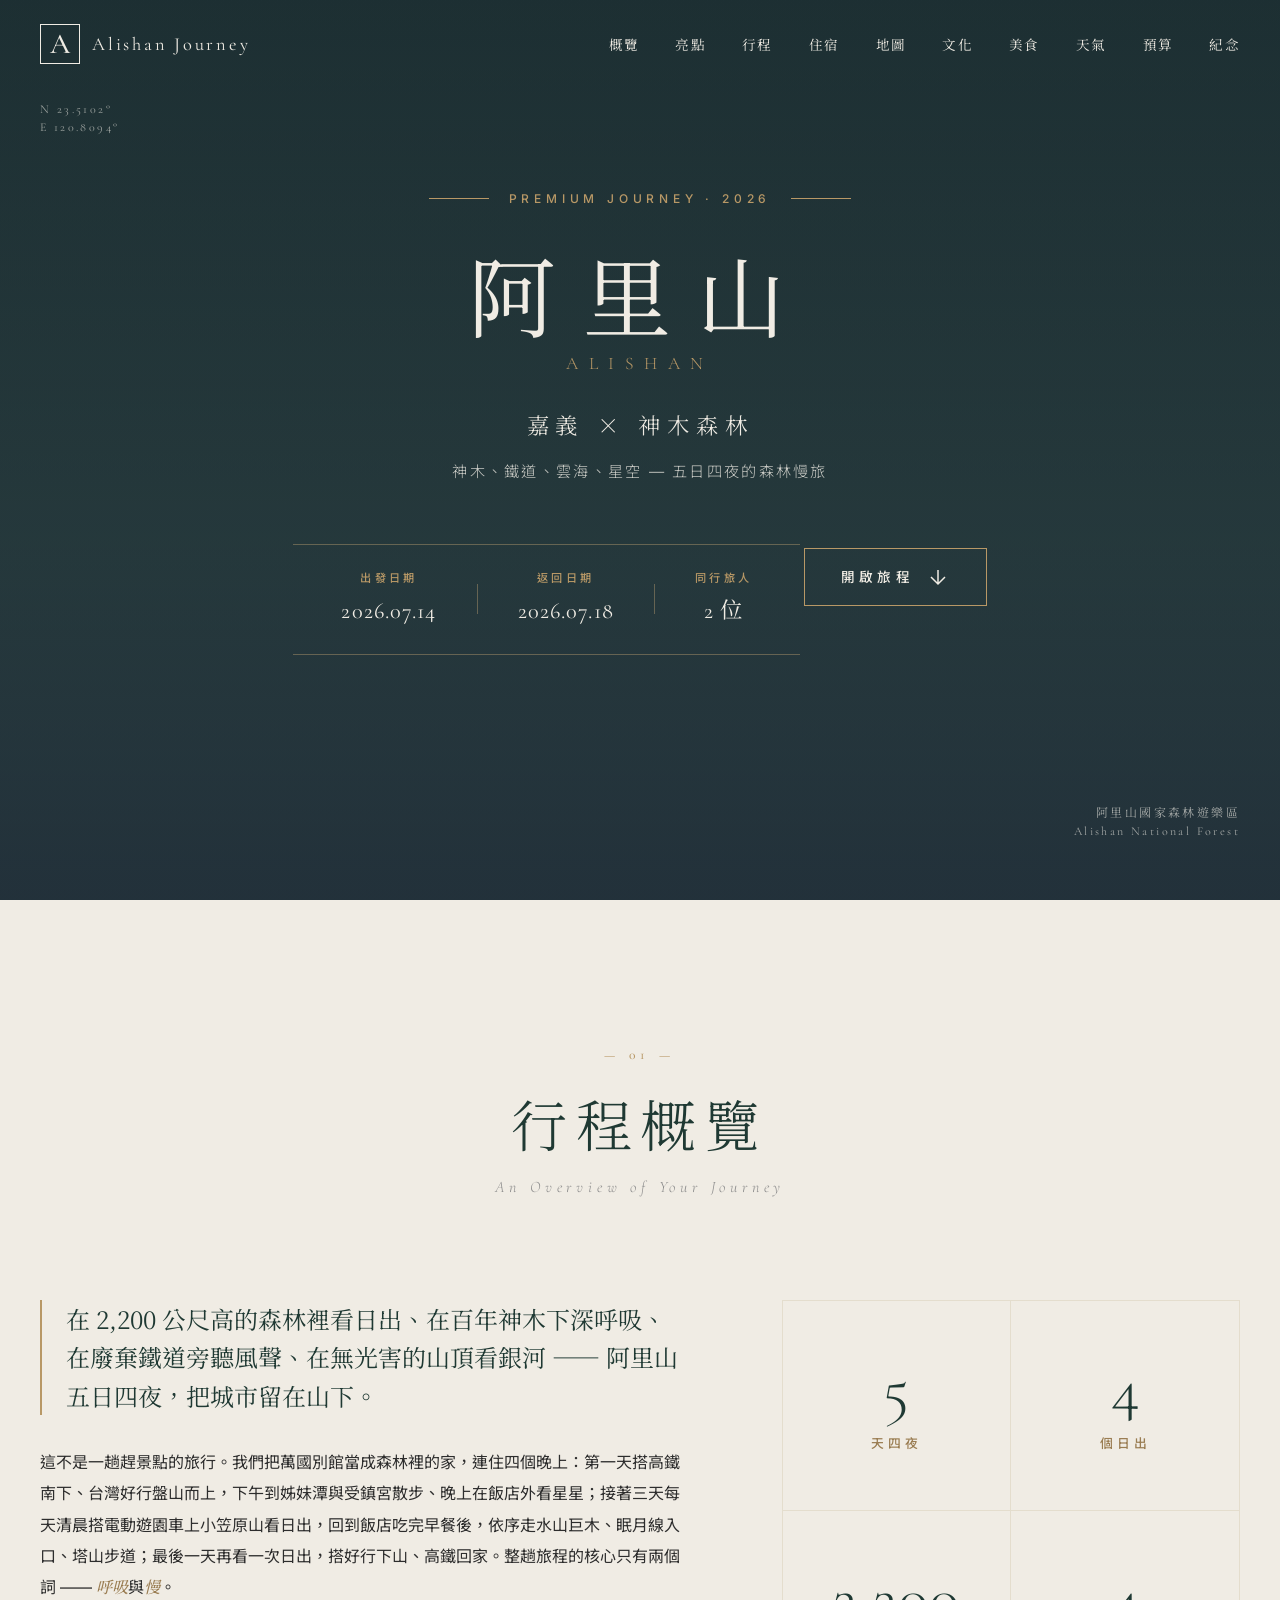
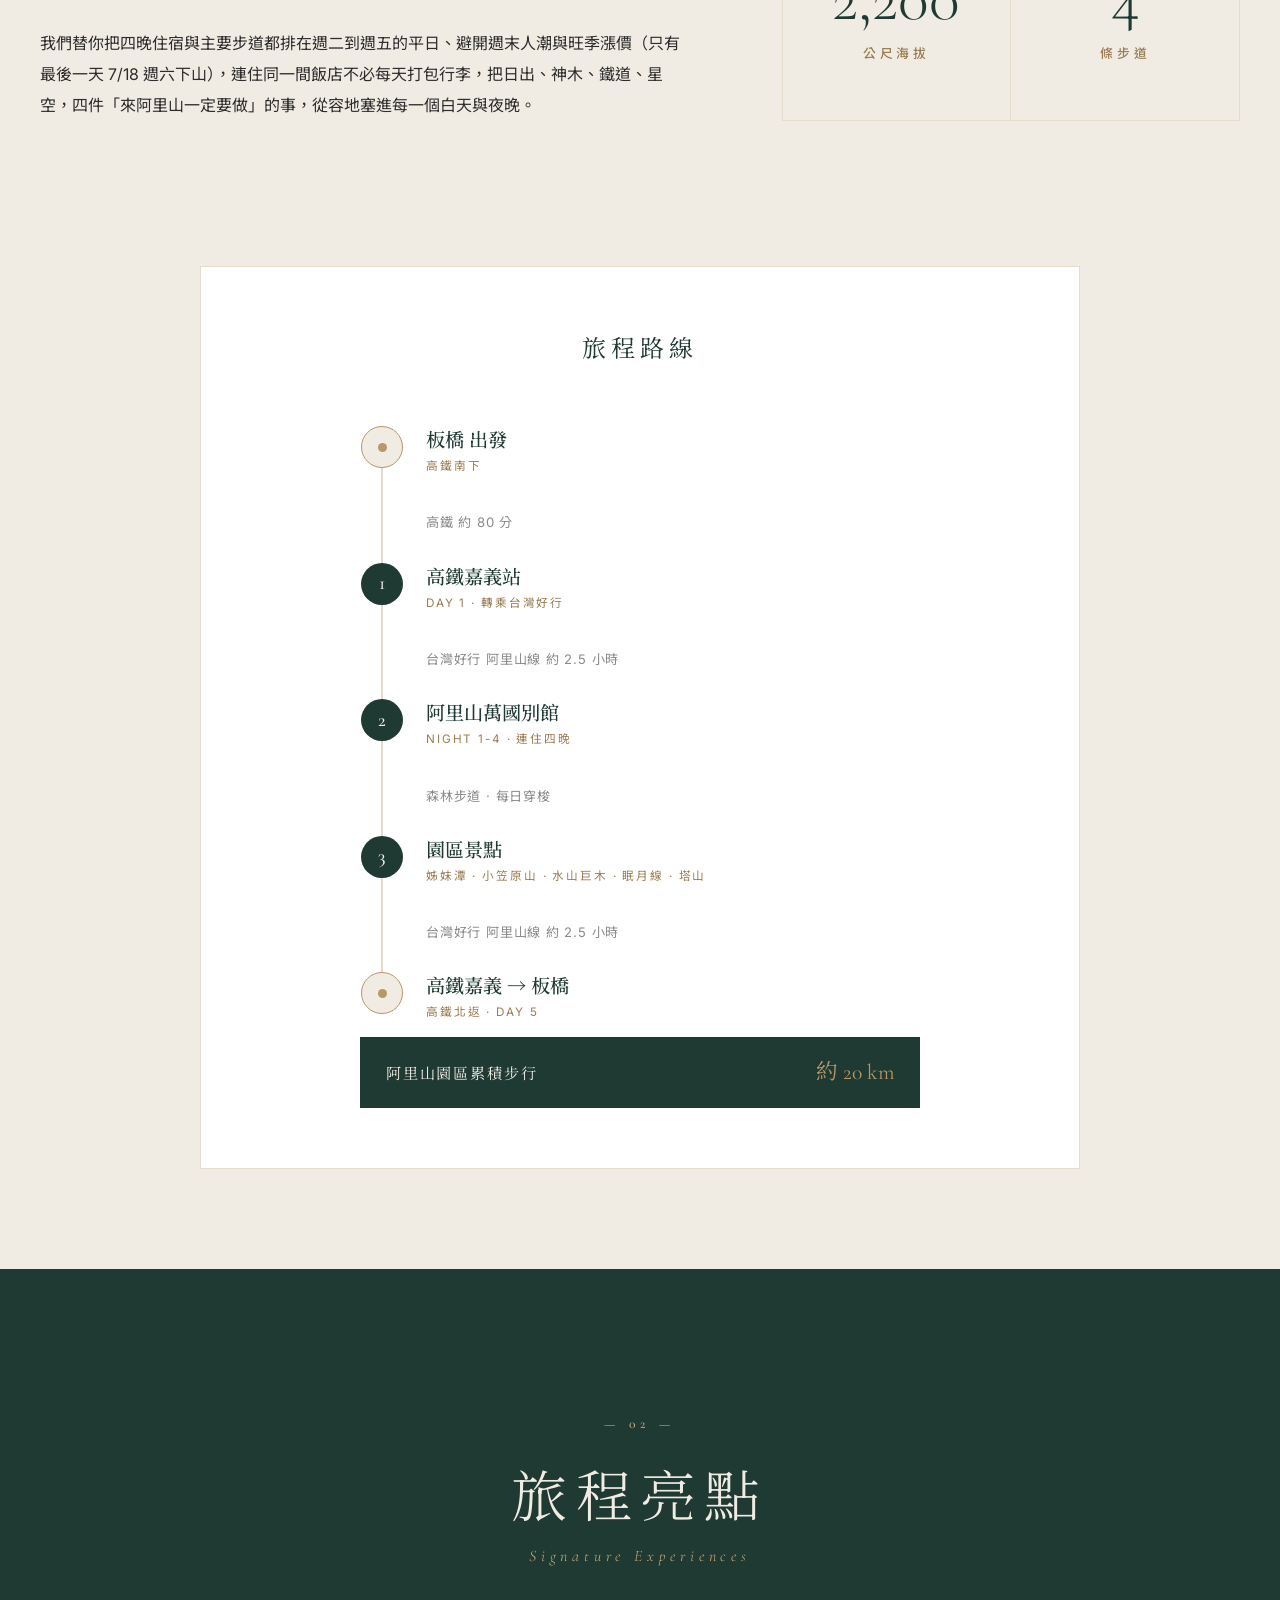
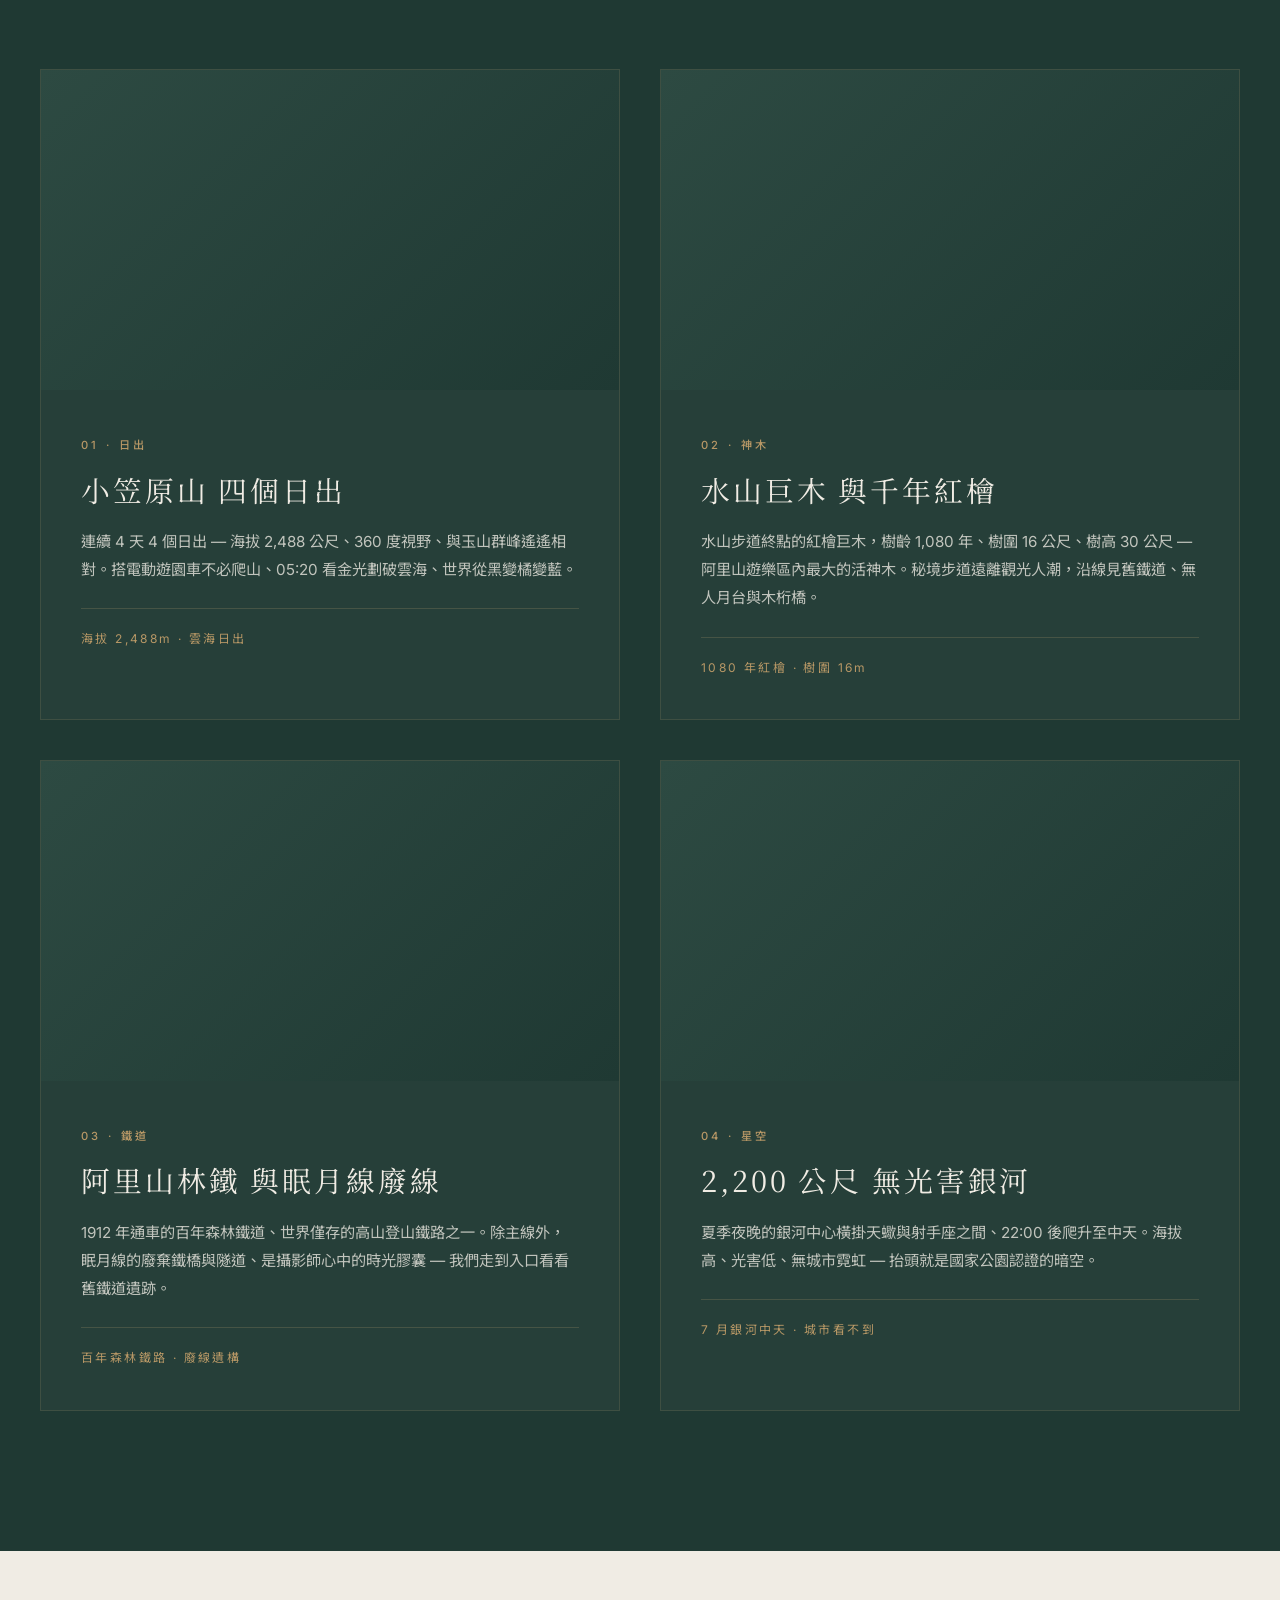
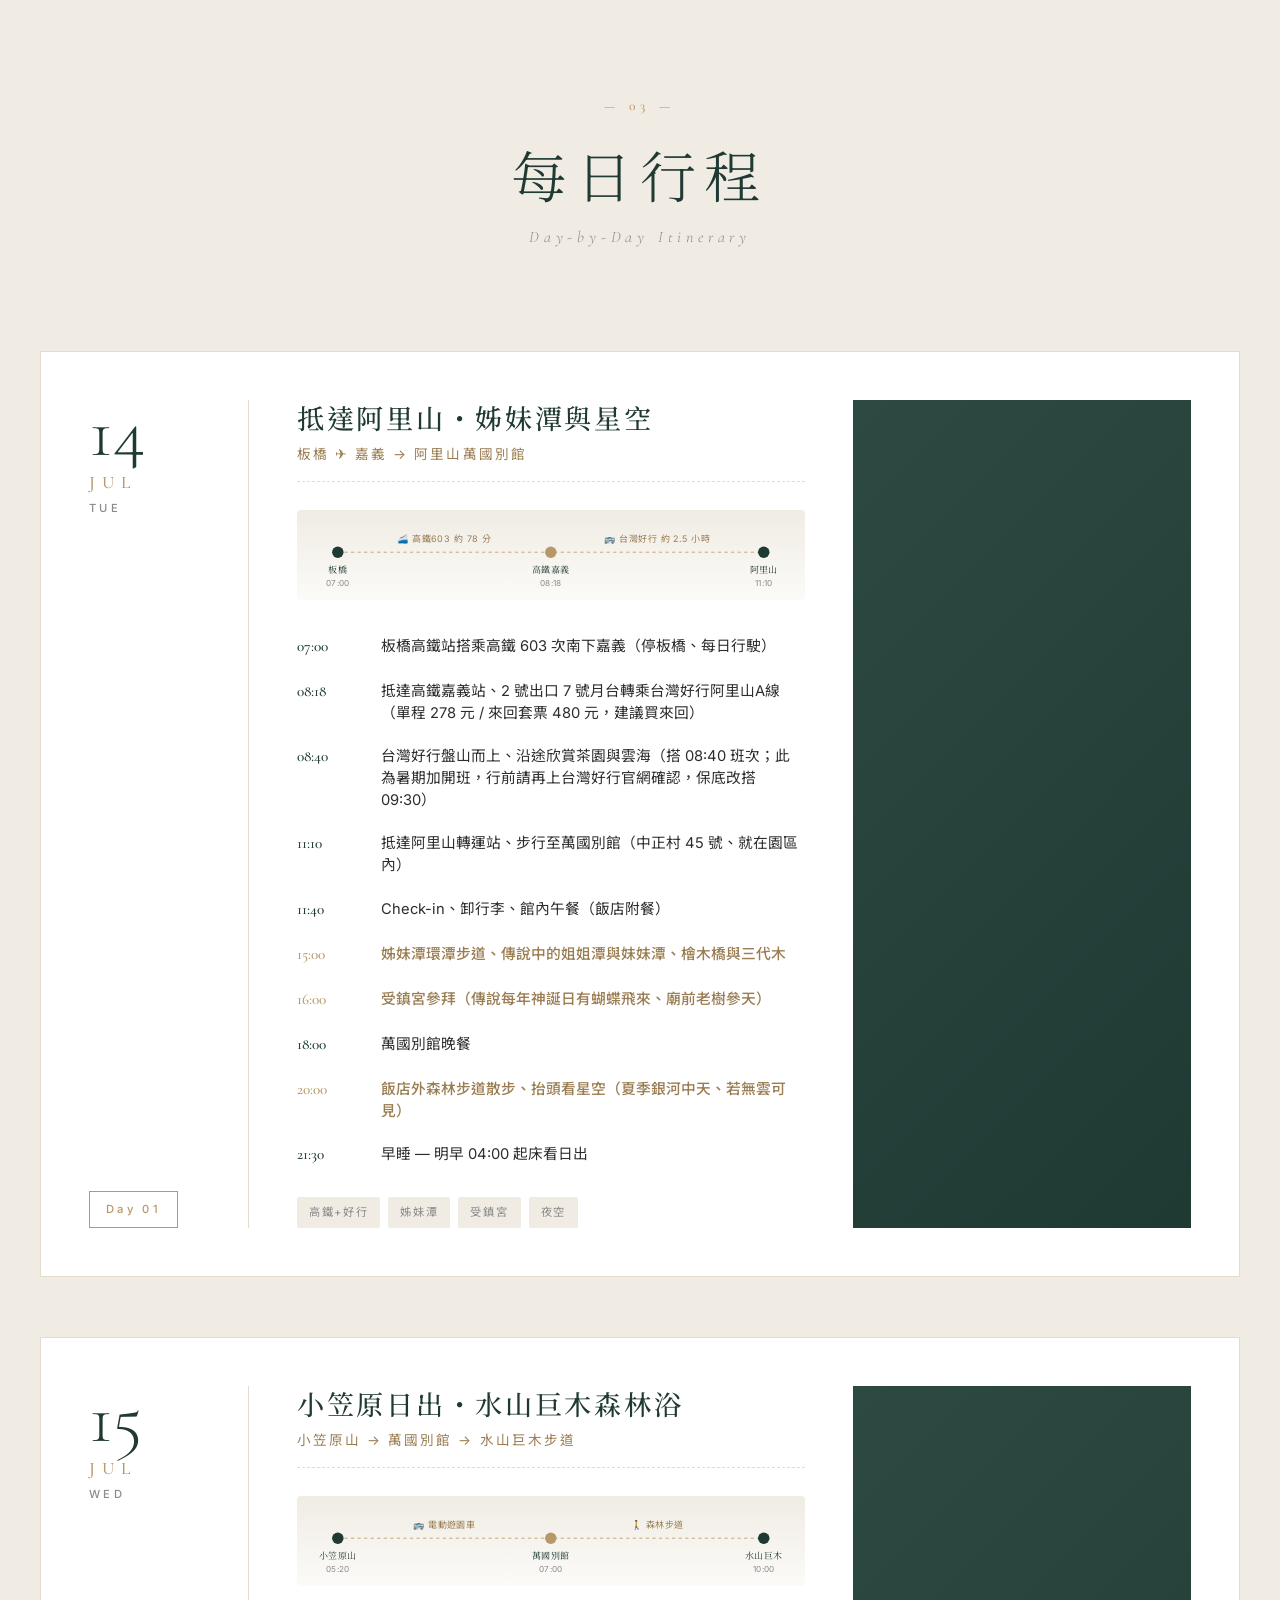
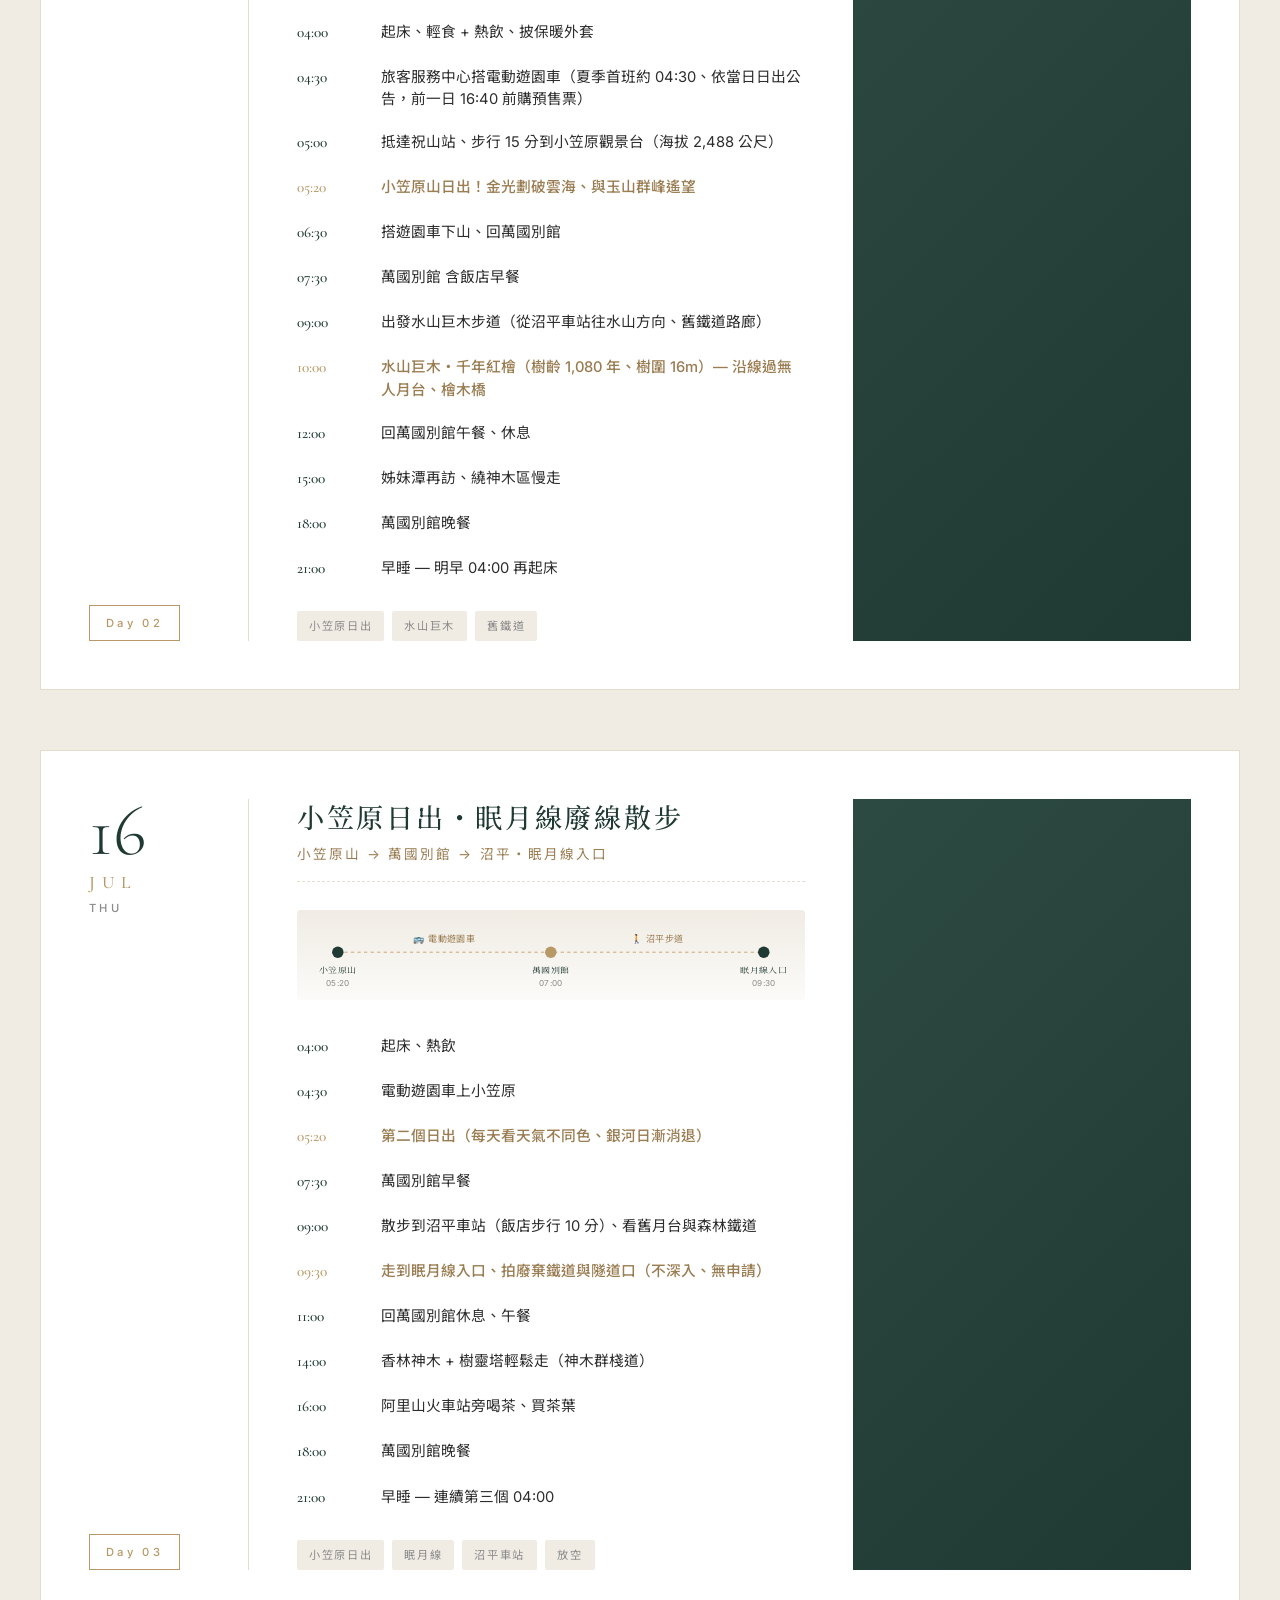
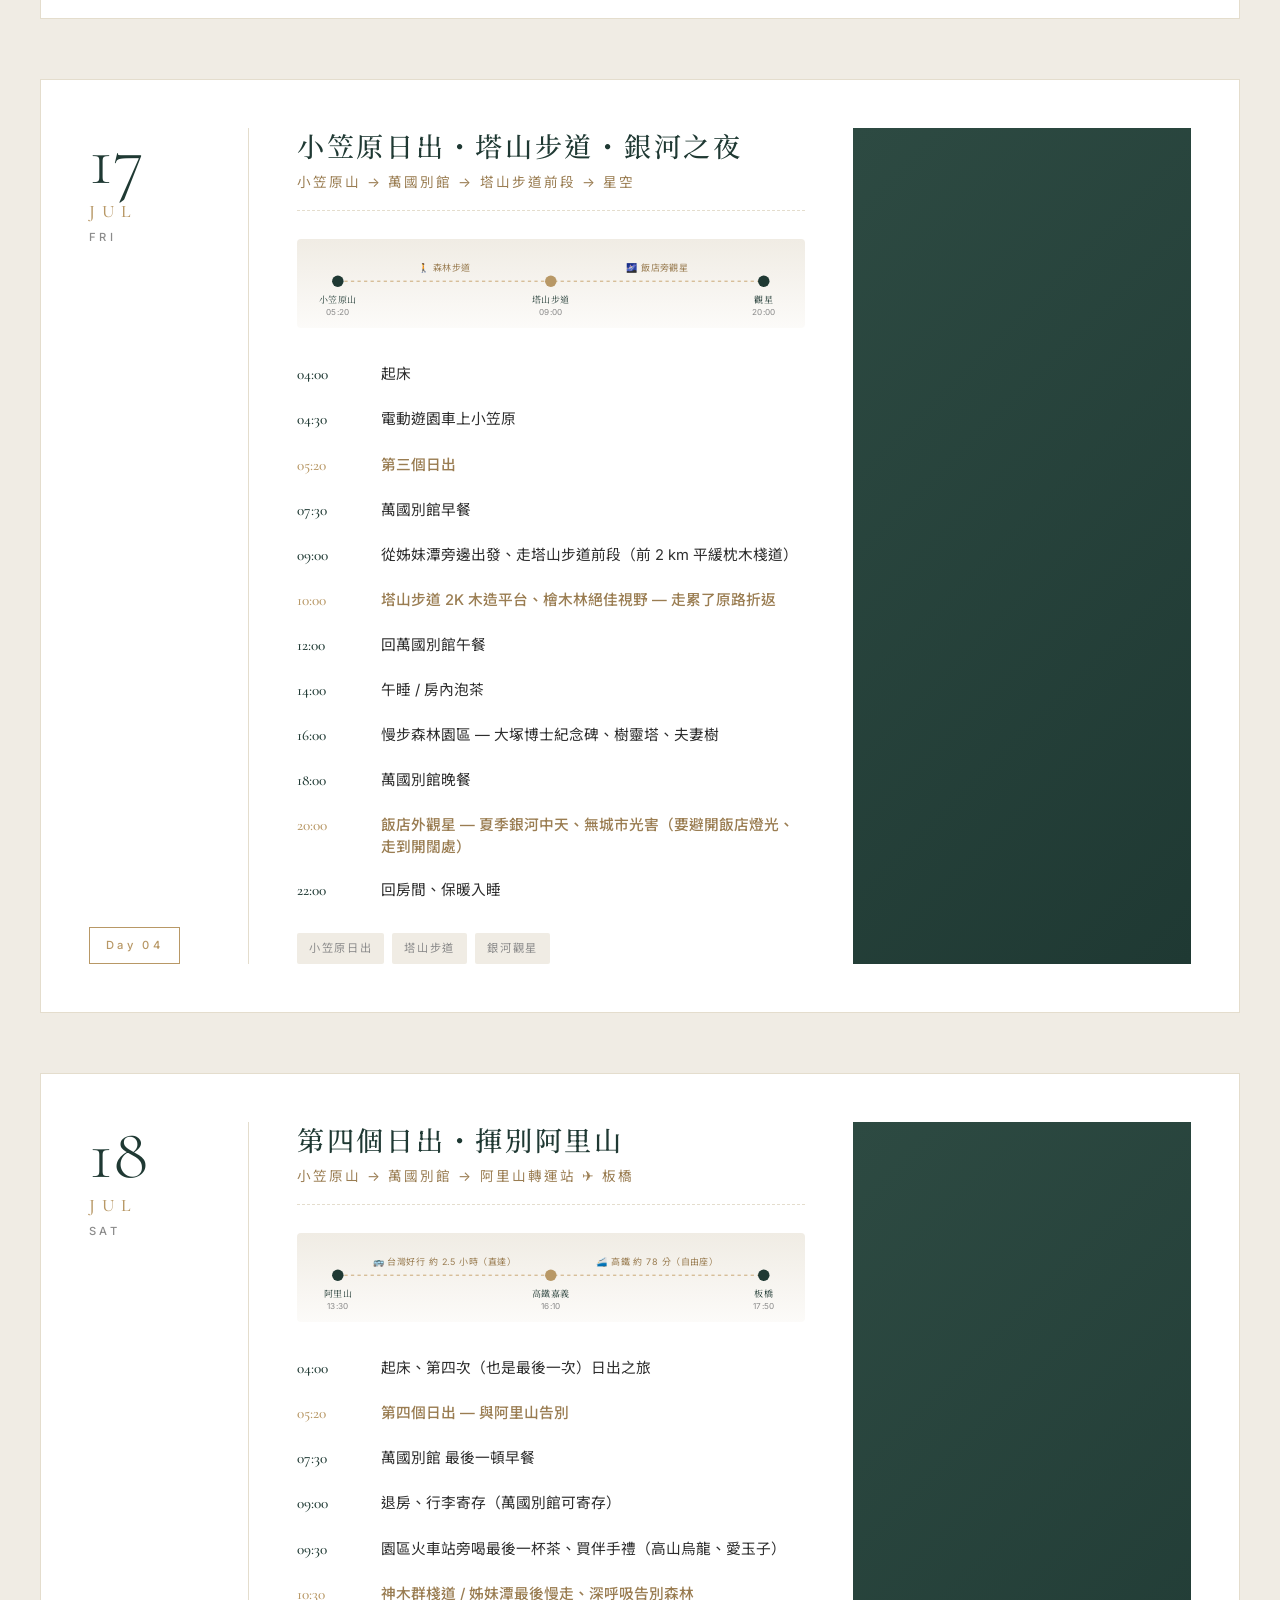
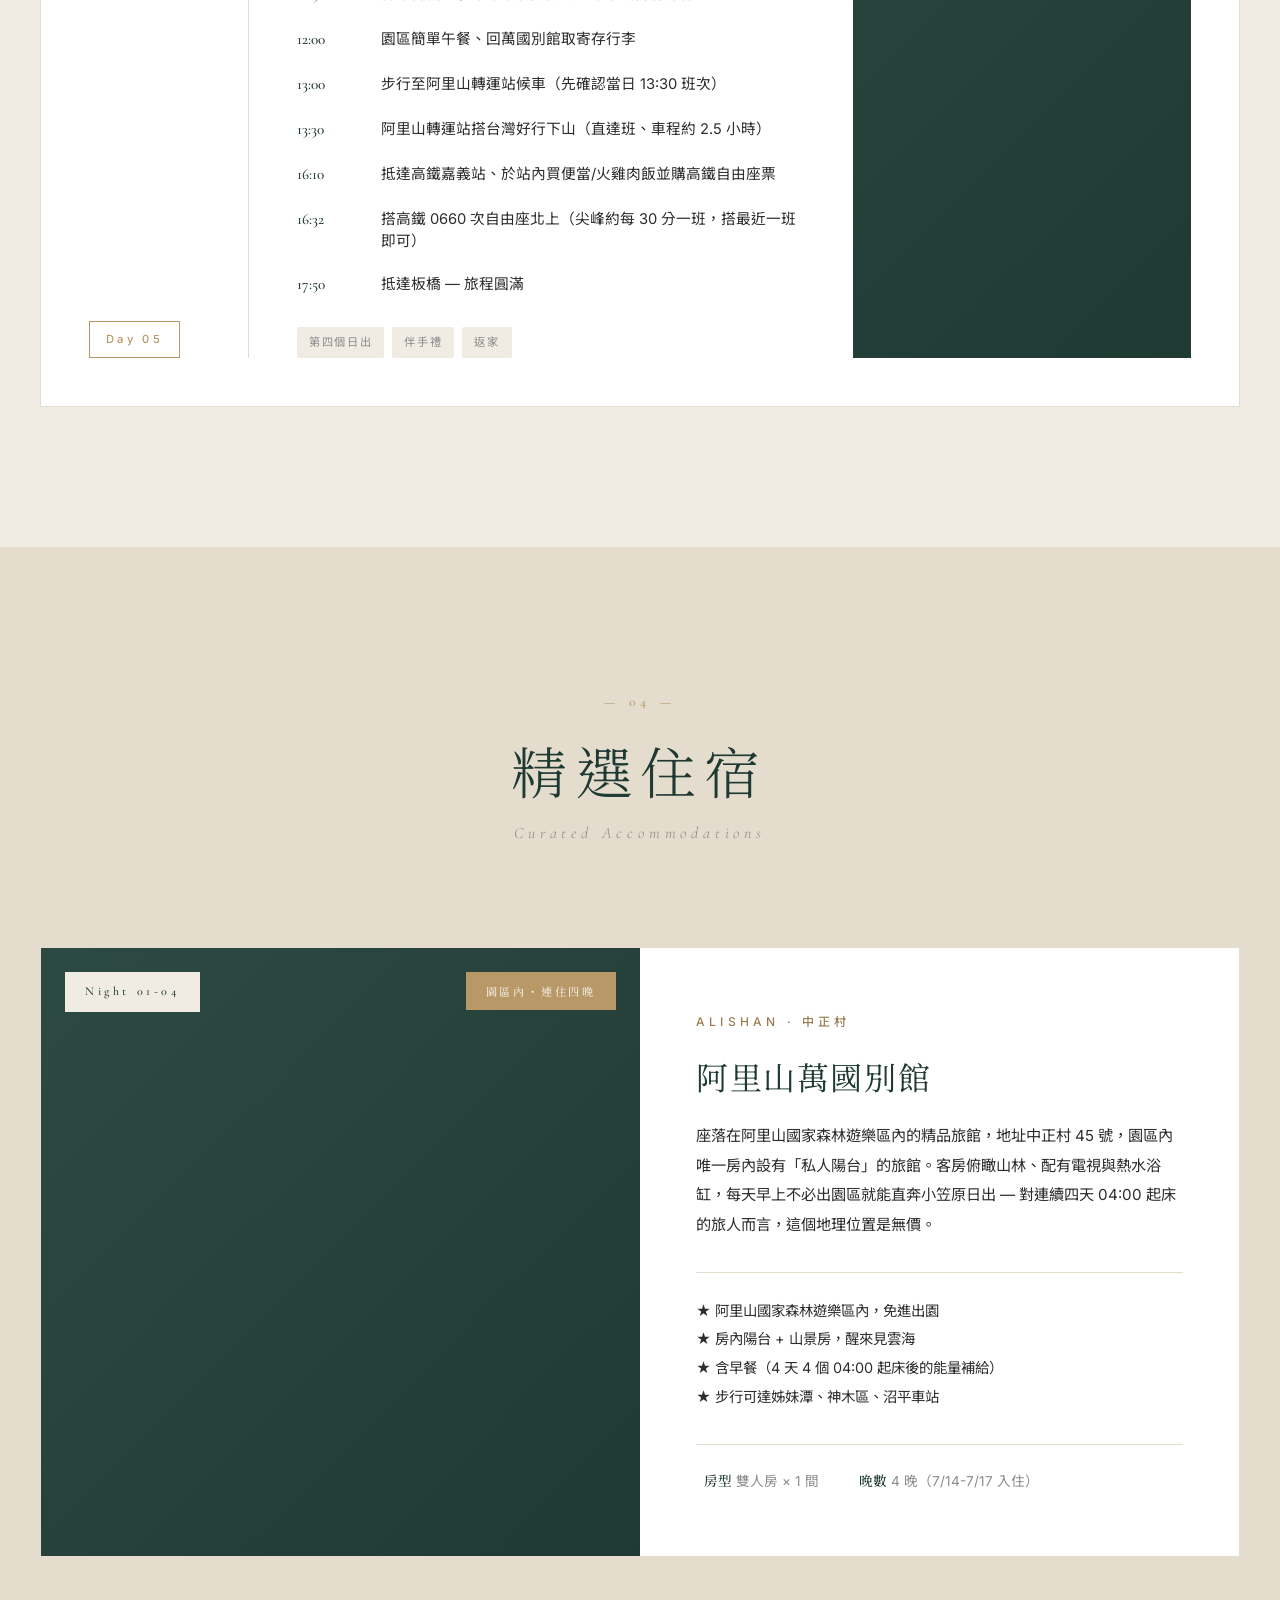
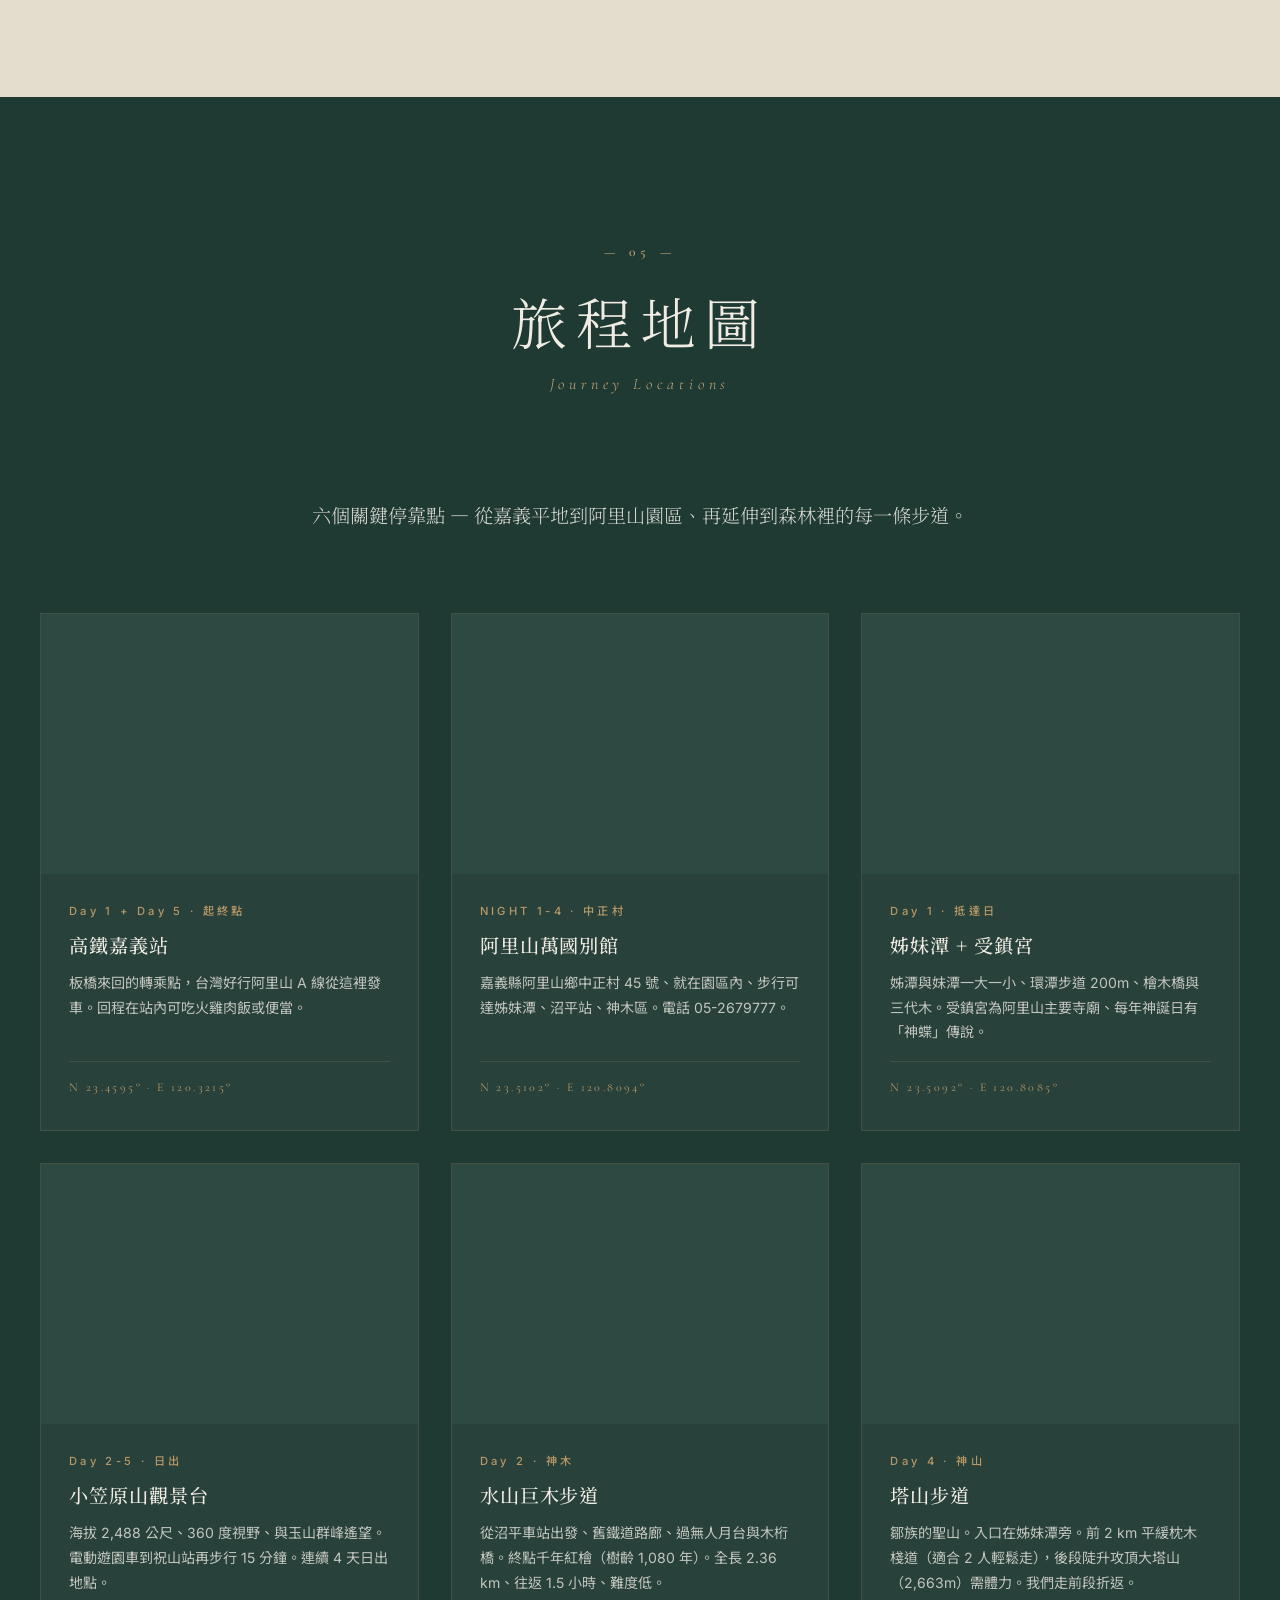
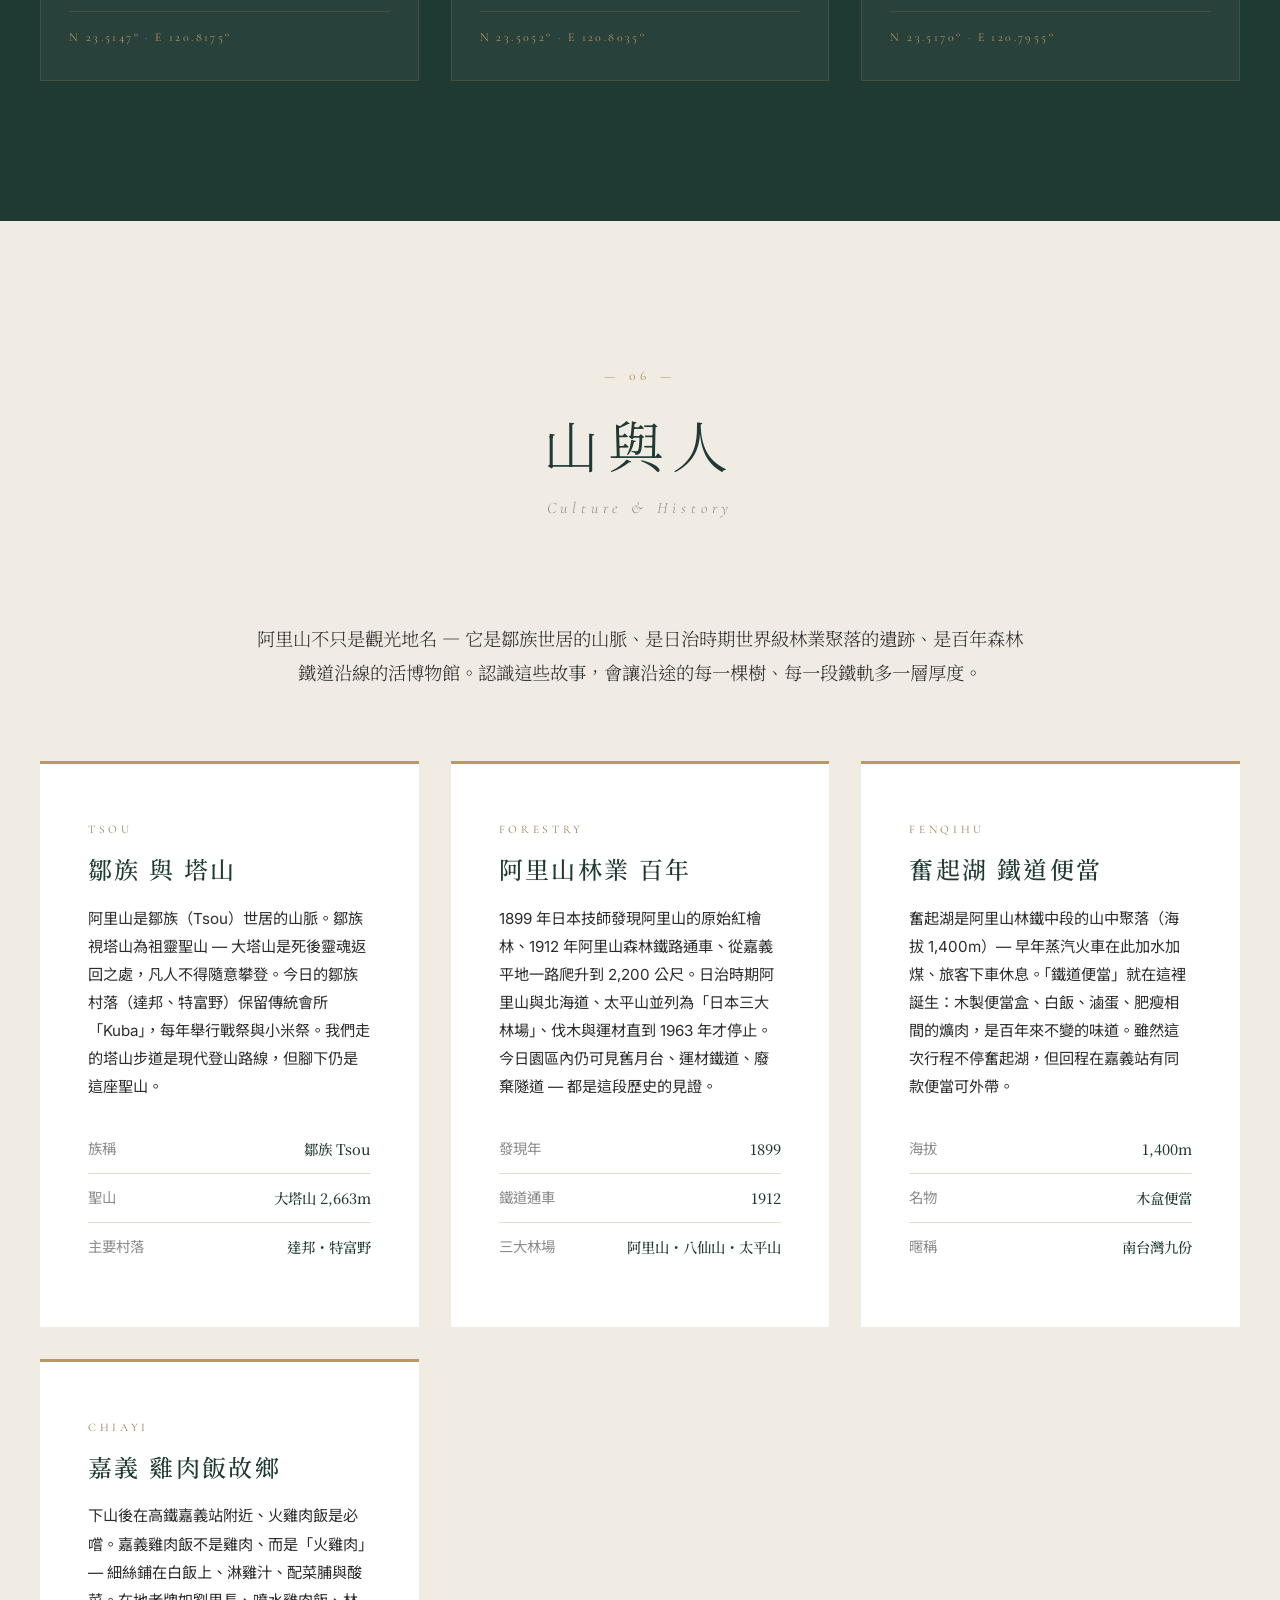
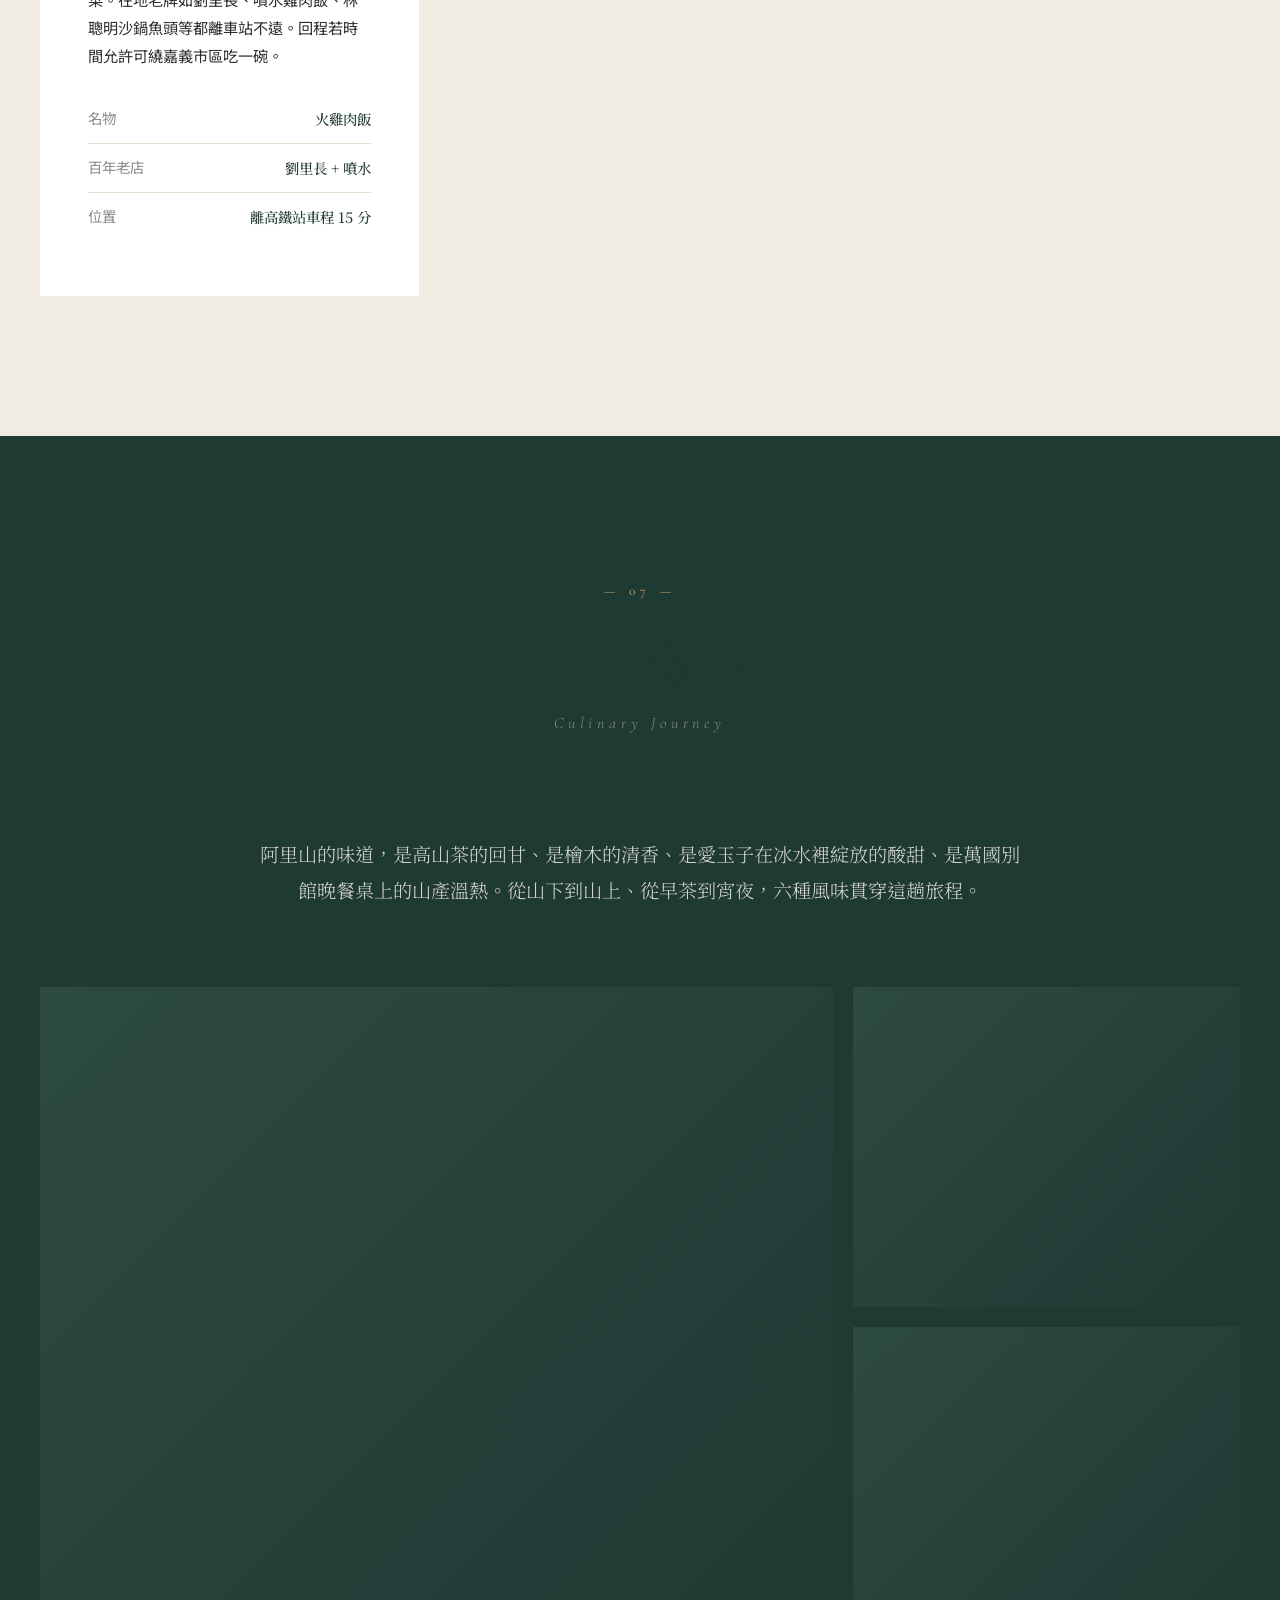
==== commit 0d05c3ae: "v1.4 阿里山行程修正：星期校正、去回程交通班次調整 - 修正 Day1–5 星期標籤（原誤植早一天；7/18 實為週六 SAT） - 去程改搭高鐵 603（板橋 07:00 → 嘉義 08:18）" ====
--- a/alishan-2026/index.html
+++ b/alishan-2026/index.html
@@ -104,7 +104,7 @@
       <div class="overview-text">
         <p class="lead">在 2,200 公尺高的森林裡看日出、在百年神木下深呼吸、在廢棄鐵道旁聽風聲、在無光害的山頂看銀河 —— 阿里山五日四夜，把城市留在山下。</p>
         <p>這不是一趟趕景點的旅行。我們把萬國別館當成森林裡的家，連住四個晚上：第一天搭高鐵南下、台灣好行盤山而上，下午到姊妹潭與受鎮宮散步、晚上在飯店外看星星；接著三天每天清晨搭電動遊園車上小笠原山看日出，回到飯店吃完早餐後，依序走水山巨木、眠月線入口、塔山步道；最後一天再看一次日出，搭好行下山、高鐵回家。整趟旅程的核心只有兩個詞 —— <em>呼吸</em>與<em>慢</em>。</p>
-        <p>我們替你避開了週末擁擠與旺季漲價、安排了平日五天連住同一間飯店（不必每天打包行李），把日出、神木、鐵道、星空，四件「來阿里山一定要做」的事，從容地塞進每一個白天與夜晚。</p>
+        <p>我們替你把四晚住宿與主要步道都排在週二到週五的平日、避開週末人潮與旺季漲價（只有最後一天 7/18 週六下山），連住同一間飯店不必每天打包行李，把日出、神木、鐵道、星空，四件「來阿里山一定要做」的事，從容地塞進每一個白天與夜晚。</p>
       </div>
       <div class="overview-stats">
         <div class="stat" data-value="5">
@@ -138,7 +138,7 @@
         </div>
         <div class="rt-item rt-leg">
           <div class="rt-rail"></div>
-          <div class="rt-body"><span class="rt-leg-text">高鐵 約 90 分</span></div>
+          <div class="rt-body"><span class="rt-leg-text">高鐵 約 80 分</span></div>
         </div>
         <div class="rt-item">
           <div class="rt-rail"><span class="rt-marker">1</span></div>
@@ -267,7 +267,7 @@
           <div class="day-date">
             <span class="date-day">14</span>
             <span class="date-month">JUL</span>
-            <span class="date-weekday">MON</span>
+            <span class="date-weekday">TUE</span>
           </div>
           <div class="day-tag">Day 01</div>
         </div>
@@ -277,19 +277,19 @@
           <div class="day-route-svg">
             <svg viewBox="0 0 600 80" preserveAspectRatio="xMidYMid meet" aria-hidden="true">
               <line x1="40" y1="32" x2="560" y2="32" stroke="#c9a875" stroke-width="1.2" stroke-dasharray="4,4"/>
-              <g><circle cx="40" cy="32" r="7" fill="#1f3933"/><text x="40" y="58" text-anchor="middle" font-size="11" fill="#1f3933" font-family="Noto Serif TC, serif">板橋</text><text x="40" y="73" text-anchor="middle" font-size="10" fill="#8b8b8b">07:30</text></g>
-              <g><circle cx="300" cy="32" r="7" fill="#b89866"/><text x="300" y="58" text-anchor="middle" font-size="11" fill="#1f3933" font-family="Noto Serif TC, serif">高鐵嘉義</text><text x="300" y="73" text-anchor="middle" font-size="10" fill="#8b8b8b">09:00</text></g>
-              <g><circle cx="560" cy="32" r="7" fill="#1f3933"/><text x="560" y="58" text-anchor="middle" font-size="11" fill="#1f3933" font-family="Noto Serif TC, serif">阿里山</text><text x="560" y="73" text-anchor="middle" font-size="10" fill="#8b8b8b">12:30</text></g>
-              <text x="170" y="20" text-anchor="middle" font-size="11" fill="#9a7d52">🚄 高鐵 約 90 分</text>
+              <g><circle cx="40" cy="32" r="7" fill="#1f3933"/><text x="40" y="58" text-anchor="middle" font-size="11" fill="#1f3933" font-family="Noto Serif TC, serif">板橋</text><text x="40" y="73" text-anchor="middle" font-size="10" fill="#8b8b8b">07:00</text></g>
+              <g><circle cx="300" cy="32" r="7" fill="#b89866"/><text x="300" y="58" text-anchor="middle" font-size="11" fill="#1f3933" font-family="Noto Serif TC, serif">高鐵嘉義</text><text x="300" y="73" text-anchor="middle" font-size="10" fill="#8b8b8b">08:18</text></g>
+              <g><circle cx="560" cy="32" r="7" fill="#1f3933"/><text x="560" y="58" text-anchor="middle" font-size="11" fill="#1f3933" font-family="Noto Serif TC, serif">阿里山</text><text x="560" y="73" text-anchor="middle" font-size="10" fill="#8b8b8b">11:10</text></g>
+              <text x="170" y="20" text-anchor="middle" font-size="11" fill="#9a7d52">🚄 高鐵603 約 78 分</text>
               <text x="430" y="20" text-anchor="middle" font-size="11" fill="#9a7d52">🚌 台灣好行 約 2.5 小時</text>
             </svg>
           </div>
           <div class="day-schedule">
-            <div class="time-row"><span class="time">07:30</span><span class="event">板橋高鐵站搭乘高鐵南下嘉義</span></div>
-            <div class="time-row"><span class="time">09:00</span><span class="event">抵達高鐵嘉義站、轉乘台灣好行 阿里山 A 線（單程 278 元 / 來回 480 元，建議買來回）</span></div>
-            <div class="time-row"><span class="time">09:30</span><span class="event">台灣好行盤山而上、沿途欣賞茶園與雲海</span></div>
-            <div class="time-row"><span class="time">12:30</span><span class="event">抵達阿里山轉運站、步行至萬國別館（中正村 45 號、就在園區內）</span></div>
-            <div class="time-row"><span class="time">13:00</span><span class="event">Check-in、卸行李、館內午餐（飯店附餐）</span></div>
+            <div class="time-row"><span class="time">07:00</span><span class="event">板橋高鐵站搭乘高鐵 603 次南下嘉義（停板橋、每日行駛）</span></div>
+            <div class="time-row"><span class="time">08:18</span><span class="event">抵達高鐵嘉義站、2 號出口 7 號月台轉乘台灣好行阿里山A線（單程 278 元 / 來回套票 480 元，建議買來回）</span></div>
+            <div class="time-row"><span class="time">08:40</span><span class="event">台灣好行盤山而上、沿途欣賞茶園與雲海（搭 08:40 班次；此為暑期加開班，行前請再上台灣好行官網確認，保底改搭 09:30）</span></div>
+            <div class="time-row"><span class="time">11:10</span><span class="event">抵達阿里山轉運站、步行至萬國別館（中正村 45 號、就在園區內）</span></div>
+            <div class="time-row"><span class="time">11:40</span><span class="event">Check-in、卸行李、館內午餐（飯店附餐）</span></div>
             <div class="time-row highlight"><span class="time">15:00</span><span class="event">姊妹潭環潭步道、傳說中的姐姐潭與妹妹潭、檜木橋與三代木</span></div>
             <div class="time-row highlight"><span class="time">16:00</span><span class="event">受鎮宮參拜（傳說每年神誕日有蝴蝶飛來、廟前老樹參天）</span></div>
             <div class="time-row"><span class="time">18:00</span><span class="event">萬國別館晚餐</span></div>
@@ -311,7 +311,7 @@
           <div class="day-date">
             <span class="date-day">15</span>
             <span class="date-month">JUL</span>
-            <span class="date-weekday">TUE</span>
+            <span class="date-weekday">WED</span>
           </div>
           <div class="day-tag">Day 02</div>
         </div>
@@ -357,7 +357,7 @@
           <div class="day-date">
             <span class="date-day">16</span>
             <span class="date-month">JUL</span>
-            <span class="date-weekday">WED</span>
+            <span class="date-weekday">THU</span>
           </div>
           <div class="day-tag">Day 03</div>
         </div>
@@ -402,7 +402,7 @@
           <div class="day-date">
             <span class="date-day">17</span>
             <span class="date-month">JUL</span>
-            <span class="date-weekday">THU</span>
+            <span class="date-weekday">FRI</span>
           </div>
           <div class="day-tag">Day 04</div>
         </div>
@@ -448,7 +448,7 @@
           <div class="day-date">
             <span class="date-day">18</span>
             <span class="date-month">JUL</span>
-            <span class="date-weekday">FRI</span>
+            <span class="date-weekday">SAT</span>
           </div>
           <div class="day-tag">Day 05</div>
         </div>
@@ -458,11 +458,11 @@
           <div class="day-route-svg">
             <svg viewBox="0 0 600 80" preserveAspectRatio="xMidYMid meet" aria-hidden="true">
               <line x1="40" y1="32" x2="560" y2="32" stroke="#c9a875" stroke-width="1.2" stroke-dasharray="4,4"/>
-              <g><circle cx="40" cy="32" r="7" fill="#1f3933"/><text x="40" y="58" text-anchor="middle" font-size="11" fill="#1f3933" font-family="Noto Serif TC, serif">阿里山</text><text x="40" y="73" text-anchor="middle" font-size="10" fill="#8b8b8b">10:10</text></g>
-              <g><circle cx="300" cy="32" r="7" fill="#b89866"/><text x="300" y="58" text-anchor="middle" font-size="11" fill="#1f3933" font-family="Noto Serif TC, serif">高鐵嘉義</text><text x="300" y="73" text-anchor="middle" font-size="10" fill="#8b8b8b">12:50</text></g>
-              <g><circle cx="560" cy="32" r="7" fill="#1f3933"/><text x="560" y="58" text-anchor="middle" font-size="11" fill="#1f3933" font-family="Noto Serif TC, serif">板橋</text><text x="560" y="73" text-anchor="middle" font-size="10" fill="#8b8b8b">14:50</text></g>
-              <text x="170" y="20" text-anchor="middle" font-size="11" fill="#9a7d52">🚌 台灣好行 約 2.5 小時</text>
-              <text x="430" y="20" text-anchor="middle" font-size="11" fill="#9a7d52">🚄 高鐵 約 90 分</text>
+              <g><circle cx="40" cy="32" r="7" fill="#1f3933"/><text x="40" y="58" text-anchor="middle" font-size="11" fill="#1f3933" font-family="Noto Serif TC, serif">阿里山</text><text x="40" y="73" text-anchor="middle" font-size="10" fill="#8b8b8b">13:30</text></g>
+              <g><circle cx="300" cy="32" r="7" fill="#b89866"/><text x="300" y="58" text-anchor="middle" font-size="11" fill="#1f3933" font-family="Noto Serif TC, serif">高鐵嘉義</text><text x="300" y="73" text-anchor="middle" font-size="10" fill="#8b8b8b">16:10</text></g>
+              <g><circle cx="560" cy="32" r="7" fill="#1f3933"/><text x="560" y="58" text-anchor="middle" font-size="11" fill="#1f3933" font-family="Noto Serif TC, serif">板橋</text><text x="560" y="73" text-anchor="middle" font-size="10" fill="#8b8b8b">17:50</text></g>
+              <text x="170" y="20" text-anchor="middle" font-size="11" fill="#9a7d52">🚌 台灣好行 約 2.5 小時（直達）</text>
+              <text x="430" y="20" text-anchor="middle" font-size="11" fill="#9a7d52">🚄 高鐵 約 78 分（自由座）</text>
             </svg>
           </div>
           <div class="day-schedule">
@@ -471,10 +471,13 @@
             <div class="time-row"><span class="time">07:30</span><span class="event">萬國別館 最後一頓早餐</span></div>
             <div class="time-row"><span class="time">09:00</span><span class="event">退房、行李寄存（萬國別館可寄存）</span></div>
             <div class="time-row"><span class="time">09:30</span><span class="event">園區火車站旁喝最後一杯茶、買伴手禮（高山烏龍、愛玉子）</span></div>
-            <div class="time-row"><span class="time">10:10</span><span class="event">阿里山轉運站搭台灣好行下山</span></div>
-            <div class="time-row"><span class="time">12:40</span><span class="event">抵達高鐵嘉義站、可於站內吃便當或火雞肉飯</span></div>
-            <div class="time-row"><span class="time">13:20</span><span class="event">搭高鐵北返</span></div>
-            <div class="time-row"><span class="time">14:50</span><span class="event">抵達板橋</span></div>
+            <div class="time-row highlight"><span class="time">10:30</span><span class="event">神木群棧道 / 姊妹潭最後慢走、深呼吸告別森林</span></div>
+            <div class="time-row"><span class="time">12:00</span><span class="event">園區簡單午餐、回萬國別館取寄存行李</span></div>
+            <div class="time-row"><span class="time">13:00</span><span class="event">步行至阿里山轉運站候車（先確認當日 13:30 班次）</span></div>
+            <div class="time-row"><span class="time">13:30</span><span class="event">阿里山轉運站搭台灣好行下山（直達班、車程約 2.5 小時）</span></div>
+            <div class="time-row"><span class="time">16:10</span><span class="event">抵達高鐵嘉義站、於站內買便當/火雞肉飯並購高鐵自由座票</span></div>
+            <div class="time-row"><span class="time">16:32</span><span class="event">搭高鐵 0660 次自由座北上（尖峰約每 30 分一班，搭最近一班即可）</span></div>
+            <div class="time-row"><span class="time">17:50</span><span class="event">抵達板橋 — 旅程圓滿</span></div>
           </div>
           <div class="day-tags">
             <span class="tag">第四個日出</span><span class="tag">伴手禮</span><span class="tag">返家</span>
@@ -1197,7 +1200,7 @@
       <div class="footer-bottom">
         <span>Crafted with care</span>
         <span class="footer-divider"></span>
-        <span>Itinerary v1.3 · 2026.05.20</span>
+        <span>Itinerary v1.4 · 2026.06.16</span>
       </div>
     </div>
   </div>
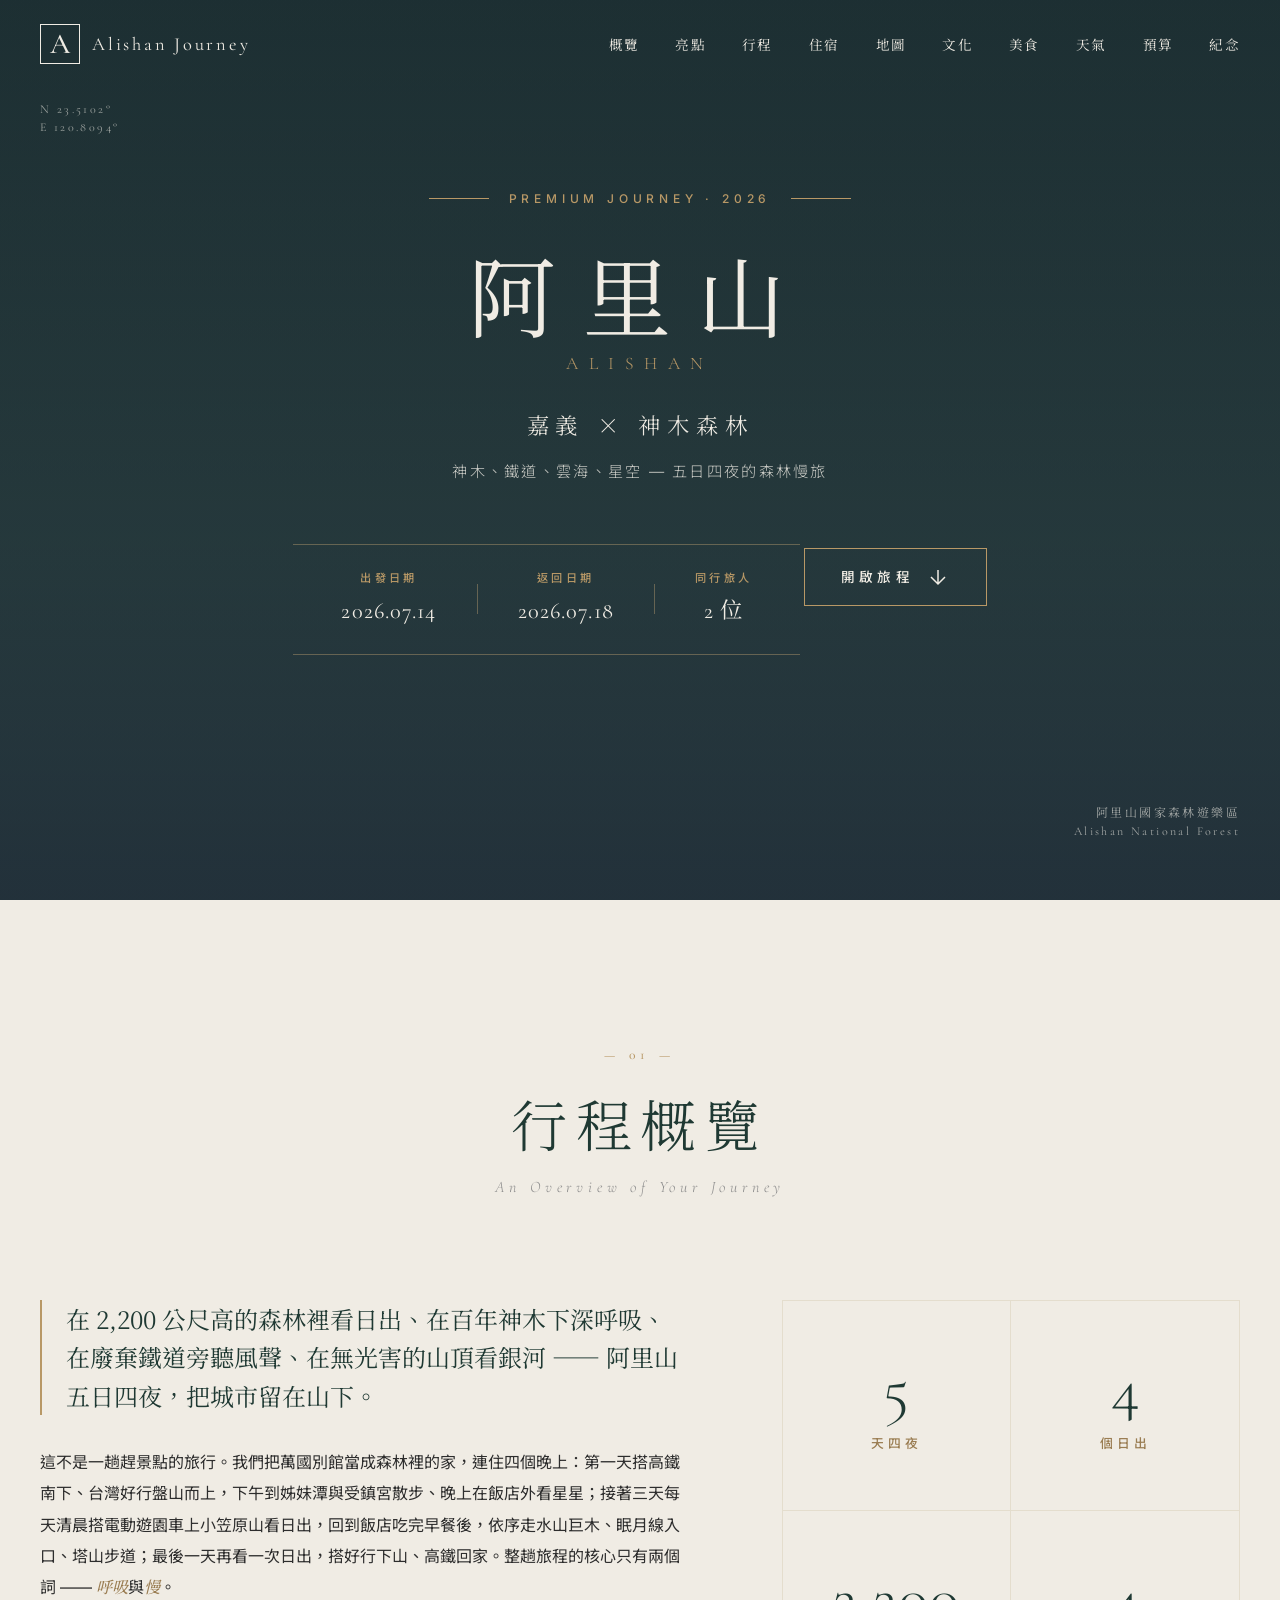
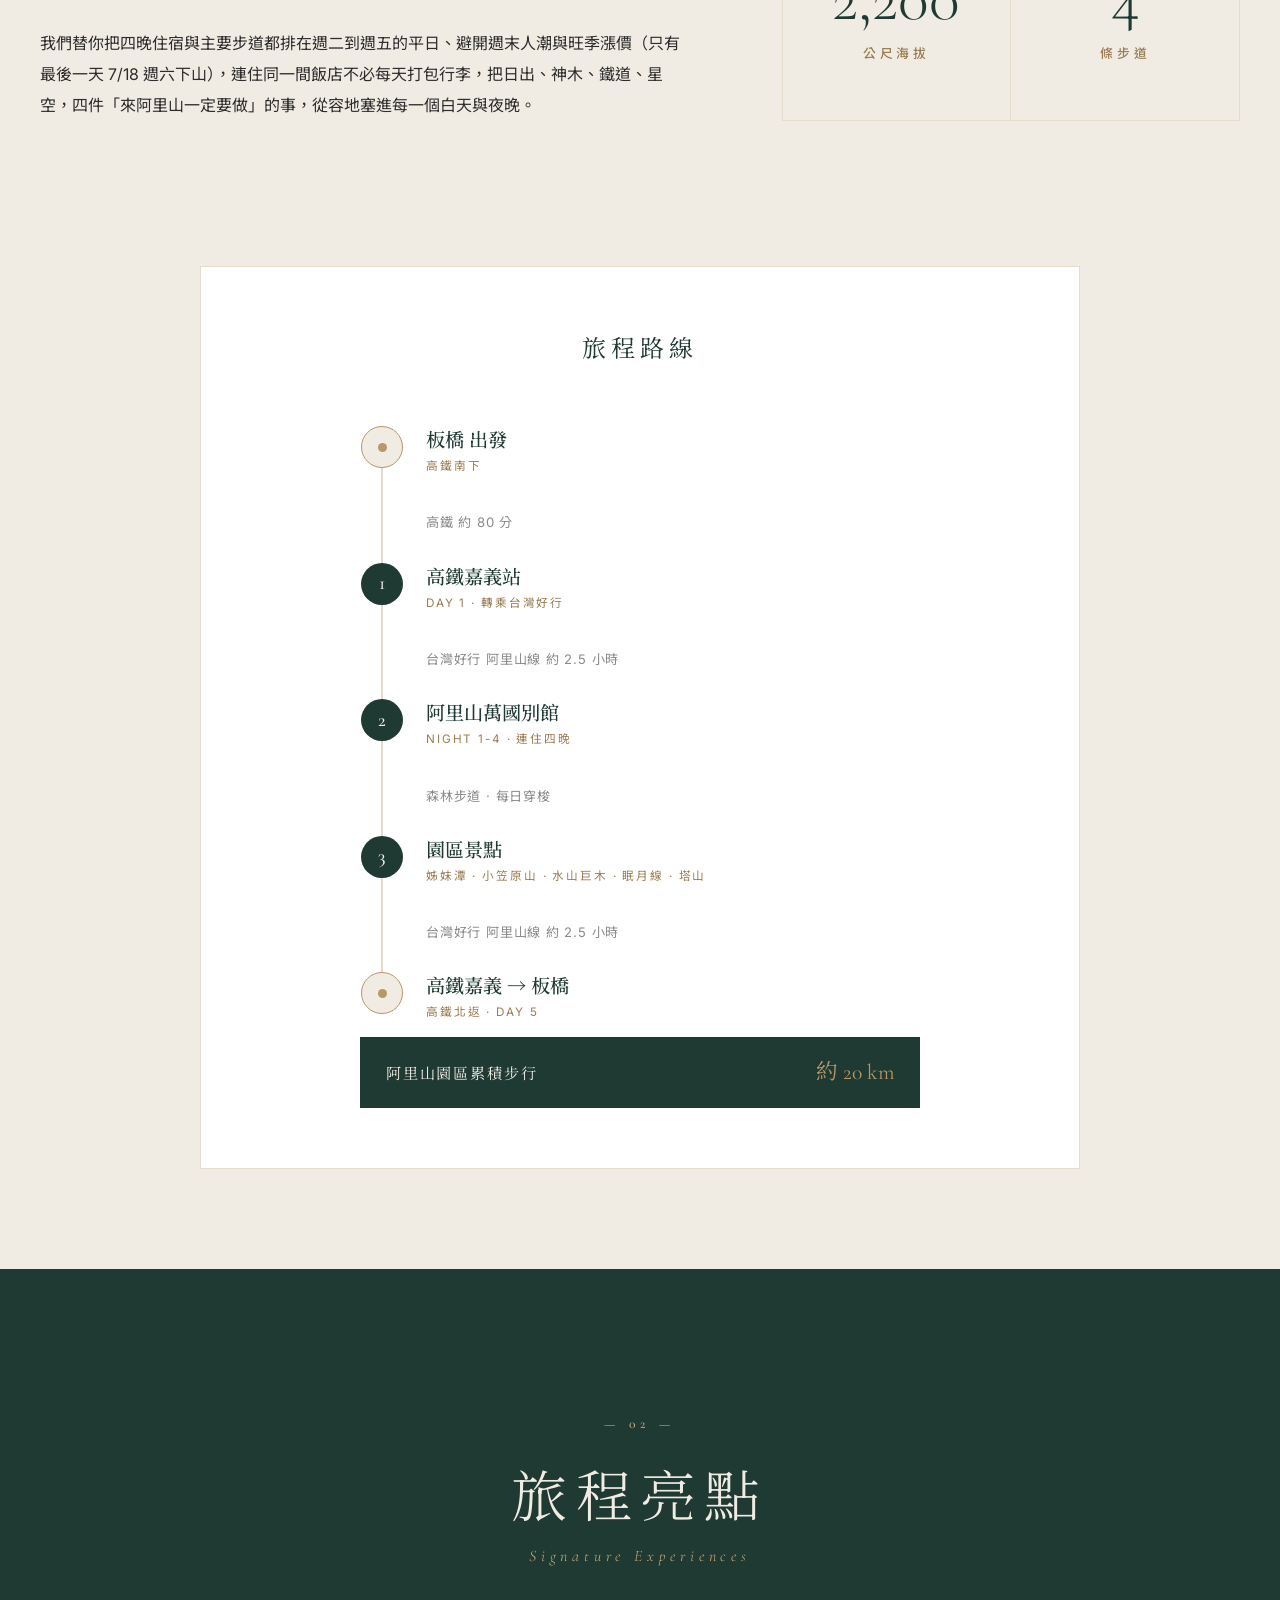
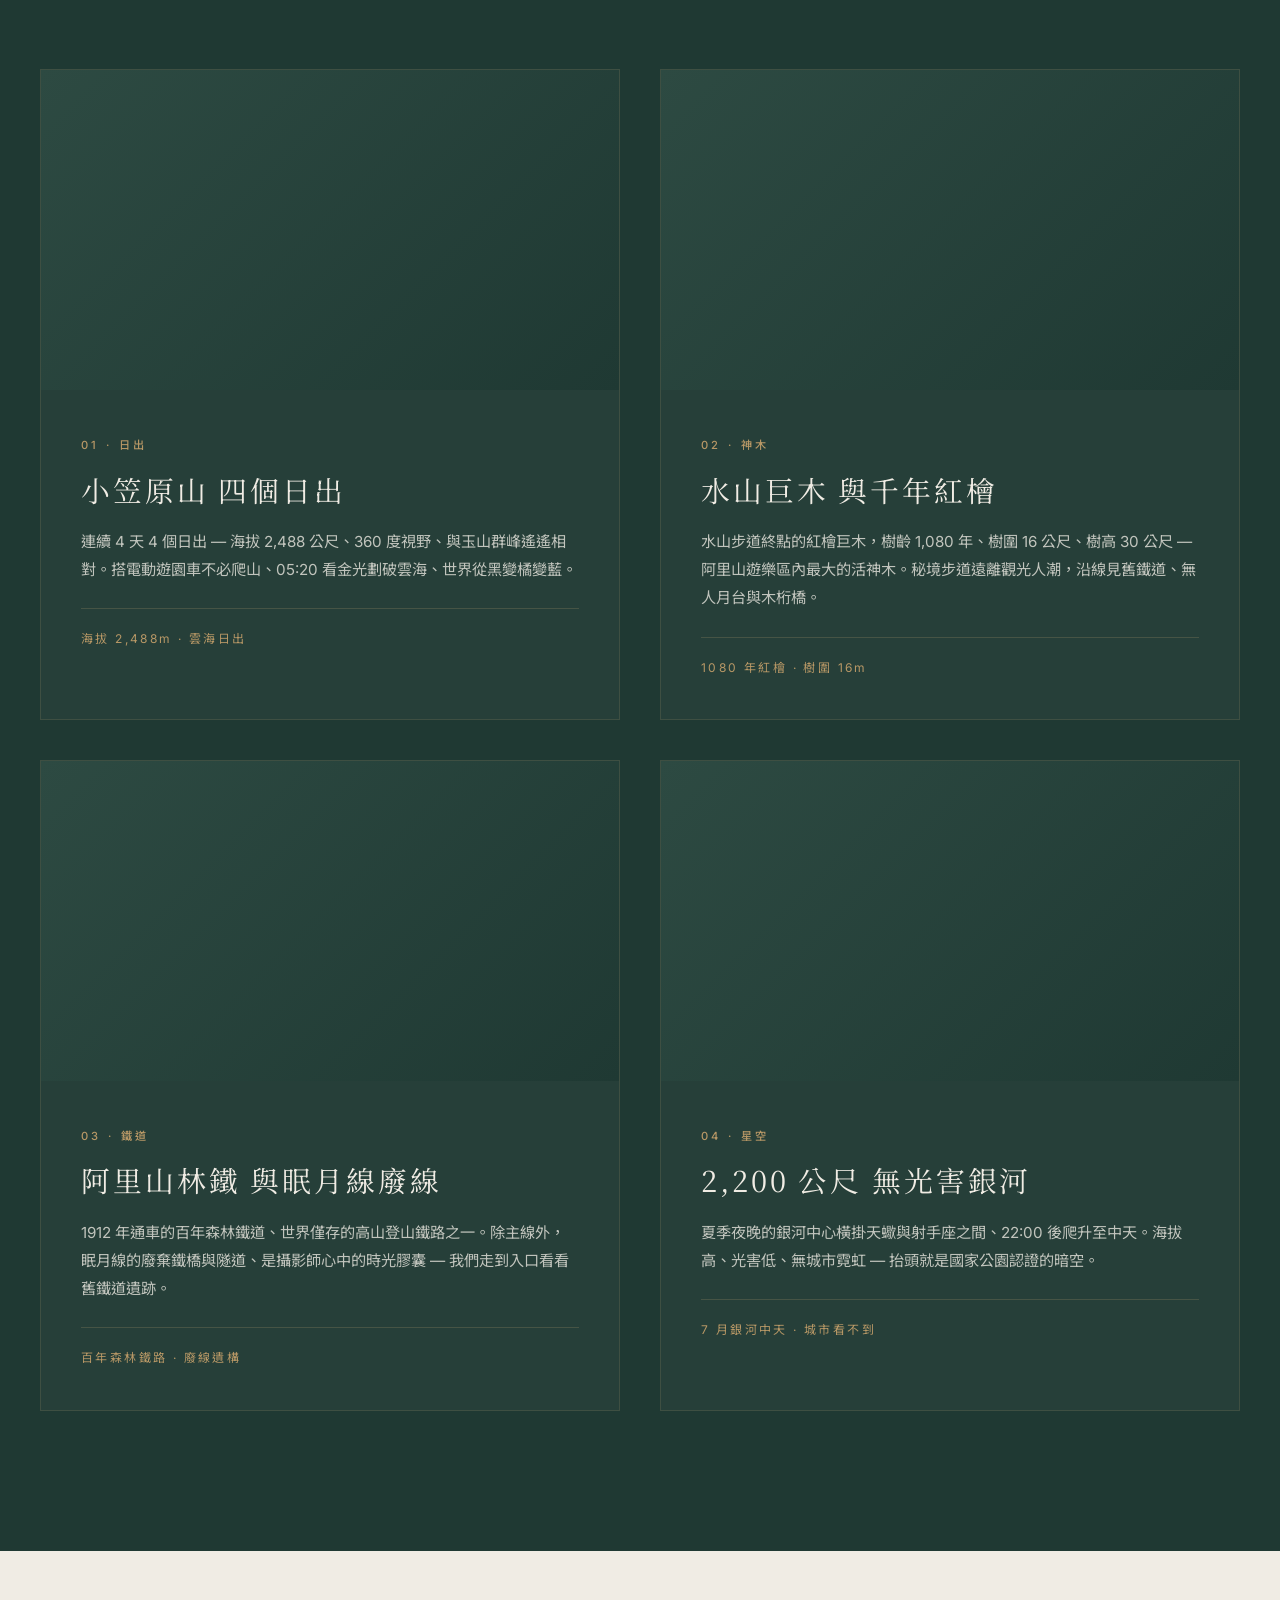
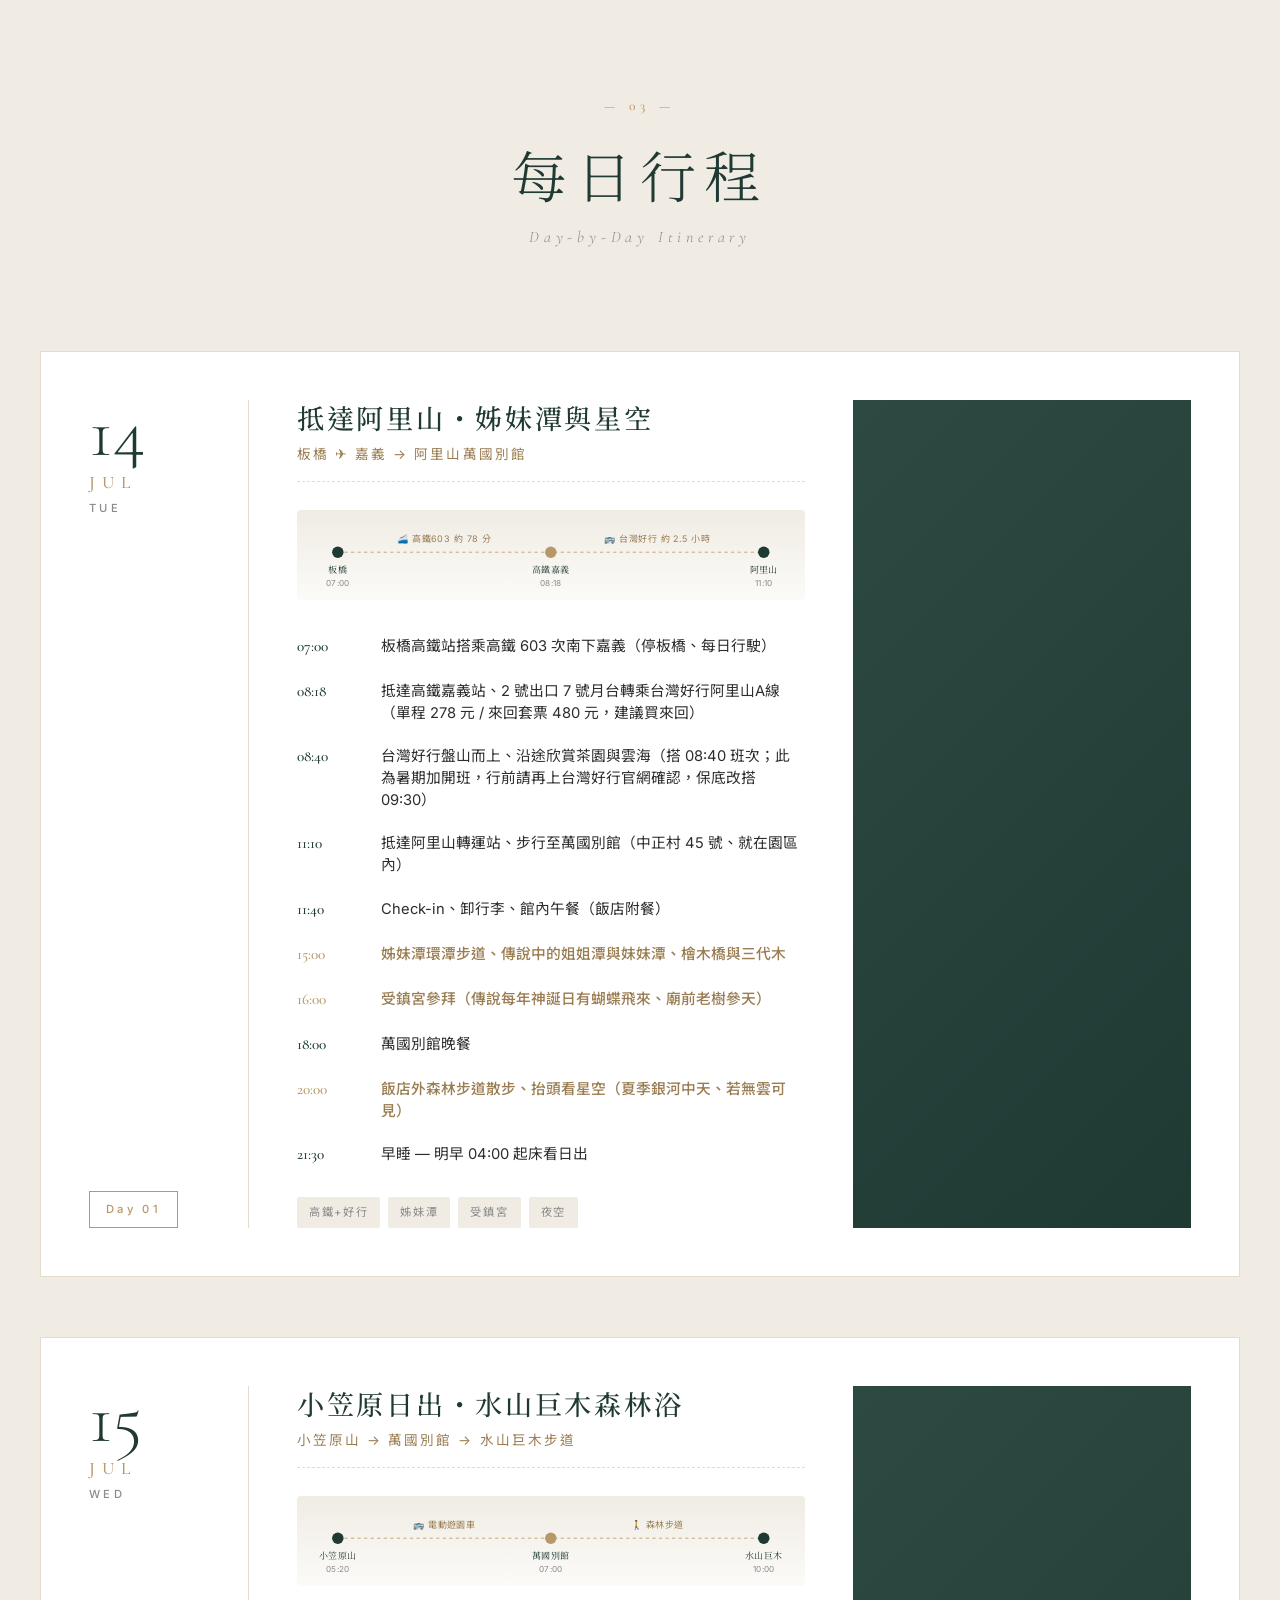
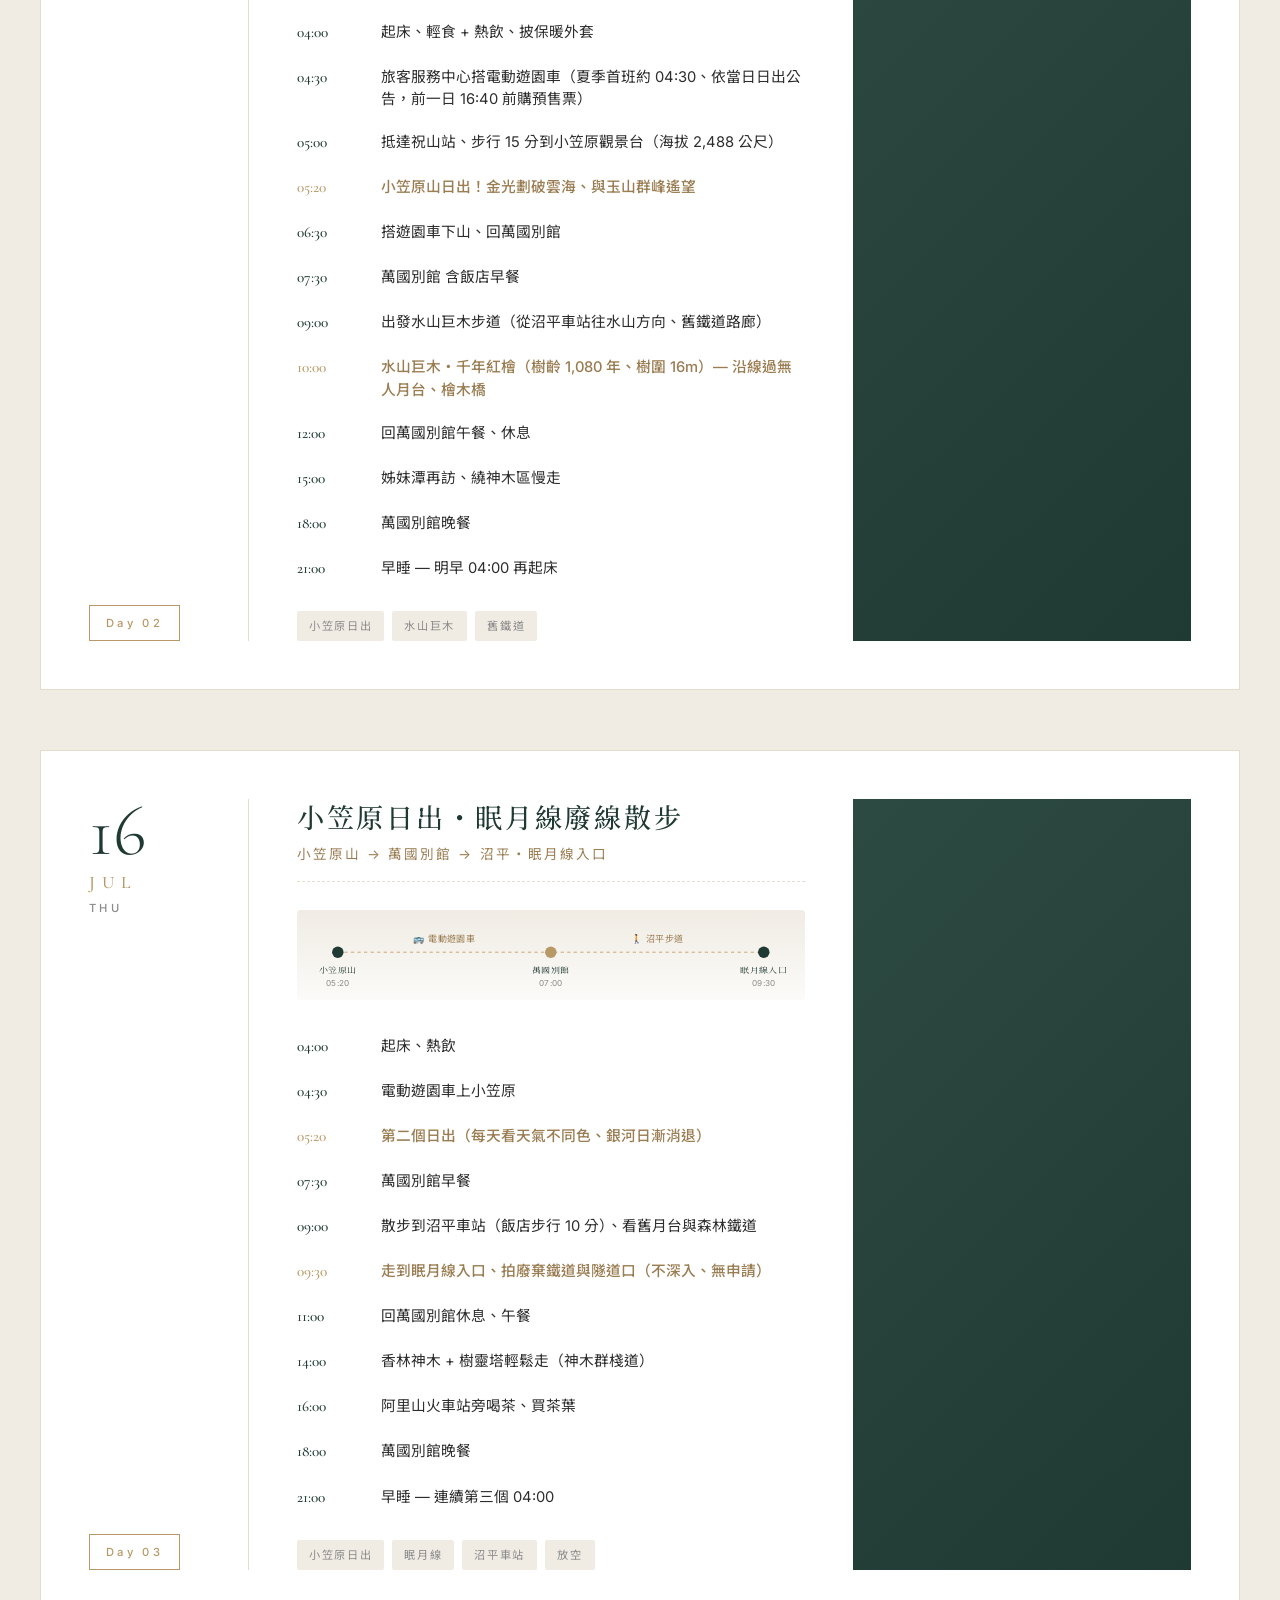
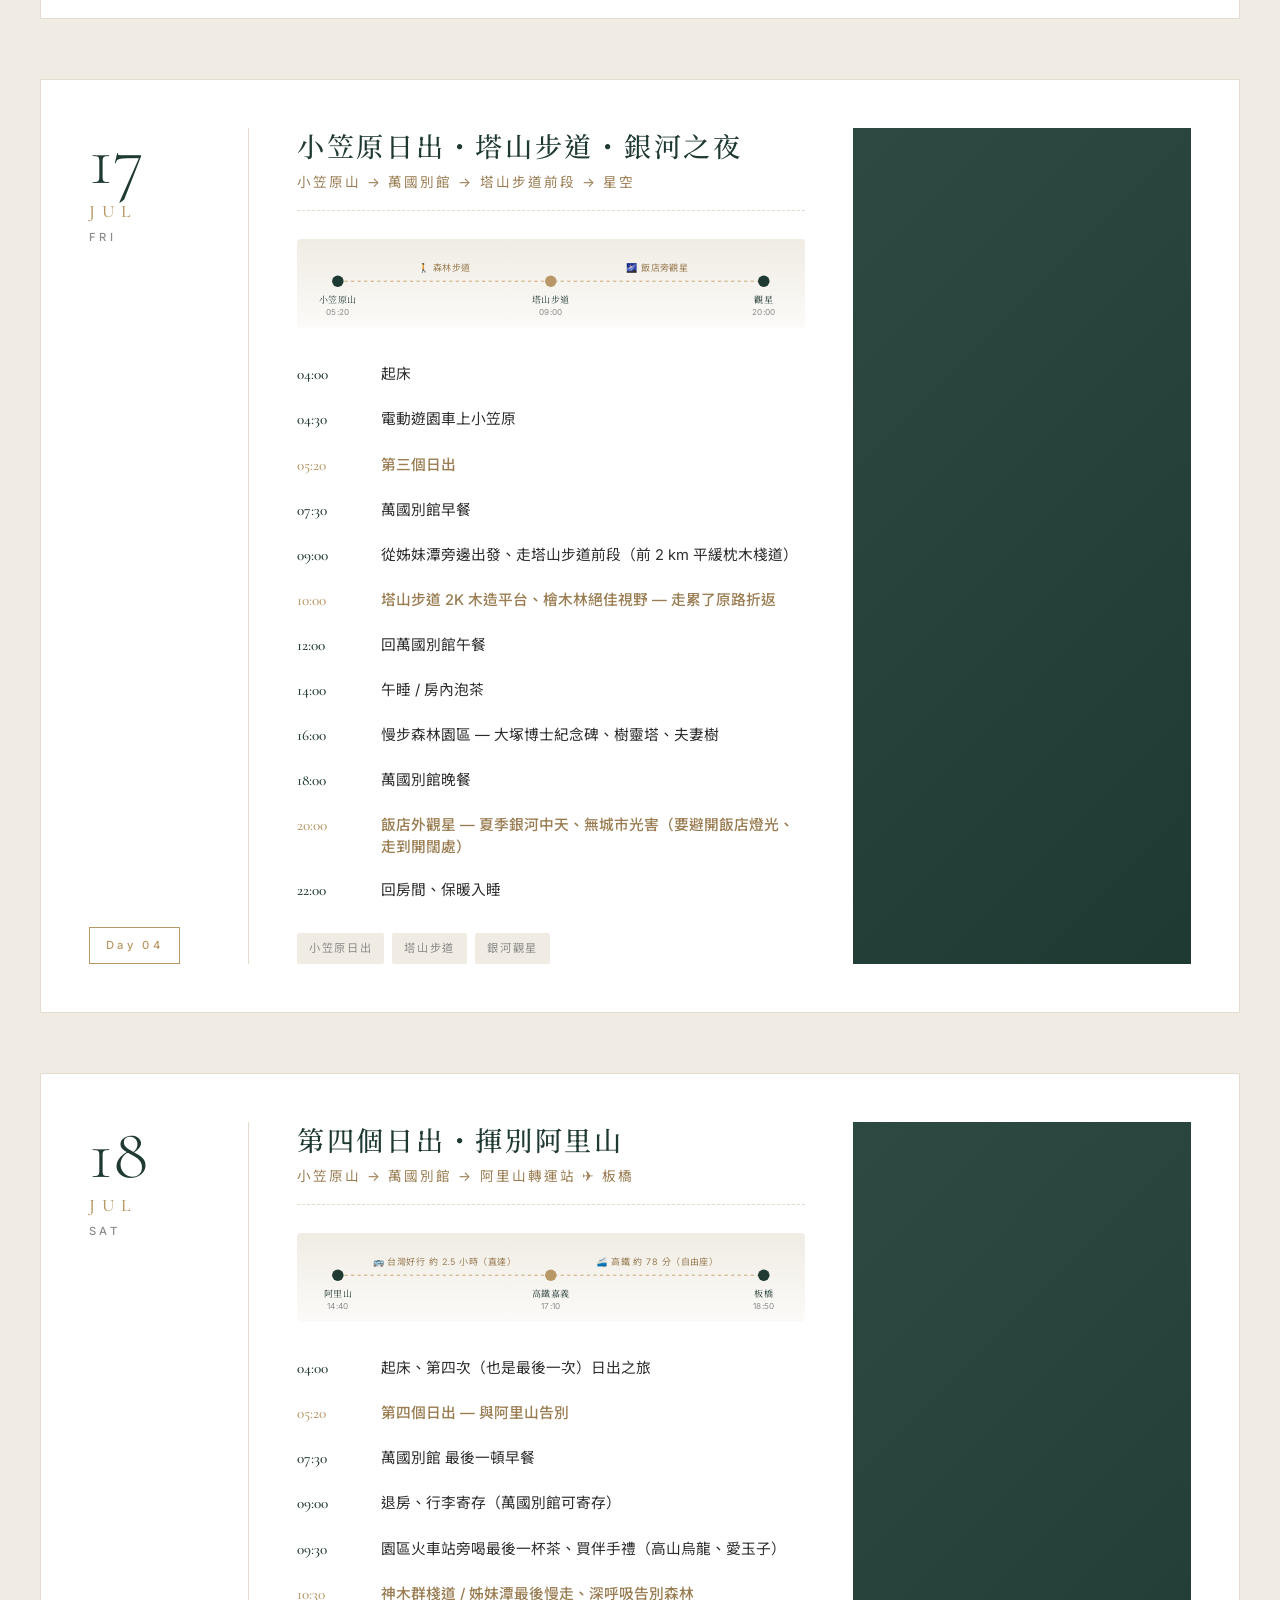
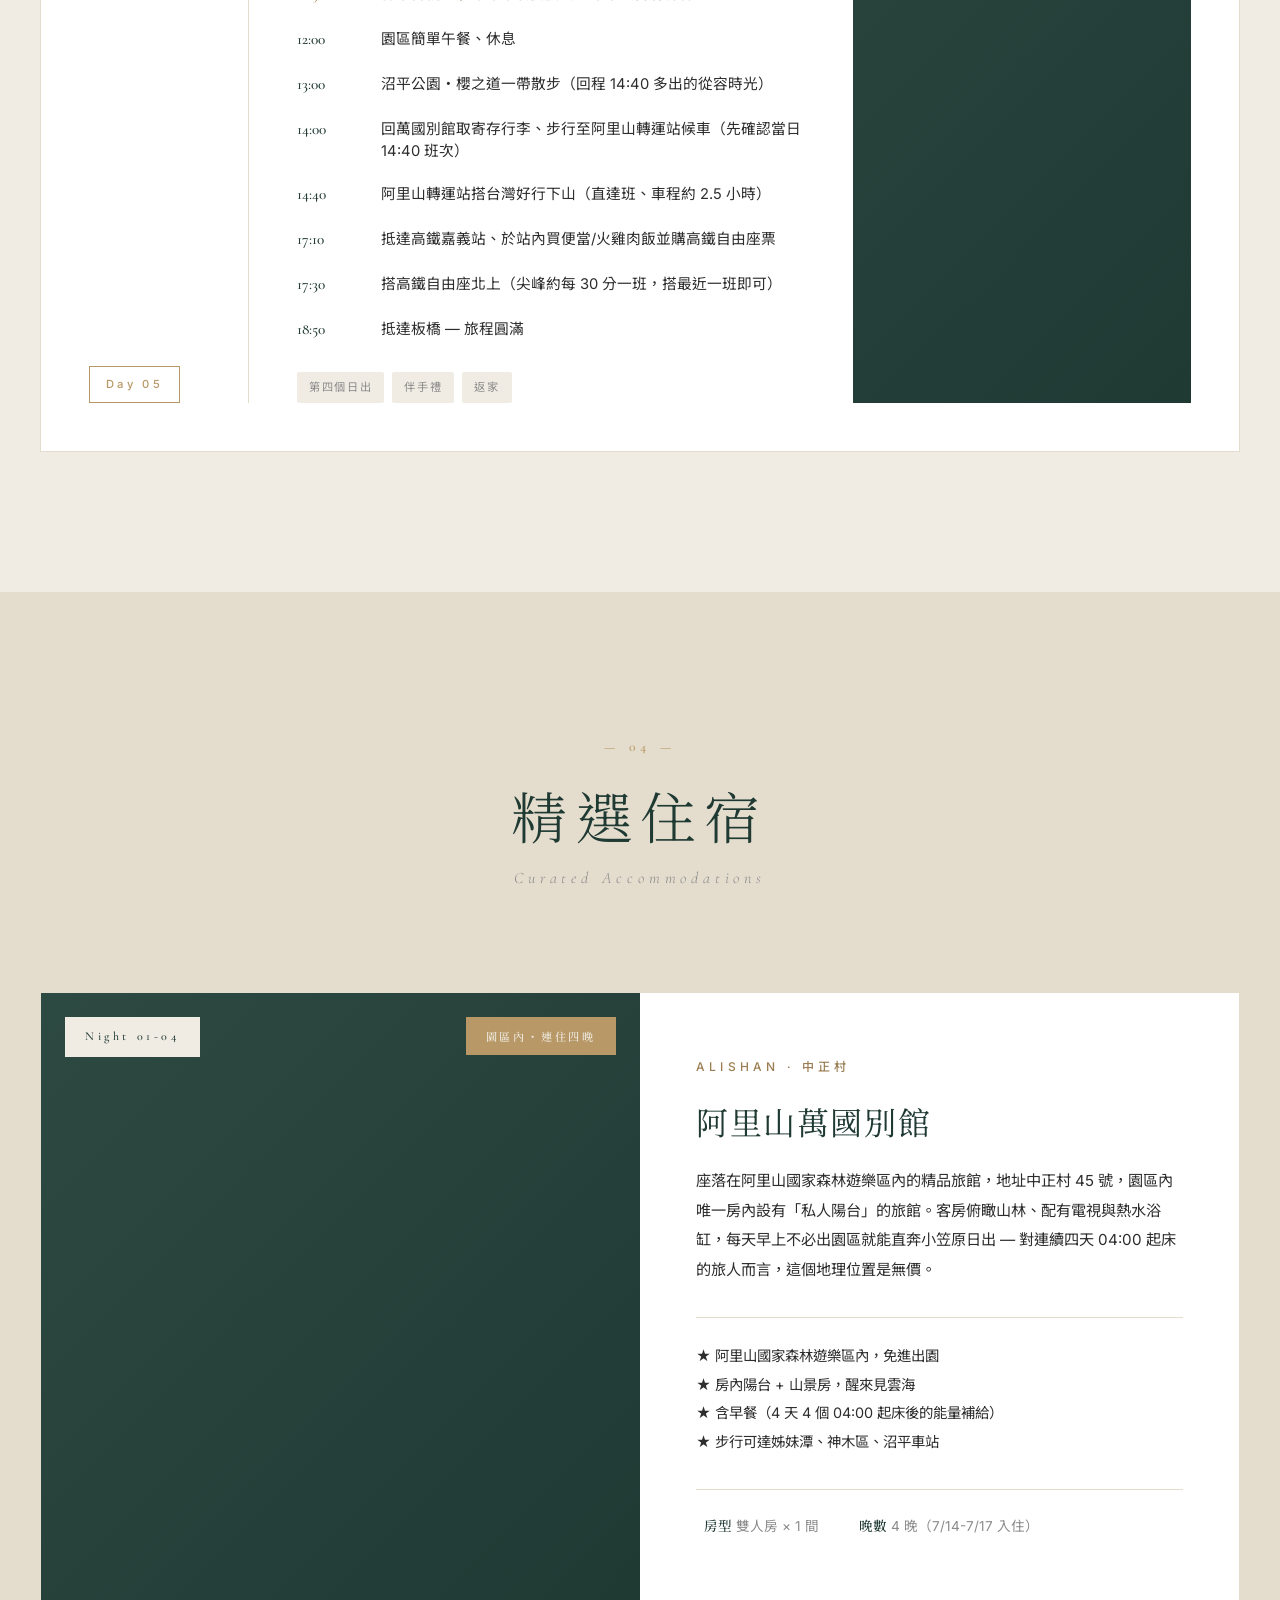
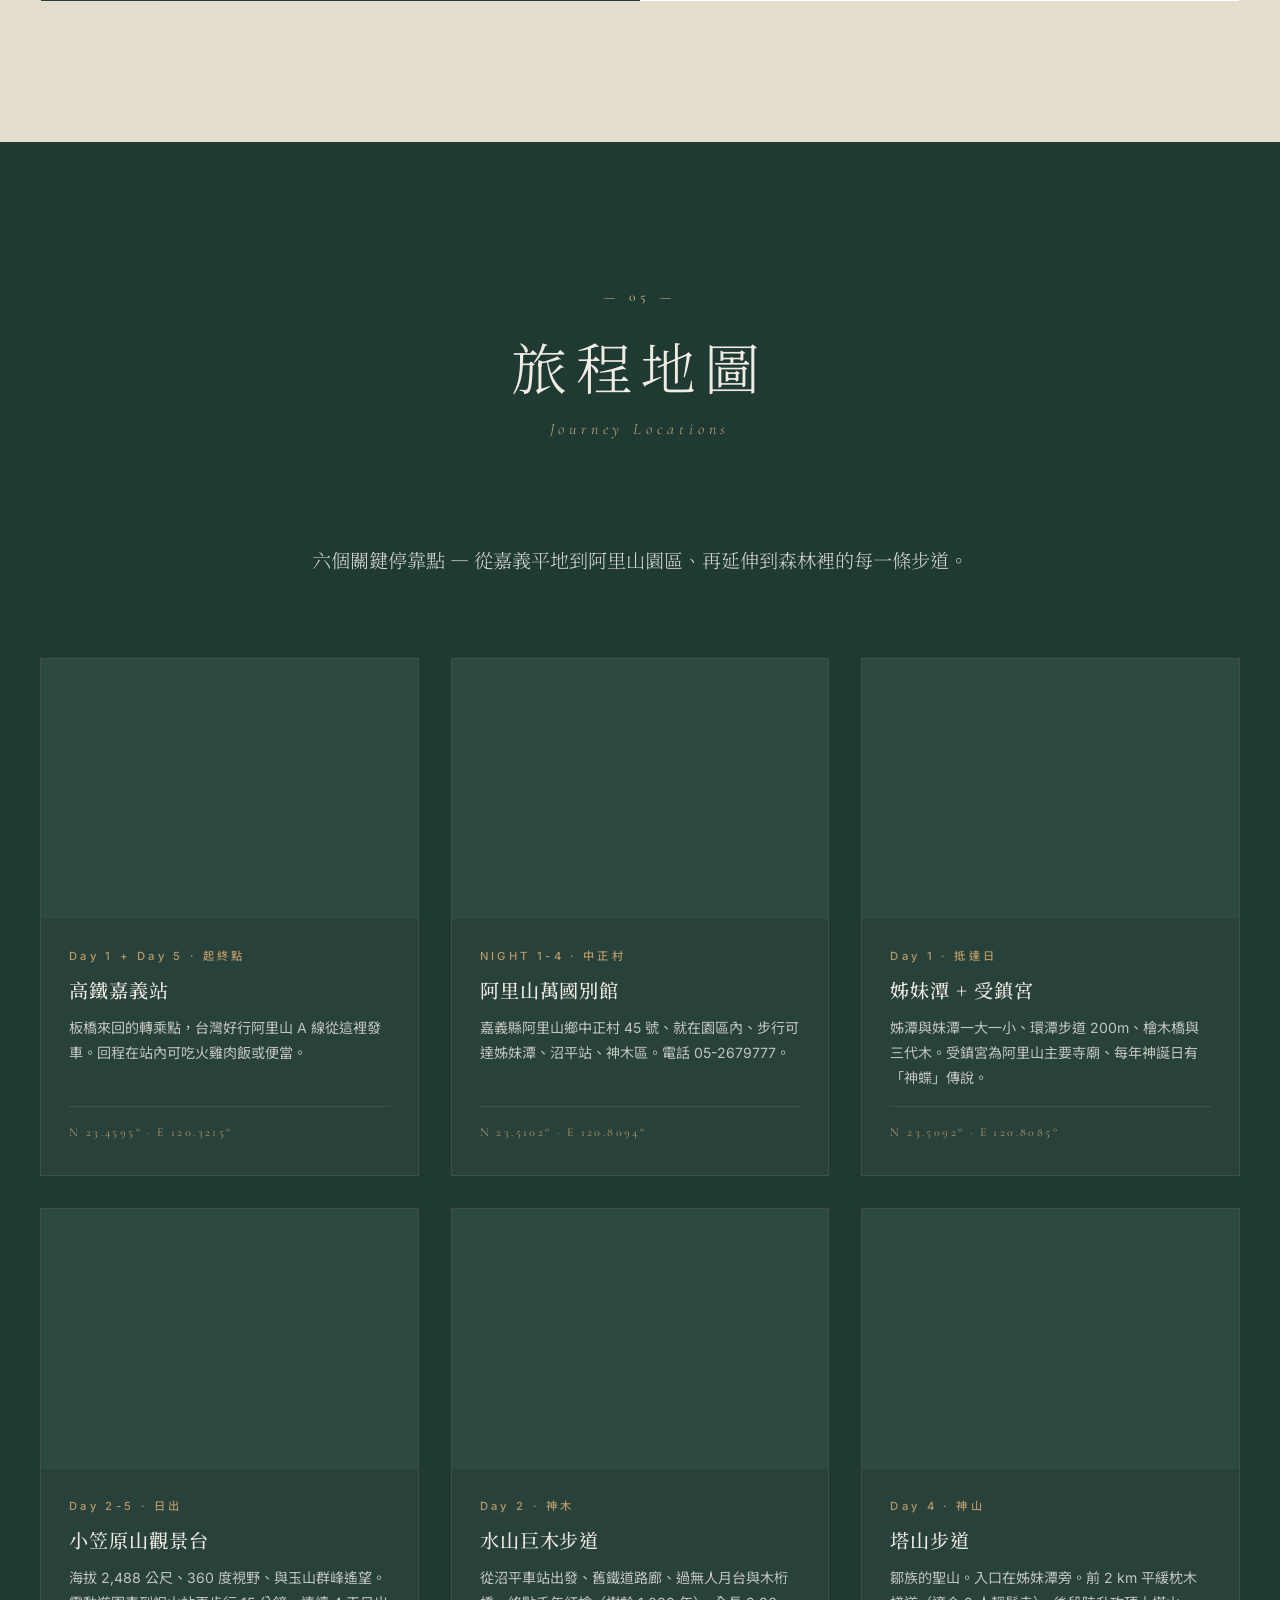
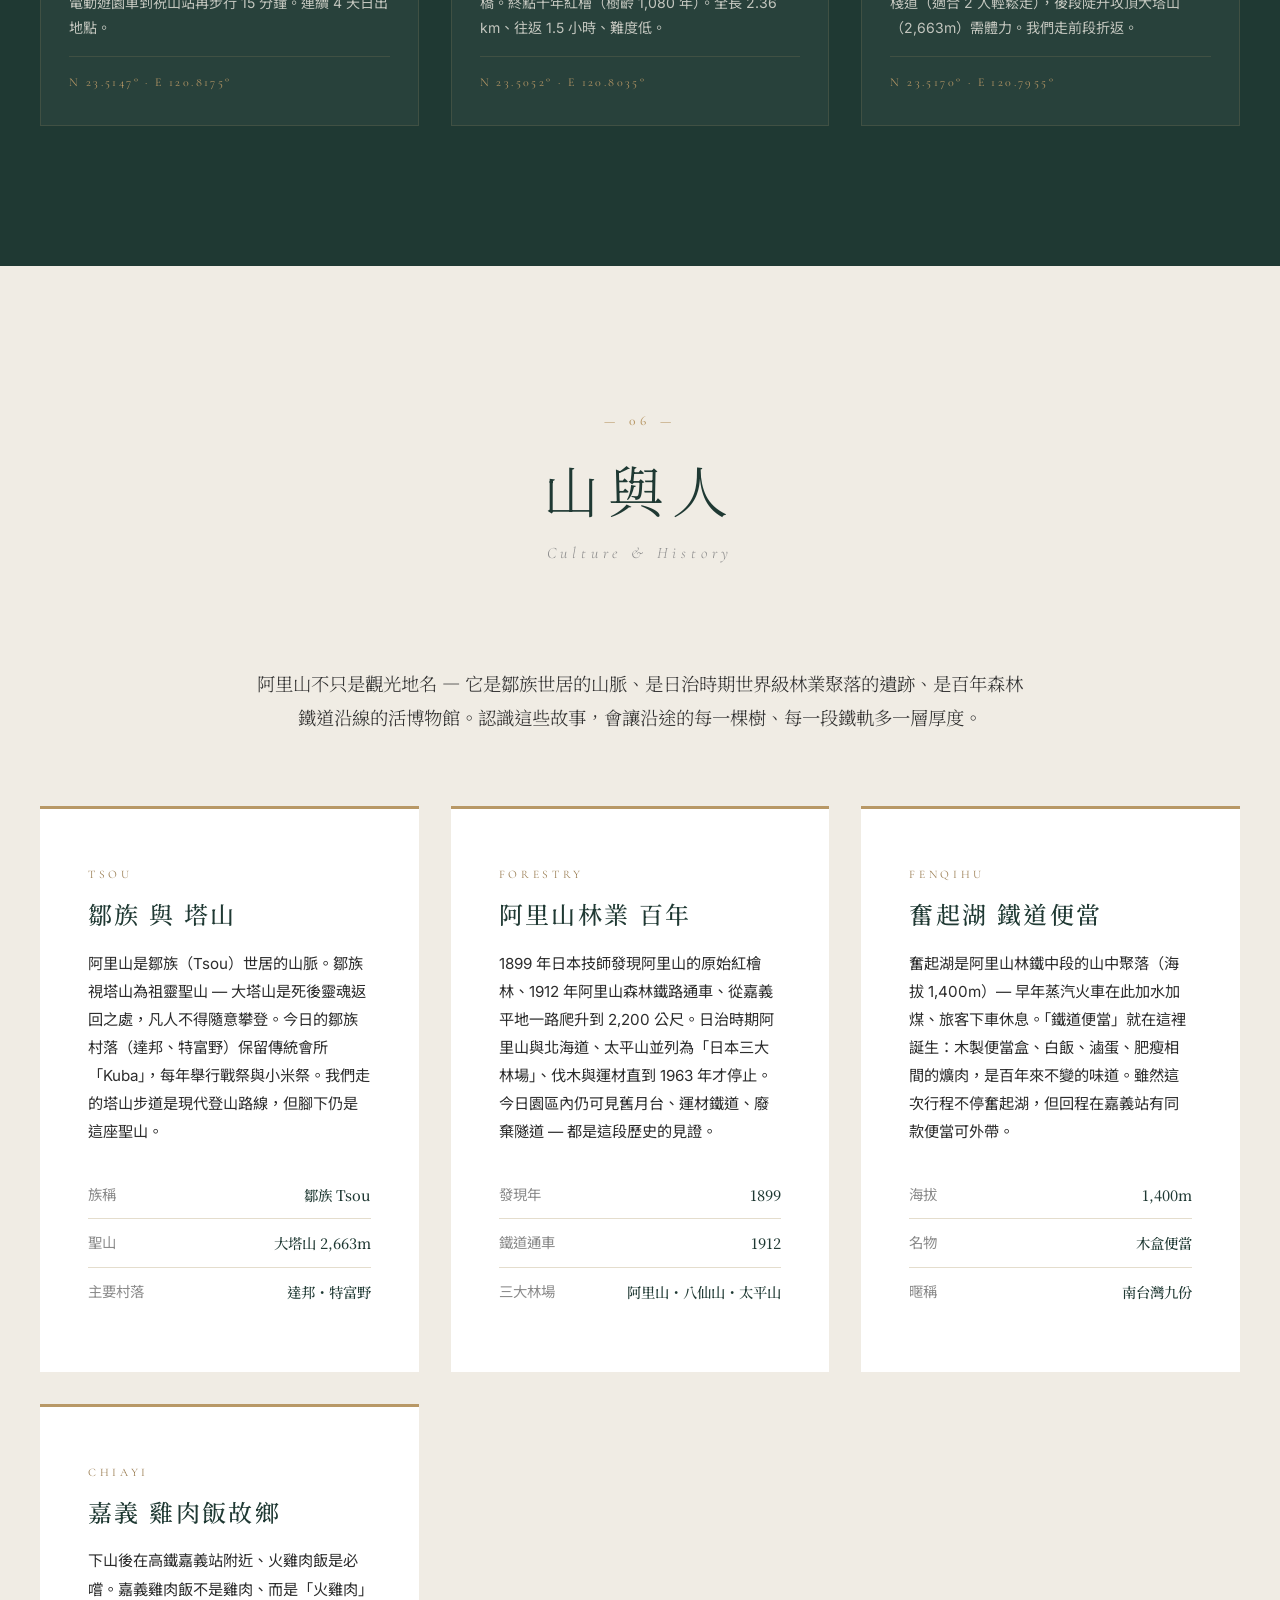
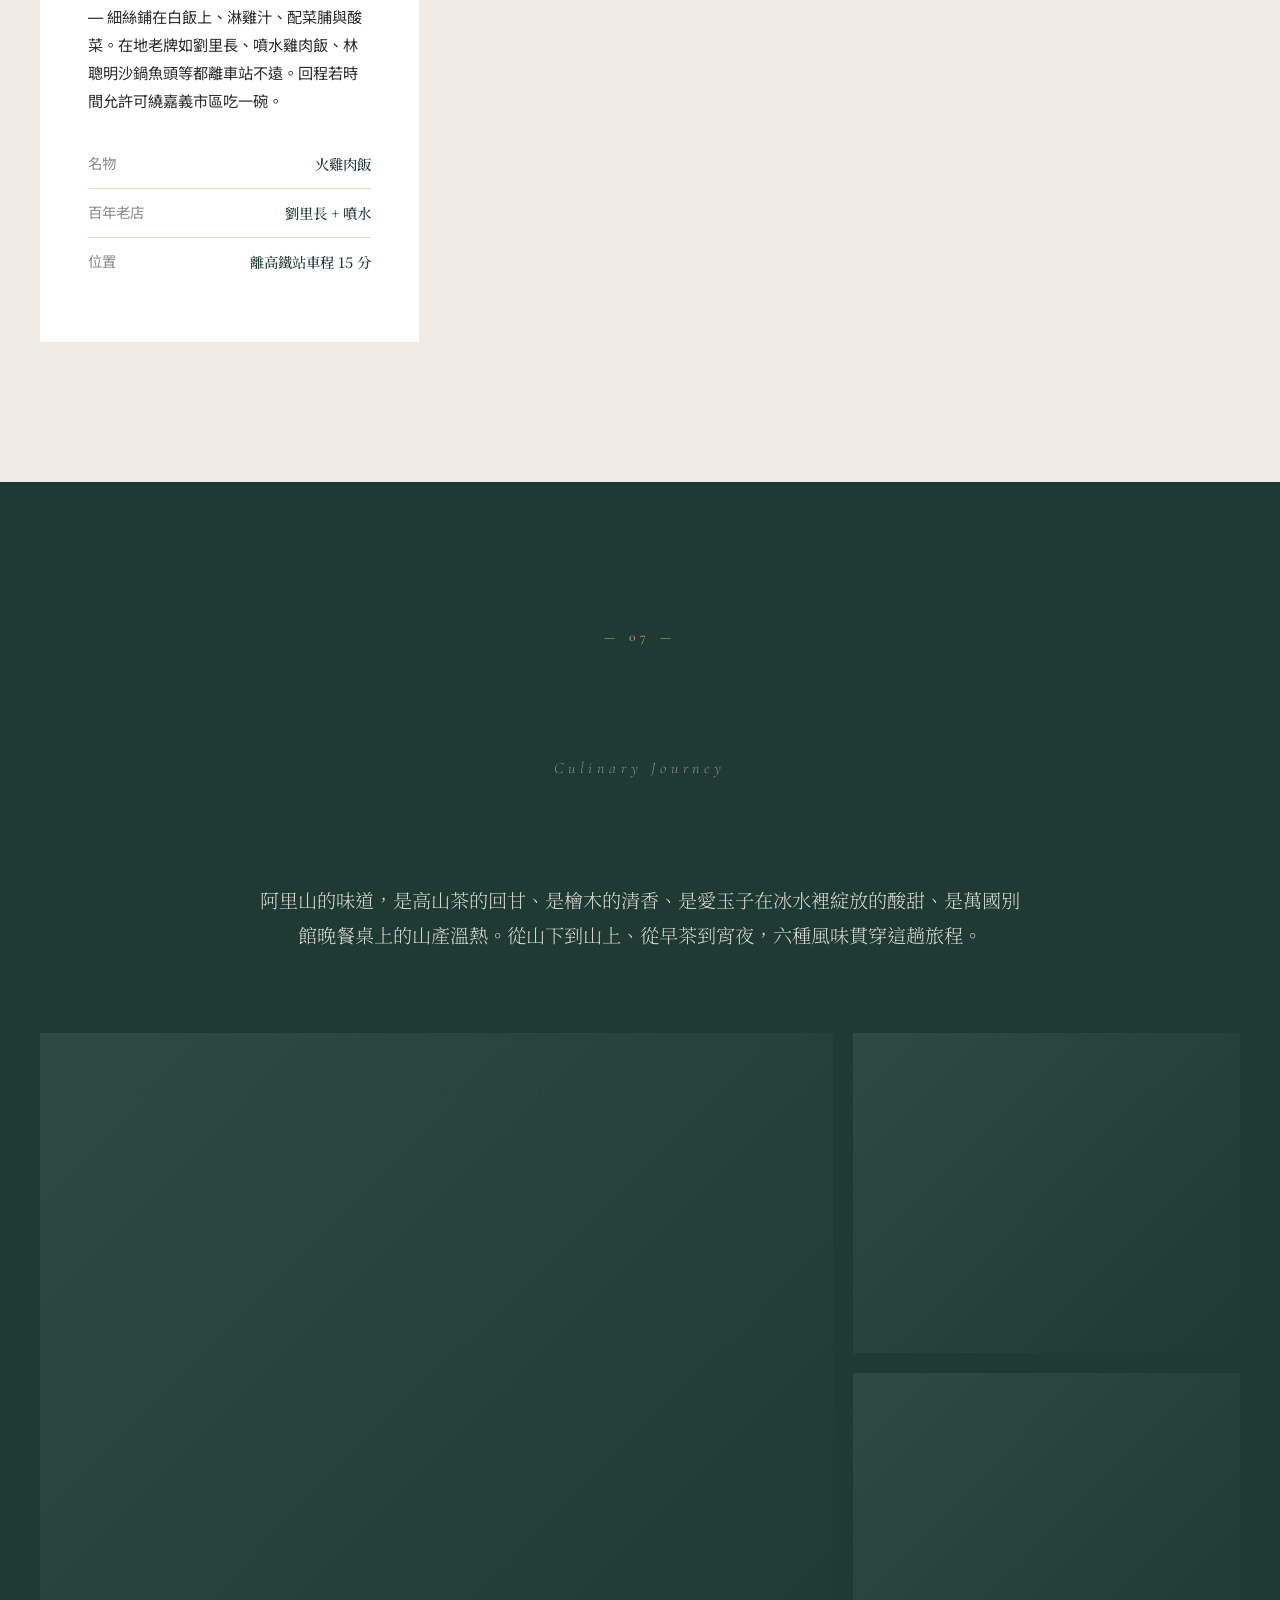
==== commit 9d64ba53: "阿里山 v1.5：回程台灣好行改 14:40，重算下山接駁與抵達板橋時間 - 回程班次 13:30 → 14:40（依實際購票） - 高鐵嘉義 16:10→17:10、北上 17:30、抵板橋 17:" ====
--- a/alishan-2026/index.html
+++ b/alishan-2026/index.html
@@ -458,9 +458,9 @@
           <div class="day-route-svg">
             <svg viewBox="0 0 600 80" preserveAspectRatio="xMidYMid meet" aria-hidden="true">
               <line x1="40" y1="32" x2="560" y2="32" stroke="#c9a875" stroke-width="1.2" stroke-dasharray="4,4"/>
-              <g><circle cx="40" cy="32" r="7" fill="#1f3933"/><text x="40" y="58" text-anchor="middle" font-size="11" fill="#1f3933" font-family="Noto Serif TC, serif">阿里山</text><text x="40" y="73" text-anchor="middle" font-size="10" fill="#8b8b8b">13:30</text></g>
-              <g><circle cx="300" cy="32" r="7" fill="#b89866"/><text x="300" y="58" text-anchor="middle" font-size="11" fill="#1f3933" font-family="Noto Serif TC, serif">高鐵嘉義</text><text x="300" y="73" text-anchor="middle" font-size="10" fill="#8b8b8b">16:10</text></g>
-              <g><circle cx="560" cy="32" r="7" fill="#1f3933"/><text x="560" y="58" text-anchor="middle" font-size="11" fill="#1f3933" font-family="Noto Serif TC, serif">板橋</text><text x="560" y="73" text-anchor="middle" font-size="10" fill="#8b8b8b">17:50</text></g>
+              <g><circle cx="40" cy="32" r="7" fill="#1f3933"/><text x="40" y="58" text-anchor="middle" font-size="11" fill="#1f3933" font-family="Noto Serif TC, serif">阿里山</text><text x="40" y="73" text-anchor="middle" font-size="10" fill="#8b8b8b">14:40</text></g>
+              <g><circle cx="300" cy="32" r="7" fill="#b89866"/><text x="300" y="58" text-anchor="middle" font-size="11" fill="#1f3933" font-family="Noto Serif TC, serif">高鐵嘉義</text><text x="300" y="73" text-anchor="middle" font-size="10" fill="#8b8b8b">17:10</text></g>
+              <g><circle cx="560" cy="32" r="7" fill="#1f3933"/><text x="560" y="58" text-anchor="middle" font-size="11" fill="#1f3933" font-family="Noto Serif TC, serif">板橋</text><text x="560" y="73" text-anchor="middle" font-size="10" fill="#8b8b8b">18:50</text></g>
               <text x="170" y="20" text-anchor="middle" font-size="11" fill="#9a7d52">🚌 台灣好行 約 2.5 小時（直達）</text>
               <text x="430" y="20" text-anchor="middle" font-size="11" fill="#9a7d52">🚄 高鐵 約 78 分（自由座）</text>
             </svg>
@@ -472,12 +472,13 @@
             <div class="time-row"><span class="time">09:00</span><span class="event">退房、行李寄存（萬國別館可寄存）</span></div>
             <div class="time-row"><span class="time">09:30</span><span class="event">園區火車站旁喝最後一杯茶、買伴手禮（高山烏龍、愛玉子）</span></div>
             <div class="time-row highlight"><span class="time">10:30</span><span class="event">神木群棧道 / 姊妹潭最後慢走、深呼吸告別森林</span></div>
-            <div class="time-row"><span class="time">12:00</span><span class="event">園區簡單午餐、回萬國別館取寄存行李</span></div>
-            <div class="time-row"><span class="time">13:00</span><span class="event">步行至阿里山轉運站候車（先確認當日 13:30 班次）</span></div>
-            <div class="time-row"><span class="time">13:30</span><span class="event">阿里山轉運站搭台灣好行下山（直達班、車程約 2.5 小時）</span></div>
-            <div class="time-row"><span class="time">16:10</span><span class="event">抵達高鐵嘉義站、於站內買便當/火雞肉飯並購高鐵自由座票</span></div>
-            <div class="time-row"><span class="time">16:32</span><span class="event">搭高鐵 0660 次自由座北上（尖峰約每 30 分一班，搭最近一班即可）</span></div>
-            <div class="time-row"><span class="time">17:50</span><span class="event">抵達板橋 — 旅程圓滿</span></div>
+            <div class="time-row"><span class="time">12:00</span><span class="event">園區簡單午餐、休息</span></div>
+            <div class="time-row"><span class="time">13:00</span><span class="event">沼平公園・櫻之道一帶散步（回程 14:40 多出的從容時光）</span></div>
+            <div class="time-row"><span class="time">14:00</span><span class="event">回萬國別館取寄存行李、步行至阿里山轉運站候車（先確認當日 14:40 班次）</span></div>
+            <div class="time-row"><span class="time">14:40</span><span class="event">阿里山轉運站搭台灣好行下山（直達班、車程約 2.5 小時）</span></div>
+            <div class="time-row"><span class="time">17:10</span><span class="event">抵達高鐵嘉義站、於站內買便當/火雞肉飯並購高鐵自由座票</span></div>
+            <div class="time-row"><span class="time">17:30</span><span class="event">搭高鐵自由座北上（尖峰約每 30 分一班，搭最近一班即可）</span></div>
+            <div class="time-row"><span class="time">18:50</span><span class="event">抵達板橋 — 旅程圓滿</span></div>
           </div>
           <div class="day-tags">
             <span class="tag">第四個日出</span><span class="tag">伴手禮</span><span class="tag">返家</span>
